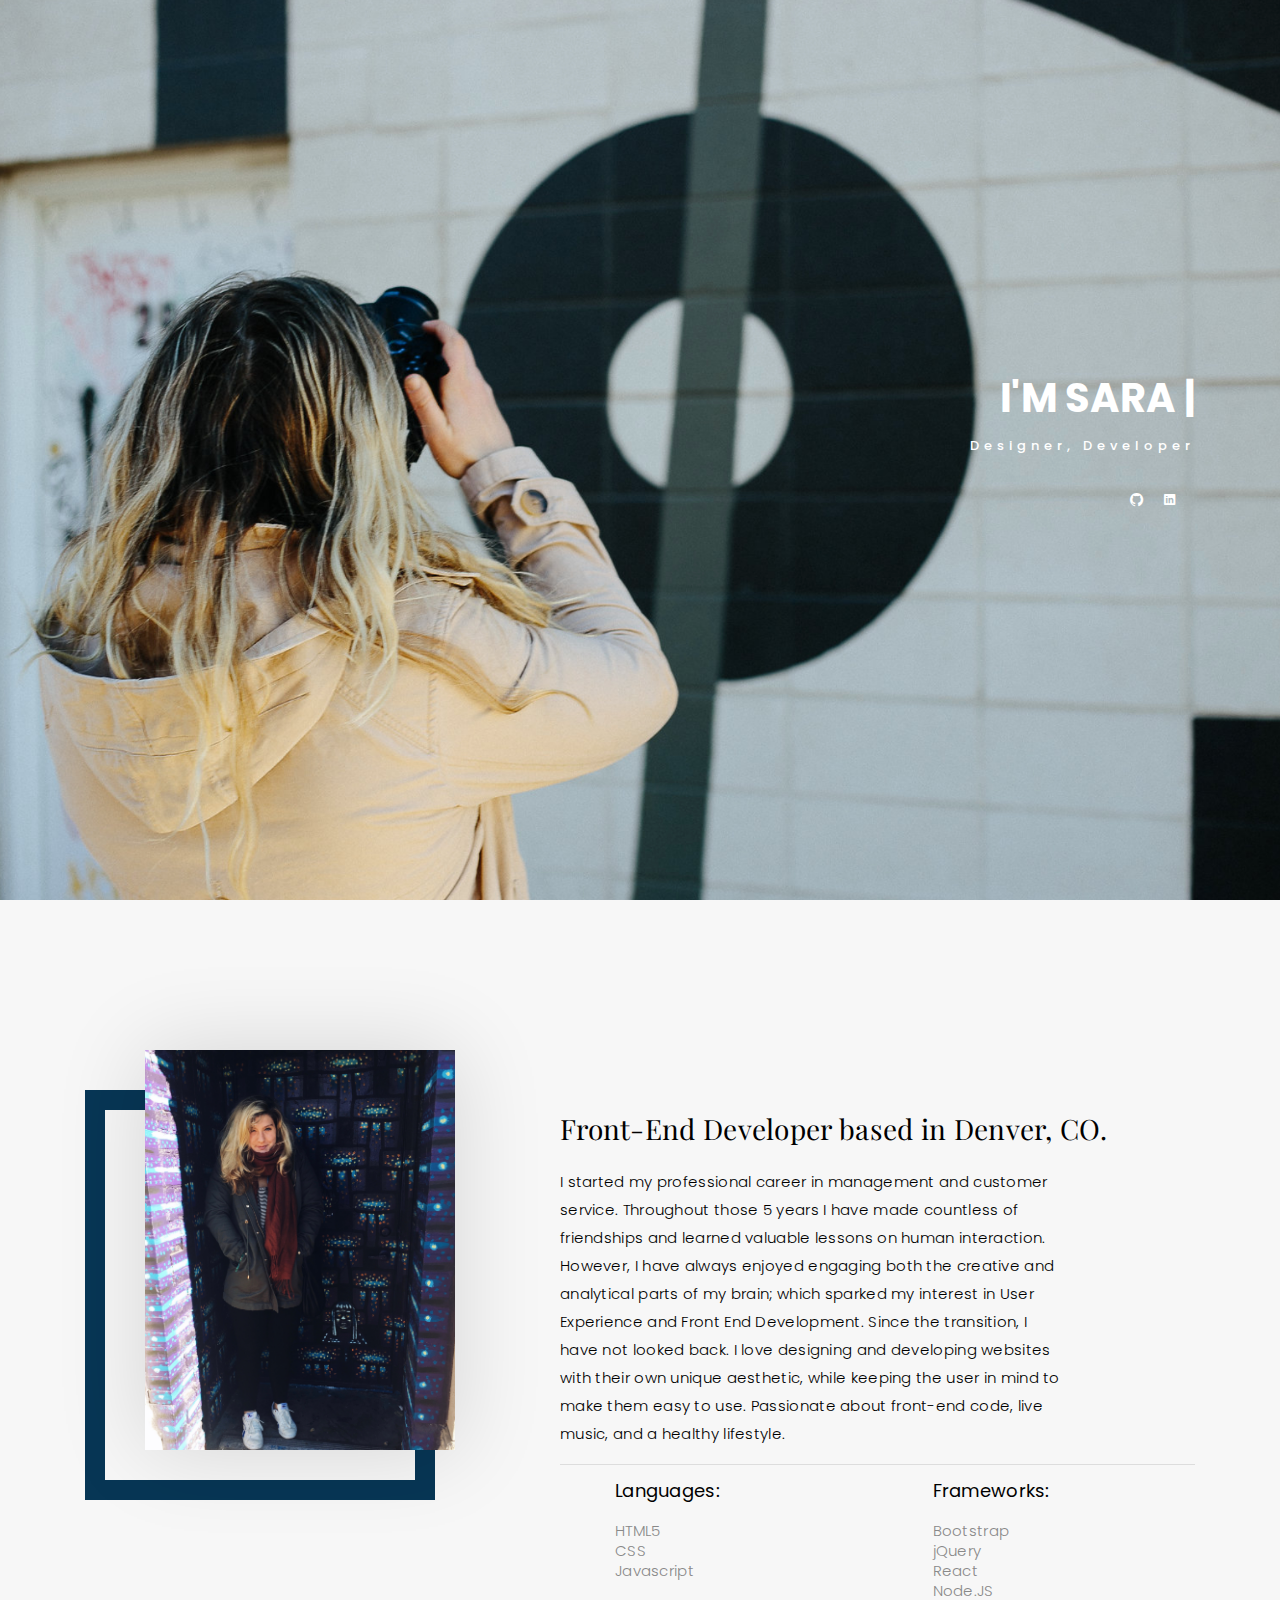
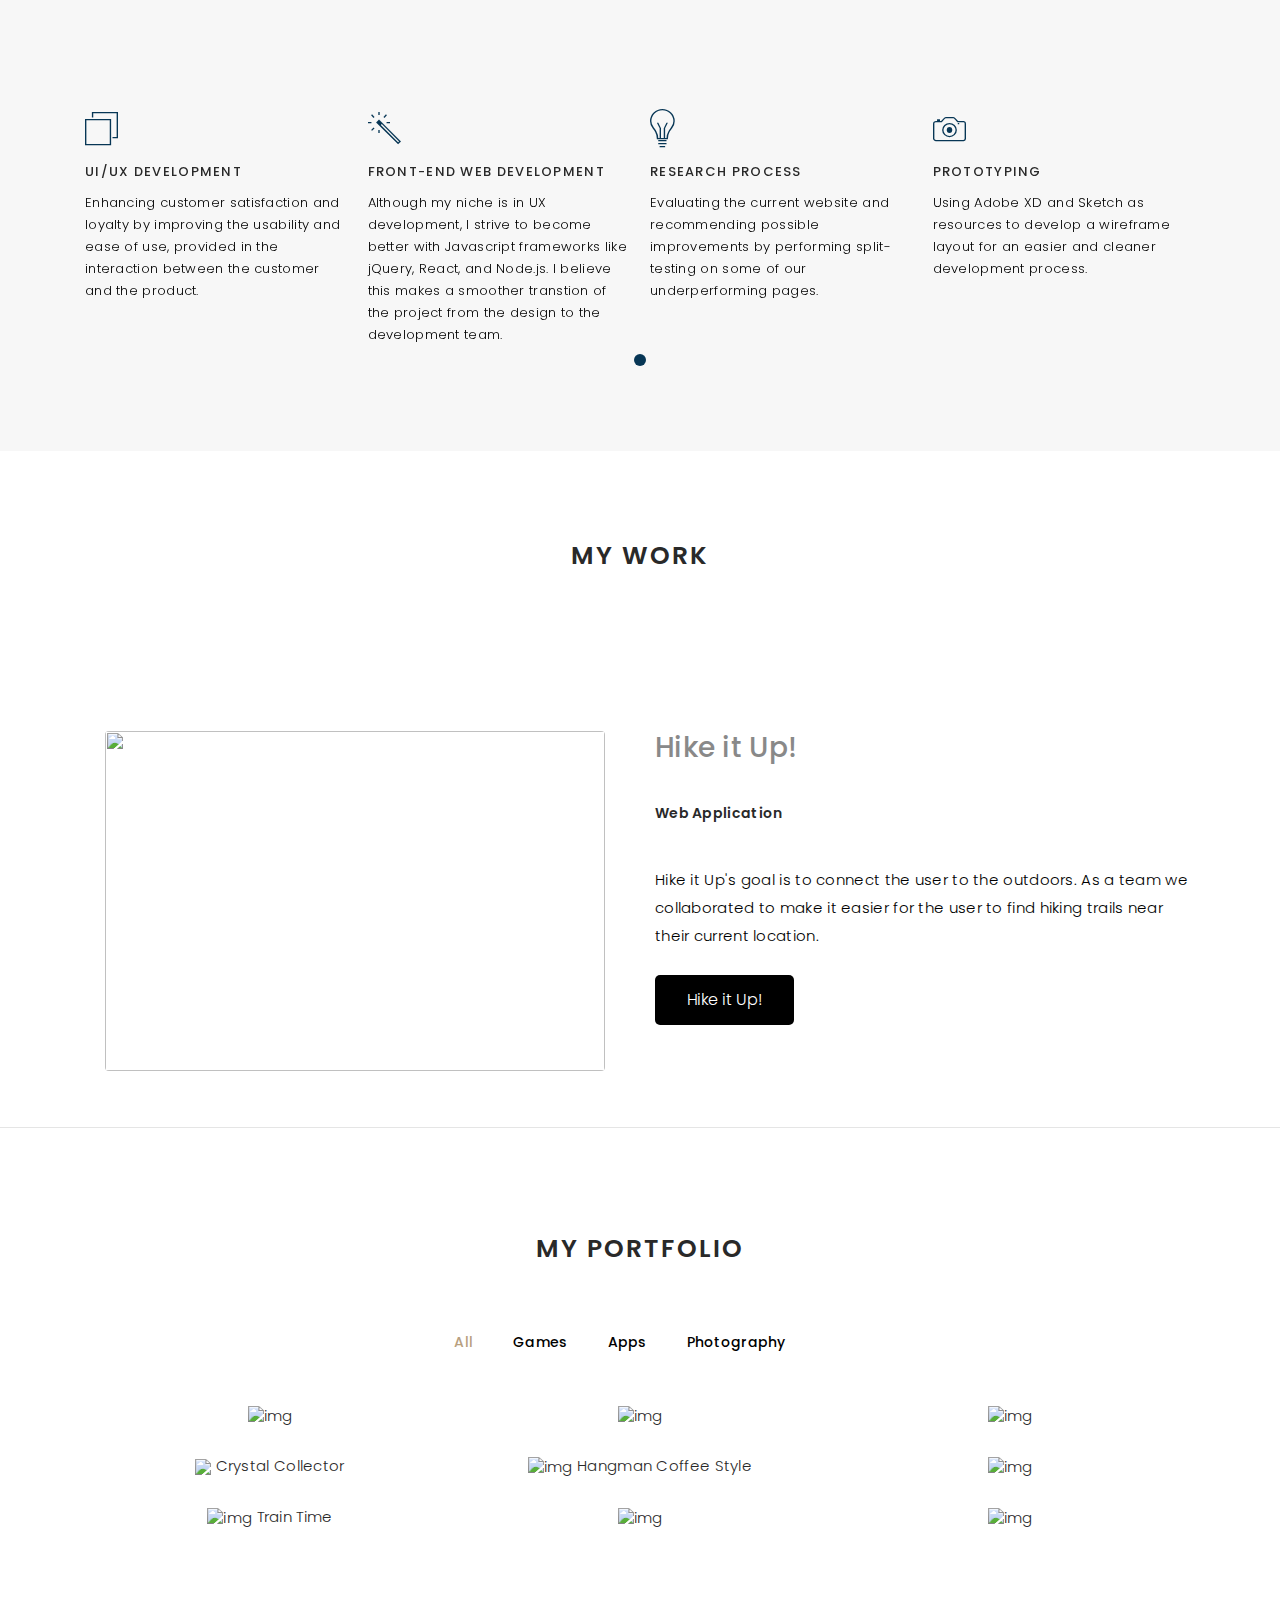
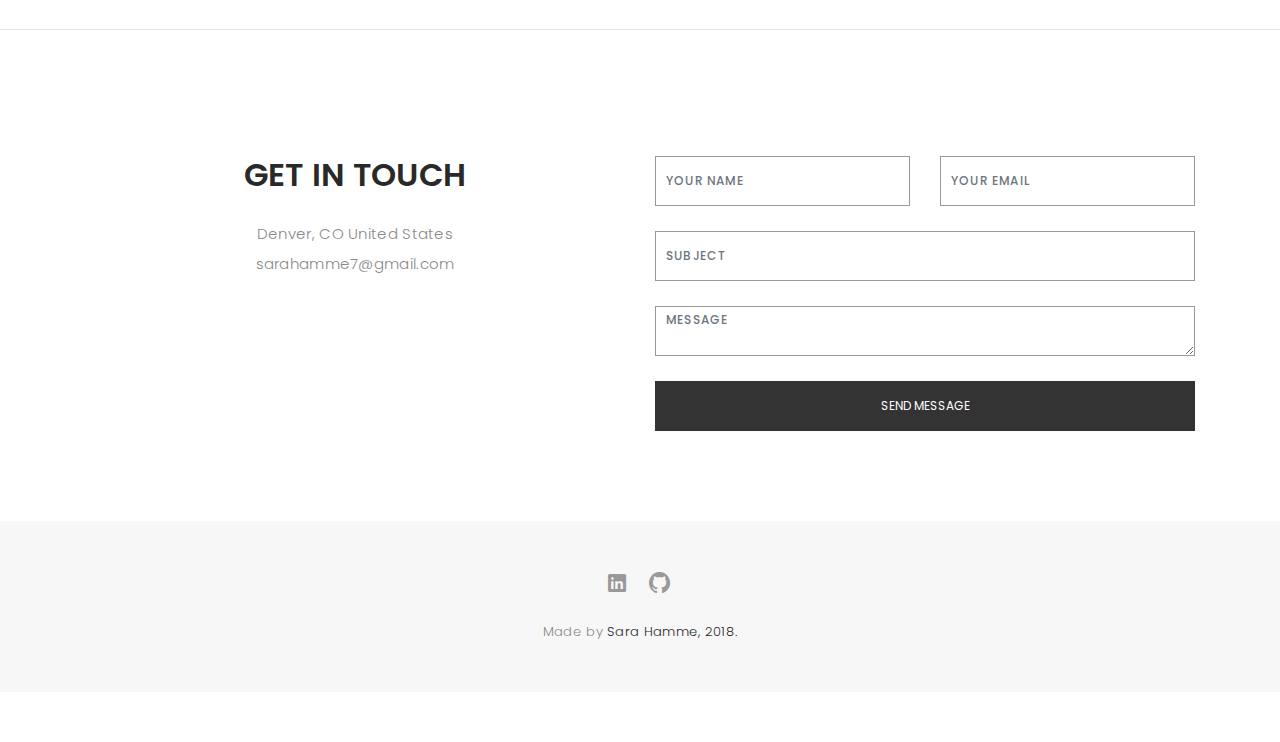
==== index.html @ e1c761f5 "resume update" ====
<!DOCTYPE html>
<html lang="en">

<head>
  <!-- meta -->
  <meta charset="utf-8">
  <meta content="width=device-width, initial-scale=1.0" name="viewport">

  <title>Coffee to Code</title>
  <meta content="" name="keywords">
  <meta content="" name="description">

  <!-- Google Fonts -->
  <link href="https://fonts.googleapis.com/css?family=Poppins:300,300i,400,400i,500,500i,600,600i,700,700i|Playfair+Display:400,400i,700,700i,900,900i" rel="stylesheet">

  <!-- Bootstrap CSS File -->
  <link href="lib/bootstrap/css/bootstrap.min.css" rel="stylesheet">

  <!-- Libraries CSS Files -->
  <link href="lib/ionicons/css/ionicons.min.css" rel="stylesheet">
  <link href="lib/owlcarousel/assets/owl.carousel.min.css" rel="stylesheet">
  <link href="lib/magnific-popup/magnific-popup.css" rel="stylesheet">
  <link href="lib/hover/hover.min.css" rel="stylesheet">

  <!-- Main Stylesheet File -->
  <link href="css/style.css" rel="stylesheet">

  <!-- Responsive css -->
  <link href="css/responsive.css" rel="stylesheet">

  <!-- Favicon -->
  <link rel="shortcut icon" href="images/seo-web-code-icon.png">
</head>

<body>

  <!-- start section navbar -->
  <nav id="main-nav">
    <div class="row">
      <div class="container">

        <div class="logo">
          <a href="index.html"><img src="images/logo.png" alt="logo"></a>
        </div>

        <div class="responsive"><i data-icon="m" class="ion-navicon-round"></i></div>

        <ul class="nav-menu list-unstyled">
          <li><a href="#header" class="smoothScroll">Home</a></li>
          <li><a href="#about" class="smoothScroll">About</a></li>
          <li><a href="#work" class="smoothScroll">Work</a></li>
          <li><a href="#portfolio" class="smoothScroll">Portfolio</a></li>
          <li><a  href="../sarahamme.github.io/images/resume.pdf" target="_blank" download>Resume</a></li>
          <li><a href="#contact" class="smoothScroll">Contact</a></li>
        </ul>

      </div>
    </div>
  </nav>
  <!-- End section navbar -->


  <!-- start section header -->
  <div id="header" class="home">

    <div class="container">
      <div class="header-content">
        <h1>I'm <span class="typed"></span></h1>
        <p>designer, developer</p>

        <ul class="list-unstyled list-social">
          <li><a href="https://www.linkedin.com/in/sara-hamme-75538b8a/" target="_blank"><i class="ion-social-linkedin"></i></a></li>
          <li><a href="https://github.com/sarahamme" target="_blank"><i class="ion-social-github"></i></a></li>
         

        </ul>
      </div>
    </div>
  </div>
  <!-- End section header -->


  <!-- start section about me -->
  <div id="about" class="paddsection">
    <div class="container">
      <div class="row justify-content-between">

        <div class="col-lg-4 ">
          <div class="div-img-bg">
            <div class="about-img">
              <img src="images/me.jpg" class="img-responsive" alt="me">
            </div>
          </div>
        </div>

        <div class="col-lg-7">
          <div class="about-descr">

            <p class="p-heading">Front-End Developer based in Denver, CO.  </p>
            <p class="separator">I started my professional career in management and customer service. 
              Throughout those 5 years I have made countless of friendships and learned valuable lessons on human interaction. 
              However, I have always enjoyed engaging both the creative and analytical parts of my brain; which sparked my interest in 
              User Experience and Front End Development. Since the transition, I have not looked back. I love designing and developing websites 
              with their own unique aesthetic, while keeping the user in mind to make them easy to use. Passionate about front-end code, 
              live music, and a healthy lifestyle.</p> 
          </div>
          <hr>
          <div class="container">
            <div class="row text-left">
              <div class="col-lg-6">
                  <ul>
                   <li class="ul-head"><b>Languages:</b></li>
                   <br>
                    <li>HTML5</li>
                    <li>CSS</li>
                    <li>Javascript</li>
                  </ul>
                </div>
             <div class="col-lg-6">
                  <ul>
                <li class="ul-head"><b>Frameworks:</b></li>
                <br>
                     <li>Bootstrap</li>
                     <li>jQuery</li>
                     <li>React</li>
                     <li>Node.JS</li>
                    </ul>
                  </div>
            </div>
          </div>
        </div>
      </div>
    </div>
  </div>
  <!-- end section about us -->


  <!-- start section skills-->
  <div id="services">
    <div class="container">

        <div class="services-carousel owl-theme">

          <div class="services-block">

            <i class="ion-ios-browsers-outline"></i>
            <span>UI/UX DEVELOPMENT</span>
            <p class="separator">Enhancing customer satisfaction and loyalty by improving the usability and ease of use, provided in the interaction between the customer and the product.</p>
          </div>

         
          <div class="services-block">

            <i class="ion-ios-color-wand-outline"></i>
            <span>FRONT-END WEB DEVELOPMENT</span>
            <p class="separator">Although my niche is in UX development, I strive to become better with Javascript frameworks like jQuery, React, and Node.js. I believe this makes a smoother transtion of the project from the design to the development team.</p>
          </div>


          <div class="services-block">
              <i class="ion-ios-lightbulb-outline"></i>
            <span>RESEARCH PROCESS</span>
              <p class="separator">Evaluating the current website and recommending possible improvements by performing split-testing on some of our underperforming pages.</p>
            </div>

          <div class="services-block">

            <i class="ion-ios-camera-outline"></i>
            <span>PROTOTYPING</span>
            <p class="separator">Using Adobe XD and Sketch as resources to develop a wireframe layout for an easier and cleaner development process.</p>
          </div>
        </div>
    </div>
  </div>
  <!-- end section services -->

  <!-- Start Work Section -->

  <div id="work" class="text-center paddsection">

    <div class="work-container">
      <div class="section-title text-center">
        <h2>My Work</h2>
      </div>
    </div>
  </div>
  <div id="work">
      <div class="container">
          <div class="row">
              <div class="col-md-6 text-center">
                  <img src="../portfolio/images/hike-it-up.jpg" alt="" height="340" width="500" id="hike">
              </div>
              <div class="col-md-6 text-left">
                <h3>Hike it Up!</h3>
                <br>
                <br>
                  <h4>Web Application</h4>
                  <br>
                    <p>Hike it Up's goal is to connect the user to the outdoors. As a team we collaborated to make it easier for the user to find hiking trails near their current location. </p>
                   <a href="hikeitup.html" id="hike-button">Hike it Up!</a>
              </div>
          </div>
          </div>
    </div>
  <br>
  <br>
<hr>

<!-- End Work Section -->

<!-- start section portfolio -->
  <div id="portfolio" class="text-center paddsection">

    <div class="container">
      <div class="section-title text-center">
        <h2>My Portfolio</h2>
      </div>
    </div>

    <div class="container">
      <div class="row">
        <div class="col-md-12">

          <div class="portfolio-list">
            <ul class="nav list-unstyled" id="portfolio-flters">
              <li class="filter filter-active" data-filter=".all">All</li>
              <li class="filter" data-filter=".games">Games</li>
              <li class="filter" data-filter=".apps">Apps</li>
              <li class="filter" data-filter=".photography">Photography</li>
            </ul>
          </div>

        <div class="portfolio-container">
          <div class="col-lg-4 col-md-6 portfolio-thumbnail all  photography">
              <a class="popup-img" href="../portfolio/images/Photograhy /seattle.JPG">
                <img src="../portfolio/images/Photograhy /seattle.JPG" alt="img">
              </a>
            </div>
            <div class="col-lg-4 col-md-6 portfolio-thumbnail all  photography">
              <a class="popup-img" href="../portfolio/images/Photograhy /seattle2.JPG">
                <img src="../portfolio/images/Photograhy /seattle2.JPG" alt="img">
                </a>
            </div>
            <div class="col-lg-4 col-md-6 portfolio-thumbnail all  photography">
              <a class="popup-img" href="../portfolio/images/rmnp.JPG">
                <img src="../portfolio/images/rmnp.JPG" alt="img">
              </a>
            </div>
            <div class="col-lg-4 col-md-6 portfolio-thumbnail all games ">
                <a src="images/crystalgame.jpg" href="https://sarahamme.github.io/unit-4-game/" target="_blank">
                  <img src="../portfolio/images/crystalgame.jpg" >
                  Crystal Collector
                </a>
              </div>
              <div class="col-lg-4 col-md-6 portfolio-thumbnail all games ">
                <a src="images/hangman.jpg" href="https://sarahamme.github.io/hangman/" target="_blank">
                  <img src="../portfolio/images/hangman.jpg"  alt="img">
                  Hangman Coffee Style
                </a>
              </div>
            <div class="col-lg-4 col-md-6 portfolio-thumbnail all  photography">
                <a class="popup-img" href="../portfolio/images/Photograhy /zedsdead.jpg">
                  <img src="../portfolio/images/Photograhy /zedsdead.jpg" alt="img">
                </a>
              </div>
            <div class="col-lg-4 col-md-6 portfolio-thumbnail all  apps">
              <a src="images/traintime.jpg" href="https://sarahamme.github.io/train-app/" target="_blank">
                <img src="../portfolio/images/Photograhy /traintime.JPG" alt="img">
                Train Time
              </a>
            </div>
            <div class="col-lg-4 col-md-6 portfolio-thumbnail all  photography">
              <a class="popup-img" href="../portfolio/images/Photograhy /santacruz.JPG">
                <img src="../portfolio/images/Photograhy /santacruz.JPG" alt="img">
              </a>
            </div>
            <div class="col-lg-4 col-md-6 portfolio-thumbnail all  photography">
                <a class="popup-img" href="../portfolio/images/Photograhy /icecaves.jpg">
                  <img src="../portfolio/images/Photograhy /icecaves.jpg" alt="img">
                </a>
          </div>
        </div>
      </div>
    </div>
  </div>
<!-- End section portfolio -->
<hr>
<br>
<!-- start section contact -->
<div id="contact" class="paddsection">
  <div class="container">
    <div class="contact-block1">
      <div class="row">

        <div class="col-lg-6">
          <div class="contact-contact">

            <h2 class="mb-30">GET IN TOUCH</h2>

            <ul class="contact-details">
              
              <li><span>Denver, CO United States</span></li>

              <li><span>sarahamme7@gmail.com</span></li>
            </ul>

          </div>
        </div>

        <div class="col-lg-6"> 
        <form action="https://formcarry.com/s/31LNMwvnVrd" method="POST" accept-charset="UTF-8" target="_blank">
            <div class="row">


              <div id="sendmessage">Your message has been sent. Thank you!</div>
              <div id="errormessage"></div>

              <div class="col-lg-6">
                <div class="form-group contact-block1">
                  <input type="text" name="name" class="form-control" id="name" placeholder="Your Name" data-rule="minlen:4" data-msg="Please enter at least 4 chars" />
                  <div class="validation"></div>
                </div>
              </div>

              <div class="col-lg-6">
                <div class="form-group">
                  <input type="email" class="form-control" name="email" id="email" placeholder="Your Email" data-rule="email" data-msg="Please enter a valid email" />
                  <div class="validation"></div>
                </div>
              </div>

              <div class="col-lg-12">
                <div class="form-group">
                  <input type="text" class="form-control" name="subject" id="subject" placeholder="Subject" data-rule="minlen:4" data-msg="Please enter at least 8 chars of subject" />
                  <div class="validation"></div>
                </div>
              </div>

              <div class="col-lg-12">
                <div class="form-group">
                  <textarea class="form-control" name="message" rows="12" data-rule="required" data-msg="Please write something for us" placeholder="Message"></textarea>
                  <div class="validation"></div>
                </div>
              </div>

              <div class="col-lg-12">
                <input type="submit" class="btn btn-defeault btn-send" value="Send message">
              </div>

            </div>
          </form>
        </div>
      </div>
    </div>
  </div>
</div>
  <!-- start sectoion contact -->


  <!-- start section footer -->
  <div id="footer" class="text-center">
    <div class="container">
      <div class="socials-media text-center">

        <ul class="list-unstyled">
          <li><a href="https://www.linkedin.com/in/sara-hamme-75538b8a/" target="_blank"><i class="ion-social-linkedin"></i></a></li>
          <li><a href="https://github.com/sarahamme" target="_blank"><i class="ion-social-github"></i></a></li>
         
     
        </ul>

      </div>



      <div class="credits">
 
        Made by <a href="https://www.linkedin.com/in/sara-hamme-75538b8a/">Sara Hamme, 2018.</a>
      </div>

    </div>
  </div>
  <!-- End section footer -->

  <!-- JavaScript Libraries -->
  <script src="lib/jquery/jquery.min.js"></script>
  <script src="lib/jquery/jquery-migrate.min.js"></script>
  <script src="lib/bootstrap/js/bootstrap.bundle.min.js"></script>
  <script src="lib/typed/typed.js"></script>
  <script src="lib/owlcarousel/owl.carousel.min.js"></script>
  <script src="lib/magnific-popup/magnific-popup.min.js"></script>
  <script src="lib/isotope/isotope.pkgd.min.js"></script>

  <!-- Contact Form JavaScript File -->
  <script src="contactform/contactform.js"></script>

  <!-- Template Main Javascript File -->
  <script src="js/main.js"></script>

</body>

</html>
---- css/style.css ----
body {
  background: #ffffff;
  color: #898989;
  font-family: 'Poppins', helvetica;
  font-size: 15px;
  font-weight: 300;
  line-height: 20px;
  letter-spacing: 0.02em;
  overflow-x: hidden;
  margin: 0 auto;
  padding: 0;
  -moz-box-sizing: border-box;
  -ms-box-sizing: border-box;
  -o-box-sizing: border-box;
  -webkit-box-sizing: border-box;
  box-sizing: border-box;
}

h1, h2, h3, h4, h5, h6 {
  margin: 0;
}

h2 {
  color: #292929;
  font-weight: 600;
}

h4 {
  color: #292929;
  font-size: 14px;
  font-weight: 600;
}

a {
  color: #292929;
  text-decoration: none !important;
  -moz-transition: all 0.5s ease-in-out 0s;
  -ms-transition: all 0.5s ease-in-out 0s;
  -o-transition: all 0.5s ease-in-out 0s;
  -webkit-transition: all 0.5s ease-in-out 0s;
  transition: all 0.5s ease-in-out 0s;
}

a:hover {
  -moz-transition: all 0.5s ease-in-out 0s;
  -ms-transition: all 0.5s ease-in-out 0s;
  -o-transition: all 0.5s ease-in-out 0s;
  -webkit-transition: all 0.5s ease-in-out 0s;
  transition: all 0.5s ease-in-out 0s;
}

a:hover, a:focus {
  color: #b8a07e;
  text-decoration: underline;
}

nav ul li a {
  padding: 2px 0 0 0;
  position: relative;
  display: block;
  font-size: 12px;
  color: #000000;
  letter-spacing: 0.1em;
  font-weight: 500;
  line-height: 14px;
  text-transform: uppercase;
  -moz-transition: all 0.5s ease-in-out 0s;
  -ms-transition: all 0.5s ease-in-out 0s;
  -o-transition: all 0.5s ease-in-out 0s;
  -webkit-transition: all 0.5s ease-in-out 0s;
  transition: all 0.5s ease-in-out 0s;
}

p {
  margin: 25px 0;
  padding: 0;
  font-size: 15px;
  color: #000000;
  line-height: 28px;
}

::-moz-selection {
  background: #b8a07e;
  color: #fff;
}

::selection {
  background: #b8a07e;
  color: #fff;
}

.btn {
  background: #333;
  border: medium none;
  border-radius: 0;
  color: #fff;
  font-size: 12px;
  height: 50px;
  line-height: 50px;
  padding: 0 30px;
  text-transform: uppercase;
}

.btn:hover, .btn:focus {
  color: #fff;
}

.padDiv {
  padding: 30px 20px;
}

.section-title {
  margin-bottom: 70px;
}

.section-title h2 {
  font-size: 25px;
  letter-spacing: 2px;
  text-transform: uppercase;
}

.form-control {
  background-color: transparent;
  border: 1px solid #999;
  border-radius: 0;
  color: #000000;
  font-size: 12px;
  font-weight: 500;
  height: 50px;
  letter-spacing: 0.1em;
  padding-left: 10px;
  margin: 0 0 25px 0;
  line-height: 14px;
  text-transform: uppercase;
}

.form-control:focus {
  box-shadow: none;
  outline: 0 none;
}

.paddsection {
  padding-top: 90px;
  padding-bottom: 90px;
}

.paddsections {
  padding-top: 90px;
  padding-bottom: 90px !important;
}

.hvr-shutter-in-horizontal::before {
  background: #333;
}

.hvr-shutter-in-horizontal:hover {
  background: #b8a07e;
}

.mb-30 {
  margin-bottom: 30px;
}

/*-----------------------------------------------------------------------------------*/
/*  Navbar Top
/*-----------------------------------------------------------------------------------*/

nav {
  position: fixed;
  background: #fff;
  z-index: 1000;
  width: 100%;
  padding: 20px;
  display: none;
  -webkit-box-shadow: 0px 2px 92px 0px rgba(0, 0, 0, 0.18);
  -moz-box-shadow: 0px 2px 92px 0px rgba(0, 0, 0, 0.18);
  box-shadow: 0px 2px 92px 0px rgba(0, 0, 0, 0.18);
}

.nav-menu {
  float: right;
  line-height: 32px;
  margin-bottom: 0;
  padding-top: 16px;
}

nav ul li {
  float: left;
  margin-right: 15px;
  font-family: 'Poppins', sans-serif;
  font-size: 14px;
  margin-left: 40px;
}

nav ul li a {
  padding: 2px 0 0 0;
  position: relative;
  display: block;
  font-size: 14px;
  color: #000000;
  font-family: 'Poppins', helvetica;
  font-weight: 500;
  line-height: 16px;
  text-transform: uppercase;
  letter-spacing: 0.02em;
  text-transform: capitalize;
}

.logo {
  float: left;
}

.logo img {
  width: 200px;
  height: 50px;
}

.responsive {
  display: none;
  font-size: 23px;
}

.active {
  color: #afafaf;
}

/*----------------------------------------------------------------------------------*/
/*  Header
/*-----------------------------------------------------------------------------------*/

#header {
  background: url("../images/home-bg.jpg") repeat scroll center center / cover;
  height: 100vh;
  width: 100%;
}


#header .header-content {
  height: 100vh;
  text-align: right;
  width: 100%;
  display: flex;
  justify-content: center;
  flex-direction: column;
}

.header-content h1 {
  font-size: 40px;
  font-weight: 700;
  margin-bottom: 10px;
  text-transform: uppercase;
  color: #fff;
}

.header-content p {
  font-size: 13px;
  letter-spacing: 5px;
  margin-top: 0;
  margin-bottom: 30px;
  text-transform: capitalize;
  color: #fff;
  font-weight: 500;
}

.header-content .list-social li {
  float: right;
  margin-right: 20px;
}

.header-content .list-social li i {
  color: #fff;
  font-size: 15px;
}
ul {
  list-style: none;
}
.ul-head{
  font-size: 18px;
  text-align: left;
  color:black;
}
/*-----------------------------------------------------------------------------------*/
/*  About-Me
/*-----------------------------------------------------------------------------------*/

#about {
  width: 100%;
  height: auto;
  background: #f7f7f7;
  padding-top: 190px;
}

#about .div-img-bg {
  padding-bottom: 30px;
  border: 20px solid #073655;
}

#about .div-img-bg .about-img img {
  width: 100%;
  box-shadow: 0px 0px 85px 0px rgba(0, 0, 0, 0.14);
  margin-top: -60px;
  margin-left: 40px;
  height: 400px;
  object-fit: cover;
}

#about .about-descr .p-heading {
  font-family: 'Playfair Display', serif;
  font-size: 28px;
  text-align: left;
}

#about .about-descr .separator {
  max-width: 80%;
  margin-bottom: 0;
  text-align: left;
}

/*-----------------------------------------------------------------------------------*/
/*   Services
/*-----------------------------------------------------------------------------------*/

#services {
  background: #f7f7f7;
  position: relative;
  padding-bottom: 80px;
}

.owl-item {
  float: left;
}
.services-block span {
  margin: 10px 0;
  position: relative;
  font-size: 13px;
  color: #292929;
  letter-spacing: 0.1em;
  font-weight: 500;
  text-transform: uppercase;
  display: block;
}

.services-block .separator {
  margin: 0;
  font-size: 13px;
  line-height: 22px;
}

.services-block i {
  font-size: 44px;
  color: #073655;
  line-height: 44px;
}


.services-carousel  .owl-stage-outer {
  overflow: hidden;
}

.services-carousel .owl-dots {
  margin-top: 5px;
  text-align: center;
}

.services-carousel .owl-dot {
  display: inline-block;
  margin: 0 5px;
  width: 12px !important;
  height: 12px !important;
  border-radius: 50%;
  border: 0;
  padding: 0 !important;
  background-color: #ddd;
  cursor: pointer;
}

.services-carousel .owl-dot.active {
  background-color: #073655;
}

.owl-nav {
  display: none;
}


/*-----------------------------------------------------------------------------------*/
/*  Portfolio
/*-----------------------------------------------------------------------------------*/

#portfolio {
  position: relative;
  padding-bottom: 50px;
}

#portfolio .portfolio-list {
  margin-bottom: 50px;
}

#portfolio .portfolio-list .nav {
  display: inline-block;
  margin: 0;
}

#portfolio .portfolio-list .nav li {
  margin: 0 40px 0 0;
  float: left;
  font-size: 14px;
  color: #000000;
  line-height: 16px;
  cursor: pointer;
  font-family: 'Poppins', helvetica;
  font-weight: 500;
  letter-spacing: 0.02em;
  text-transform: capitalize;
  -moz-transition: all 0.5s ease-in-out 0s;
  -ms-transition: all 0.5s ease-in-out 0s;
  -o-transition: all 0.5s ease-in-out 0s;
  -webkit-transition: all 0.5s ease-in-out 0s;
  transition: all 0.5s ease-in-out 0s;
}

#portfolio .portfolio-list .nav li:hover, #portfolio .portfolio-list .nav li.filter-active  {
  color: #b8a07e;
  -moz-transition: all 0.5s ease-in-out 0s;
  -ms-transition: all 0.5s ease-in-out 0s;
  -o-transition: all 0.5s ease-in-out 0s;
  -webkit-transition: all 0.5s ease-in-out 0s;
  transition: all 0.5s ease-in-out 0s;
}

#portfolio .portfolio-container {
  display: inline-block;
  margin-bottom: 50px;
  width: 100%;
}

.portfolio-thumbnail {
  margin-bottom: 30px;
  overflow: hidden;
}

.portfolio-thumbnail img {
  max-width: 100%;
  max-height: 100%;
}


/*-----------------------------------------------------------------------------------*/
/*  Work Section
/*-----------------------------------------------------------------------------------*/
#work{
  -moz-transition: all 0.5s ease-in-out 0s;
  -ms-transition: all 0.5s ease-in-out 0s;
  -o-transition: all 0.5s ease-in-out 0s;
  -webkit-transition: all 0.5s ease-in-out 0s;
  transition: all 0.5s ease-in-out 0s;
  overflow: hidden;
}
#hike{
  border-radius: 4px;
  -moz-transition: all 0.5s ease-in-out 0s;
  -ms-transition: all 0.5s ease-in-out 0s;
  -o-transition: all 0.5s ease-in-out 0s;
  -webkit-transition: all 0.5s ease-in-out 0s;
  transition: all 0.5s ease-in-out 0s;
}

#hike-button {
  background-color:black;
  color: white;
  border-radius: 5px;
  padding: 15px 32px;
  text-align: center;
  text-decoration: none;
  display: inline-block;
  font-size: 16px;
  transition: .4s;
}

#hike-button:hover {
  background: rgba(242, 213, 176, .7);
  color: black;
  border: black;
}
/*-----------------------------------------------------------------------------------*/
/*  Contact
/*-----------------------------------------------------------------------------------*/

#contact {
  height: auto;
  width: 100%;
}

.contact-details {
  list-style: none;
  margin: 0;
  padding: 0;
}

.contact-details li {
  padding-bottom: 10px;
}

#contact input, #contact textarea {
  width: 100%;
}


#contact  #sendmessage {
  color: #18d26e;
  border: 1px solid #18d26e;
  display: none;
  text-align: center;
  padding: 15px;
  font-weight: 600;
  margin: 15px;
}

#contact  #errormessage {
  color: red;
  display: none;
  border: 1px solid red;
  text-align: center;
  padding: 15px;
  font-weight: 600;
  margin: 15px;
}

#contact #sendmessage.show, #contact #errormessage.show, #contact .show {
  display: block;
}

#contact .validation {
  color: red;
  display: none;
  margin: 0 0 20px;
  font-weight: 400;
  font-size: 13px;
}

/*-----------------------------------------------------------------------------------*/
/*  Footer
/*-----------------------------------------------------------------------------------*/

#footer {
  background: #f7f7f7;
  padding-top: 50px;
  padding-bottom: 50px;
}

#footer .socials-media {
  width: 100%;
}

#footer .socials-media ul {
  display: inline-block;
  float: none;
  margin: 0 0 20px 0;
}

#footer .socials-media ul li {
  float: left;
  margin-left: 10px;
  margin-right: 10px;
}

#footer .socials-media ul li a {
  font-size: 24px;
  color: #999;
  letter-spacing: 0.1em;
  font-weight: 500;
  background: transparent;
  text-transform: uppercase;
  -moz-transition: all 0.5s ease-in-out 0s;
  -ms-transition: all 0.5s ease-in-out 0s;
  -o-transition: all 0.5s ease-in-out 0s;
  -webkit-transition: all 0.5s ease-in-out 0s;
  transition: all 0.5s ease-in-out 0s;
}

#footer .socials-media ul li a:hover {
  color: #b8a07e;
  -moz-transition: all 0.5s ease-in-out 0s;
  -ms-transition: all 0.5s ease-in-out 0s;
  -o-transition: all 0.5s ease-in-out 0s;
  -webkit-transition: all 0.5s ease-in-out 0s;
  transition: all 0.5s ease-in-out 0s;
}

#footer p {
  font-size: 12px;
  letter-spacing: 0.1em;
  font-weight: 500;
  margin-top: 0;
  text-transform: uppercase;
}

.credits {
  font-size: 13px;
}


/*-----------------------------------------------------------------------------------*/
/*  Hike it UP CSS
/*-----------------------------------------------------------------------------------*/

#hike-header {
  background: url("../images/rmnp.JPG") repeat scroll center center / cover;
  height: 100vh;
  width: 100%;
}
#hike-header .hike-header-content {
  height: 100vh;
  text-align: right;
  width: 100%;
  display: flex;
  justify-content: center;
  flex-direction: column;
  color: black;
}
.hike-header-content h1 {
  font-size: 60px;
  font-weight: 700;
  margin-bottom: 10px;
  text-transform: uppercase;
  color: black;
  -moz-transition: all 0.5s ease-in-out 0s;
  -ms-transition: all 0.5s ease-in-out 0s;
  -o-transition: all 0.5s ease-in-out 0s;
  -webkit-transition: all 0.5s ease-in-out 0s;
  transition: all 0.5s ease-in-out 0s;
}

.hike-header-content p {
  font-size: 20px;
  letter-spacing: 5px;
  margin-top: 0;
  margin-bottom: 30px;
  text-transform: capitalize;
  color: black;
  font-weight: 500;
}

.hike-video {
  text-align: center;
}

/*-----------------------------------------------------------------------------------*/
/* Beats on a Budget
/*-----------------------------------------------------------------------------------*/
#beats-header {
  background: url("../images/concerts.jpg") repeat scroll center center / cover;
  /* height: 100vh;
  width: 100%; */
}

#beats-header .beats-header-content {
  height: 100vh;
  text-align: right;
  width: 100%;
  display: flex;
  justify-content: center;
  flex-direction: column;
  color: white;
}
.beats-header-content h1 {
  font-size: 60px;
  font-weight: 700;
  margin-bottom: 10px;
  text-transform: uppercase;
  color: white;
  -moz-transition: all 0.5s ease-in-out 0s;
  -ms-transition: all 0.5s ease-in-out 0s;
  -o-transition: all 0.5s ease-in-out 0s;
  -webkit-transition: all 0.5s ease-in-out 0s;
  transition: all 0.5s ease-in-out 0s;
}

.beats-header-content p {
  font-size: 20px;
  letter-spacing: 5px;
  margin-top: 0;
  margin-bottom: 30px;
  text-transform: capitalize;
  color: white;
  font-weight: 500;
}
---- css/responsive.css ----
/** Width between 1200x to 0
 *  ~~~~~~~~~~~~~~~~~~~~~~~~~~~~~~~~~~~~
 */

@media (min-width: 1200px) {

}

/** Width between 992px to 1199px
 *  ~~~~~~~~~~~~~~~~~~~~~~~~~~~~~~~~~~~~
 */

@media (min-width: 992px) and (max-width: 1199px) {
  
}

/** Width between 768px to 991px
 *  ~~~~~~~~~~~~~~~~~~~~~~~~~~~~~~~~~~~~
 */

@media (min-width: 768px) and (max-width: 991px) {
  /* Navbar */
  nav {
    padding: 10px 15px;
  }
  .nav-menu {
    margin-top: 40px;
    display: none;
    float: none;
    width: 100%;
  }
  .nav-menu li {
    float: none;
    width: 100%;
    text-align: center;
    border-top: 1px solid #f7f7f7;
    line-height: 45px;
    margin-left: 0;
    padding-top: 10px;
    padding-bottom: 10px;
  }
  .responsive {
    float: right;
    padding-top: 15px;
    display: block;
  }
  /* About */
  .head-info .header-content .cmaster h1 {
    font-size: 32px;
  }
  #about .div-img-bg {
    padding: 0;
  }
  #about .div-img-bg .about-img img {
    margin-top: 0%;
    margin-left: calc(0% - 0px);
  }
  #about .about-descr .p-heading {
    font-size: 20px;
  }
  #about .about-descr .separator {
    max-width: 100%;
    margin-bottom: 0;
  }
  /* portfolio */
  #portfolio .portfolio-list .nav li {
    float: none;
    margin: 20px;
    display: inline-block;
  }
  /* journal */
  #journal .journal-block .journal-info {
    margin-bottom: 30px;
  }
  /* Contact */
  .contact-contact {
    margin-bottom: 30px;
  }
  /* Footer */
  #footer .socials-media ul li {
    margin-right: 0;
    margin-left: 0;
    float: none;
    display: inline-block;
  }
}

/** Width between 767px to 0
 *  ~~~~~~~~~~~~~~~~~~~~~~~~~~~~~~~~~~~~
 */

@media (max-width: 767px) {
  /* Navbar */
  nav {
    padding: 20px 15px;
  }
  .nav-menu {
    margin-top: 40px;
    display: none;
    float: none;
    width: 100%;
  }
  .nav-menu li {
    float: none;
    width: 100%;
    text-align: center;
    border-top: 1px solid #f7f7f7;
    line-height: 45px;
    margin-left: 0;
    padding-top: 10px;
    padding-bottom: 10px;
  }
  .responsive {
    float: right;
    padding-top: 15px;
    display: block;
  }
  /* About */
  .head-info .header-content h1 {
    font-size: 32px;
  }
  #about .div-img-bg {
    padding: 0;
  }
  #about .div-img-bg .about-img img {
    margin-top: 0%;
    margin-left: calc(0% - 0px);
  }
  #about .about-descr .p-heading {
    font-size: 20px;
  }
  #about .about-descr .separator {
    max-width: 100%;
    margin-bottom: 0;
  }
  /* portfolio */
  #portfolio .portfolio-list .nav li {
    float: none;
    margin: 20px;
    display: inline-block;
  }
  /* journal */
  #journal .journal-block .journal-info {
    margin-bottom: 30px;
  }
  /* Contact */
  .contact-contact {
    margin-bottom: 30px;
  }
  /* Footer */
  #footer .socials-media ul li {
    margin-right: 0;
    margin-left: 0;
    float: none;
    display: inline-block;
  }
}

/** Width between 600px to 0
 *  ~~~~~~~~~~~~~~~~~~~~~~~~~~~~~~~~~~~~
 */

@media (max-width: 600px) {
  /* Navbar */
  nav {
    padding: 20px 15px;
  }
  .nav-menu {
    margin-top: 40px;
    display: none;
    float: none;
    width: 100%;
  }
  .nav-menu li {
    float: none;
    width: 100%;
    text-align: center;
    border-top: 1px solid #f7f7f7;
    line-height: 45px;
    margin-left: 0;
    padding-top: 10px;
    padding-bottom: 10px;
  }
  .responsive {
    float: right;
    padding-top: 15px;
    display: block;
  }
  /* About */
  .head-info .header-content h1 {
    font-size: 32px;
  }
  #about .div-img-bg {
    padding: 0;
  }
  #about .div-img-bg .about-img img {
    margin-top: 0%;
    margin-left: calc(0% - 0px);
  }
  #about .about-descr .p-heading {
    font-size: 20px;
  }
  #about .about-descr .separator {
    max-width: 100%;
    margin-bottom: 0;
  }
  /* portfolio */
  #portfolio .portfolio-list .nav li {
    float: none;
    margin: 10px;
    display: inline-block;
  }
  /* journal */
  #journal .journal-block .journal-info {
    margin-bottom: 30px;
  }
  /* Contact */
  .contact-contact {
    margin-bottom: 30px;
  }
  /* Footer */
  #footer .socials-media ul li {
    margin-right: 0;
    margin-left: 0;
    float: none;
    display: inline-block;
  }
}

/** Width between 480px to 0
 *  ~~~~~~~~~~~~~~~~~~~~~~~~~~~~~~~~~~~~
 */

@media (max-width: 480px) {
  /* Navbar */
  nav {
    padding: 20px 15px;
  }
  .nav-menu {
    margin-top: 40px;
    display: none;
    float: none;
    width: 100%;
  }
  .nav-menu li {
    float: none;
    width: 100%;
    text-align: center;
    border-top: 1px solid #f7f7f7;
    line-height: 45px;
    margin-left: 0;
    padding-top: 10px;
    padding-bottom: 10px;
  }
  .responsive {
    float: right;
    padding-top: 15px;
    display: block;
  }
  /* About */
  .head-info .header-content h1 {
    font-size: 32px;
  }
  #about .div-img-bg {
    padding: 0;
  }
  #about .div-img-bg .about-img img {
    margin-top: 0%;
    margin-left: calc(0% - 0px);
  }
  #about .about-descr .p-heading {
    font-size: 20px;
  }
  #about .about-descr .separator {
    max-width: 100%;
    margin-bottom: 0;
  }
  /* portfolio */
  #portfolio .portfolio-list .nav li {
    float: none;
    margin: 20px;
  }
  /* journal */
  #journal .journal-block .journal-info {
    margin-bottom: 30px;
  }
  /* Contact */
  .contact-contact {
    margin-bottom: 30px;
  }
  /* Footer */
  #footer .socials-media ul li {
    margin-right: 0;
    margin-left: 0;
    float: none;
    display: inline-block;
  }
}

/** Width between 320px to 0
 *  ~~~~~~~~~~~~~~~~~~~~~~~~~~~~~~~~~~~~
 */

@media (max-width: 320px) {
  /* Navbar */
  nav {
    padding: 20px 15px;
  }
  .nav-menu {
    margin-top: 40px;
    display: none;
    float: none;
    width: 100%;
  }
  .nav-menu li {
    float: none;
    width: 100%;
    text-align: center;
    border-top: 1px solid #f7f7f7;
    line-height: 45px;
    margin-left: 0;
    padding-top: 10px;
    padding-bottom: 10px;
  }
  .responsive {
    float: right;
    padding-top: 15px;
    display: block;
  }
  /* About */
  .head-info .header-content h1 {
    font-size: 32px;
  }
  #about .div-img-bg {
    padding: 0;
  }
  #about .div-img-bg .about-img img {
    margin-top: 0%;
    margin-left: calc(0% - 0px);
  }
  #about .about-descr .p-heading {
    font-size: 20px;
  }
  #about .about-descr .separator {
    max-width: 100%;
    margin-bottom: 0;
  }
  /* portfolio */
  #portfolio .portfolio-list .nav li {
    float: none;
    margin: 20px;
  }
  /* journal */
  #journal .journal-block .journal-info {
    margin-bottom: 30px;
  }
  /* Contact */
  .contact-contact {
    margin-bottom: 30px;
  }
  /* Footer */
  #footer .socials-media ul li {
    margin-right: 0;
    margin-left: 0;
    float: none;
    display: inline-block;
  }
  /* Single page */
  .entry-comments-body span {
    display: inline-block;
    margin-right: 0;
  }
}
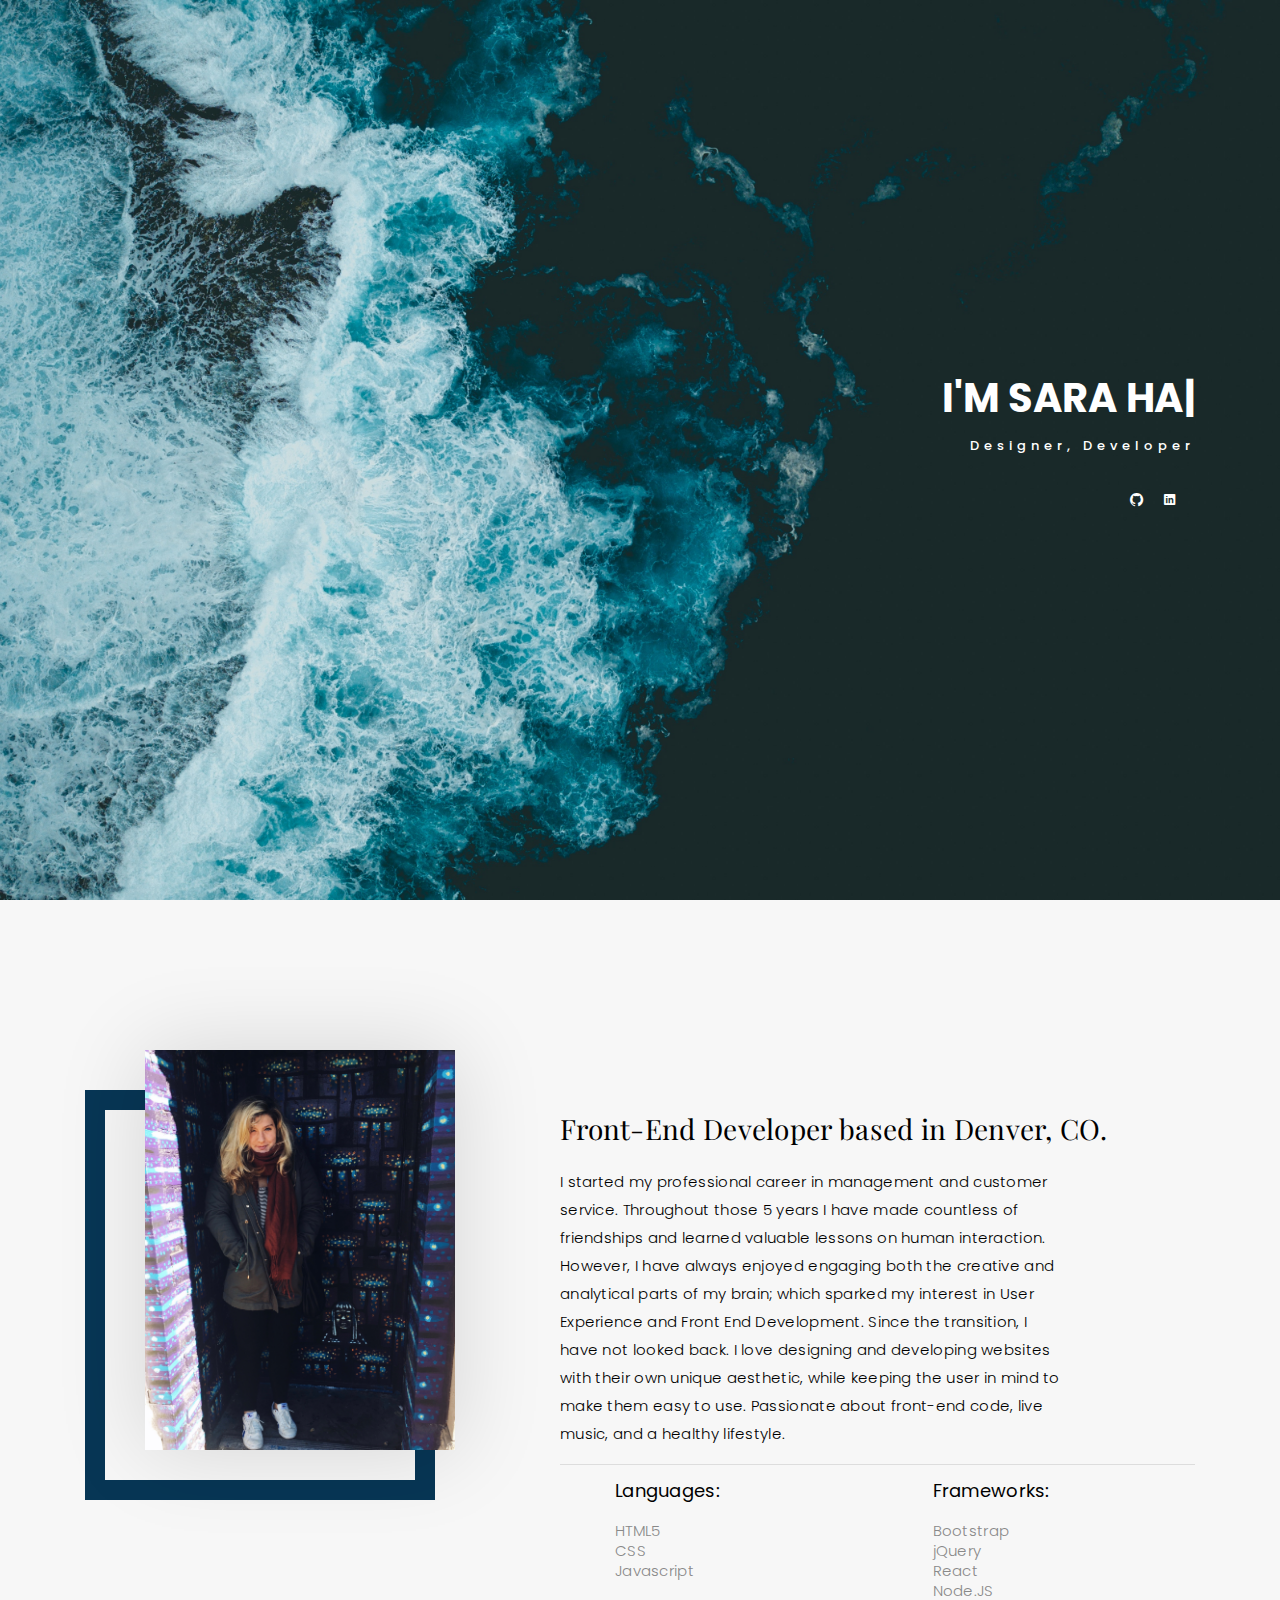
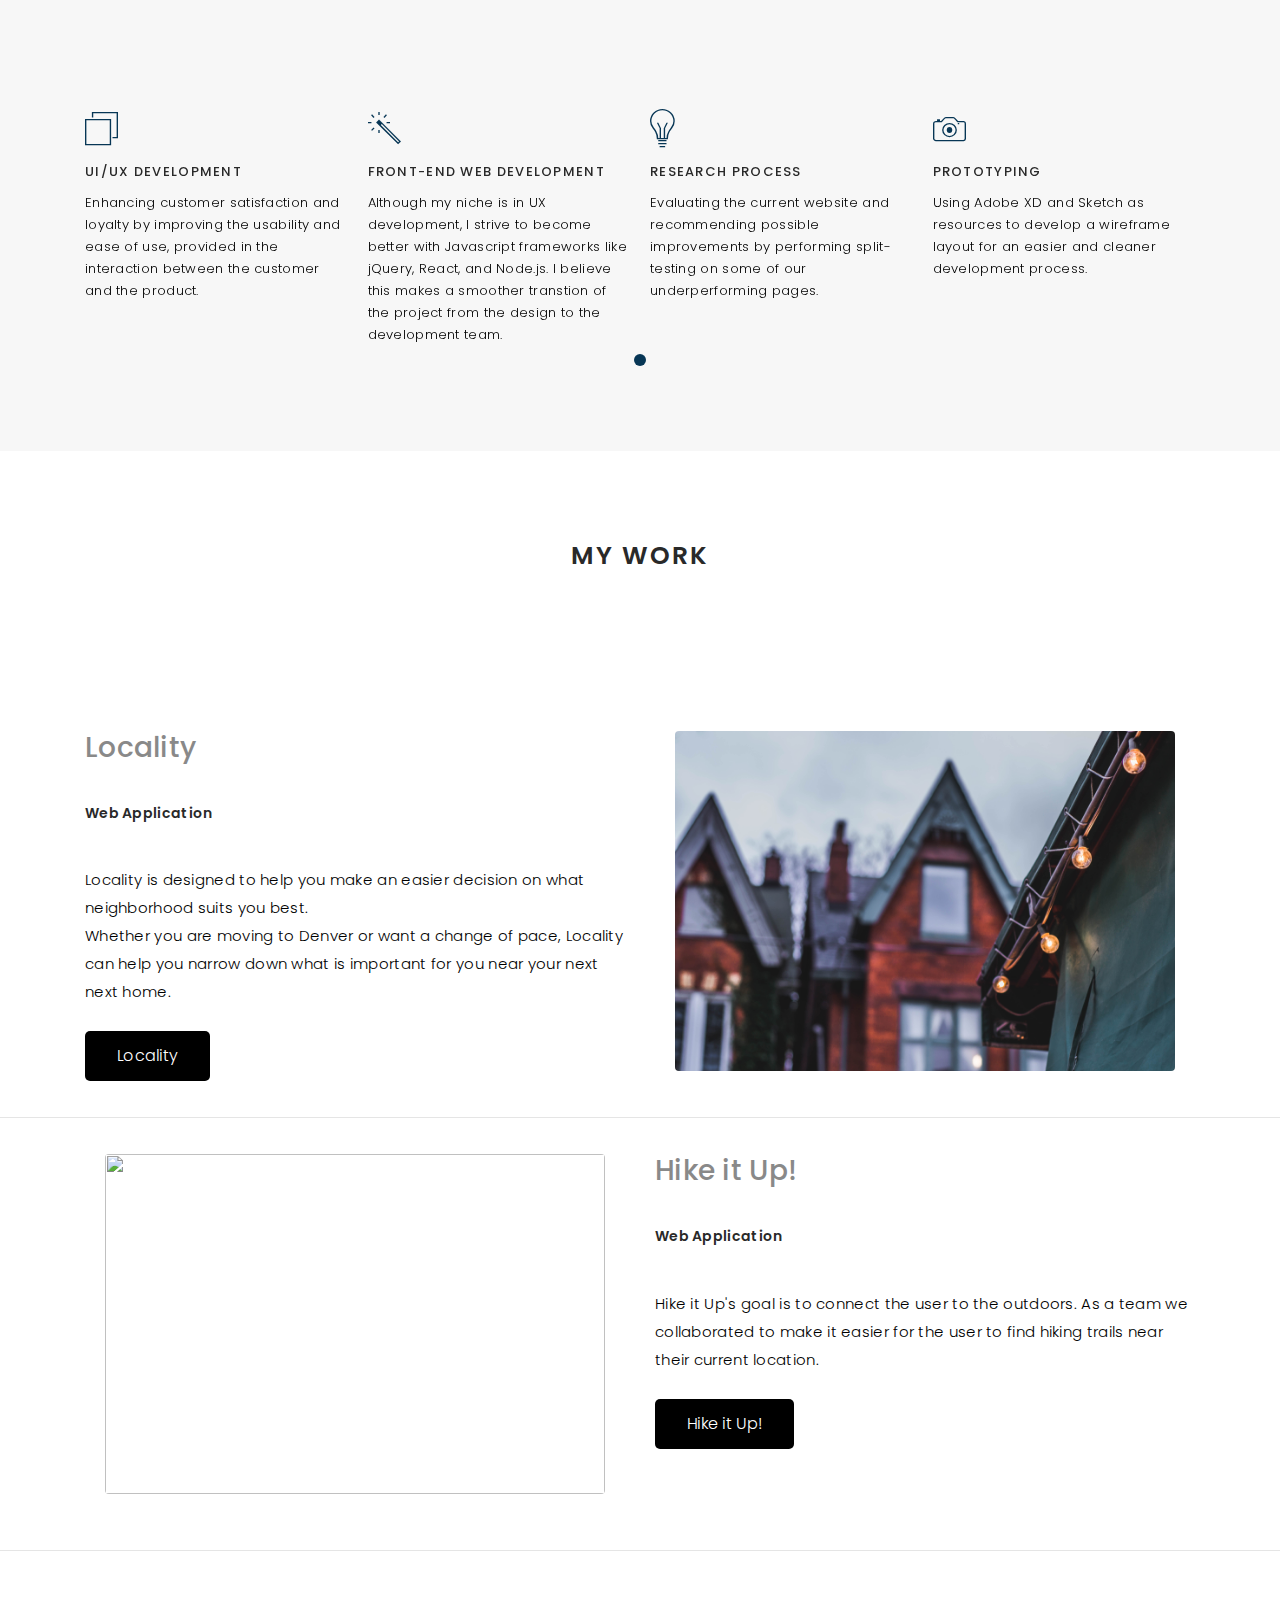
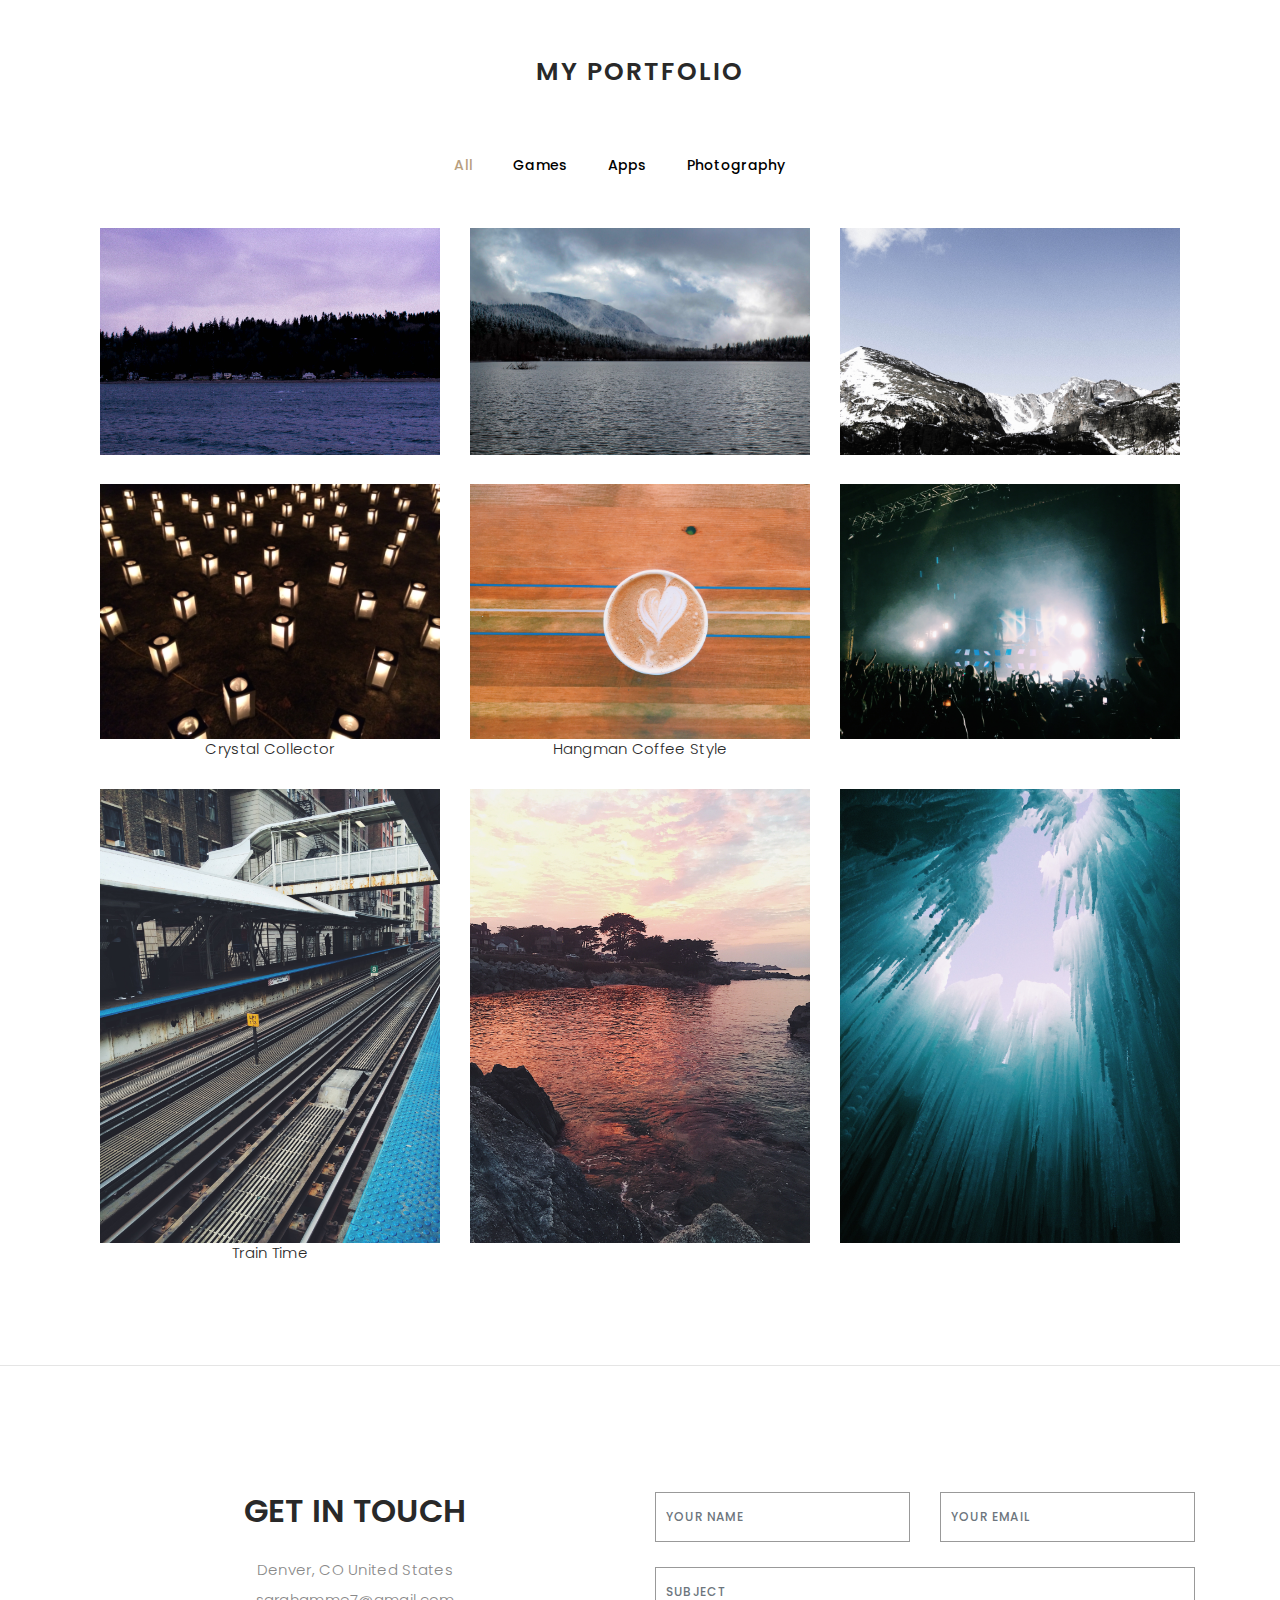
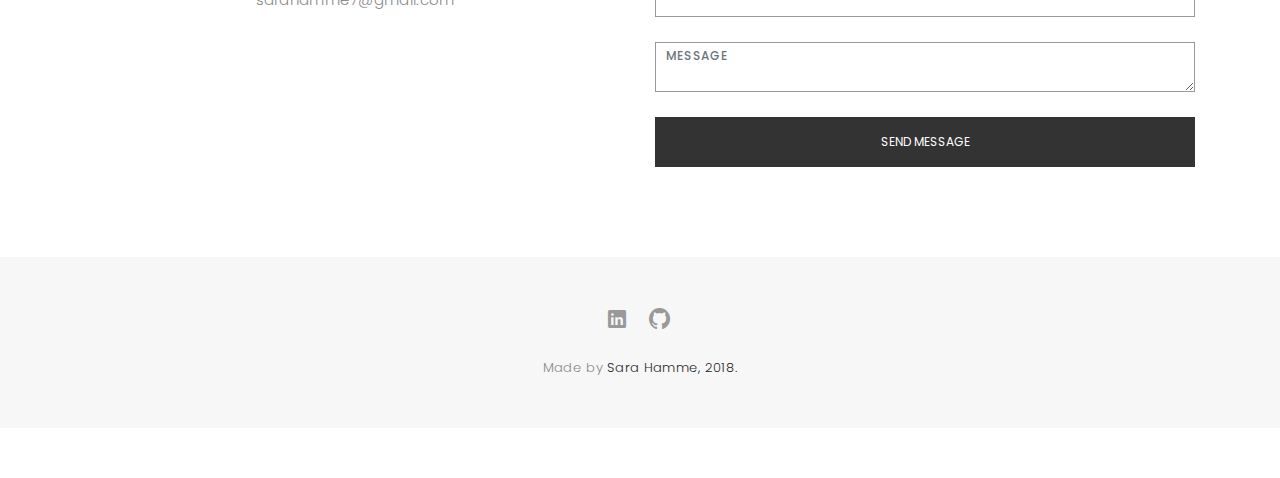
==== commit 76bf53f2: "locality added" ====
--- a/index.html
+++ b/index.html
@@ -185,10 +185,32 @@
     </div>
   </div>
   <div id="work">
+    <div class="container">
+        <div class="row">
+            <div class="col-md-6 text-left">
+              <h3>Locality</h3>
+              <br>
+              <br>
+                <h4>Web Application</h4>
+                <br>
+                  <p>Locality is designed to help you make an easier decision on what neighborhood suits you best.<br>
+                    Whether you are moving to Denver or want a change of pace, Locality can help you narrow down what is important for you near your next next home.</p>
+                 <a href="https://locality-app.herokuapp.com/" id="hike-button" target="_blank">Locality</a>
+            </div>
+        <div class="col-md-6 text-center">
+          <img src="images/locality.jpg" alt="" height="340" width="500" id="hike">
+      </div>
+    </div>
+  </div>
+  </div>
+<br>
+<hr>
+<br>
+  <div id="work">
       <div class="container">
           <div class="row">
               <div class="col-md-6 text-center">
-                  <img src="../portfolio/images/hike-it-up.jpg" alt="" height="340" width="500" id="hike">
+                  <img src="images/hike-it-up.jpg" alt="" height="340" width="500" id="hike">
               </div>
               <div class="col-md-6 text-left">
                 <h3>Hike it Up!</h3>
@@ -232,51 +254,51 @@
 
         <div class="portfolio-container">
           <div class="col-lg-4 col-md-6 portfolio-thumbnail all  photography">
-              <a class="popup-img" href="../portfolio/images/Photograhy /seattle.JPG">
-                <img src="../portfolio/images/Photograhy /seattle.JPG" alt="img">
+              <a class="popup-img" href="images/Photograhy /seattle.JPG">
+                <img src="images/Photograhy /seattle.JPG" alt="img">
               </a>
             </div>
             <div class="col-lg-4 col-md-6 portfolio-thumbnail all  photography">
-              <a class="popup-img" href="../portfolio/images/Photograhy /seattle2.JPG">
-                <img src="../portfolio/images/Photograhy /seattle2.JPG" alt="img">
+              <a class="popup-img" href="images/Photograhy /seattle2.JPG">
+                <img src="images/Photograhy /seattle2.JPG" alt="img">
                 </a>
             </div>
             <div class="col-lg-4 col-md-6 portfolio-thumbnail all  photography">
-              <a class="popup-img" href="../portfolio/images/rmnp.JPG">
-                <img src="../portfolio/images/rmnp.JPG" alt="img">
+              <a class="popup-img" href="images/rmnp.JPG">
+                <img src="images/rmnp.JPG" alt="img">
               </a>
             </div>
             <div class="col-lg-4 col-md-6 portfolio-thumbnail all games ">
                 <a src="images/crystalgame.jpg" href="https://sarahamme.github.io/unit-4-game/" target="_blank">
-                  <img src="../portfolio/images/crystalgame.jpg" >
+                  <img src="images/crystalgame.jpg" >
                   Crystal Collector
                 </a>
               </div>
               <div class="col-lg-4 col-md-6 portfolio-thumbnail all games ">
                 <a src="images/hangman.jpg" href="https://sarahamme.github.io/hangman/" target="_blank">
-                  <img src="../portfolio/images/hangman.jpg"  alt="img">
+                  <img src="images/hangman.jpg"  alt="img">
                   Hangman Coffee Style
                 </a>
               </div>
             <div class="col-lg-4 col-md-6 portfolio-thumbnail all  photography">
-                <a class="popup-img" href="../portfolio/images/Photograhy /zedsdead.jpg">
-                  <img src="../portfolio/images/Photograhy /zedsdead.jpg" alt="img">
+                <a class="popup-img" href="images/Photograhy /zedsdead.jpg">
+                  <img src="images/Photograhy /zedsdead.jpg" alt="img">
                 </a>
               </div>
             <div class="col-lg-4 col-md-6 portfolio-thumbnail all  apps">
               <a src="images/traintime.jpg" href="https://sarahamme.github.io/train-app/" target="_blank">
-                <img src="../portfolio/images/Photograhy /traintime.JPG" alt="img">
+                <img src="images/Photograhy /traintime.JPG" alt="img">
                 Train Time
               </a>
             </div>
             <div class="col-lg-4 col-md-6 portfolio-thumbnail all  photography">
-              <a class="popup-img" href="../portfolio/images/Photograhy /santacruz.JPG">
-                <img src="../portfolio/images/Photograhy /santacruz.JPG" alt="img">
+              <a class="popup-img" href="images/Photograhy /santacruz.JPG">
+                <img src="images/Photograhy /santacruz.JPG" alt="img">
               </a>
             </div>
             <div class="col-lg-4 col-md-6 portfolio-thumbnail all  photography">
-                <a class="popup-img" href="../portfolio/images/Photograhy /icecaves.jpg">
-                  <img src="../portfolio/images/Photograhy /icecaves.jpg" alt="img">
+                <a class="popup-img" href="images/Photograhy /icecaves.jpg">
+                  <img src="images/Photograhy /icecaves.jpg" alt="img">
                 </a>
           </div>
         </div>
--- a/css/style.css
+++ b/css/style.css
@@ -479,9 +479,9 @@
 }
 
 #hike-button:hover {
-  background: rgba(242, 213, 176, .7);
-  color: black;
-  border: black;
+  background: #073655;
+  color: white;
+  border: white;
 }
 /*-----------------------------------------------------------------------------------*/
 /*  Contact
@@ -646,6 +646,47 @@
   text-align: center;
 }
 
+
+/*-----------------------------------------------------------------------------------*/
+/* Locality CSS
+/*-----------------------------------------------------------------------------------*/
+#locality-header {
+  background: url("../images/locality.jpg") repeat scroll center center / cover;
+  height: 100vh;
+  width: 100%;
+}
+#locality-header .locality-header-content {
+  height: 100vh;
+  text-align: right;
+  width: 100%;
+  display: flex;
+  justify-content: center;
+  flex-direction: column;
+  color: white;
+}
+.locality-header-content h1 {
+  font-size: 60px;
+  font-weight: 700;
+  margin-bottom: 10px;
+  text-transform: uppercase;
+  color: white;
+  -moz-transition: all 0.5s ease-in-out 0s;
+  -ms-transition: all 0.5s ease-in-out 0s;
+  -o-transition: all 0.5s ease-in-out 0s;
+  -webkit-transition: all 0.5s ease-in-out 0s;
+  transition: all 0.5s ease-in-out 0s;
+}
+
+.locality-header-content p {
+  font-size: 20px;
+  letter-spacing: 5px;
+  margin-top: 0;
+  margin-bottom: 30px;
+  text-transform: capitalize;
+  color: white;
+  font-weight: 500;
+}
+
 /*-----------------------------------------------------------------------------------*/
 /* Beats on a Budget
 /*-----------------------------------------------------------------------------------*/
--- a/css/responsive.css
+++ b/css/responsive.css
@@ -46,8 +46,9 @@
   }
   /* About */
   .head-info .header-content .cmaster h1 {
-    font-size: 32px;
-  }
+    font-size: 40px;
+  }
+]
   #about .div-img-bg {
     padding: 0;
   }
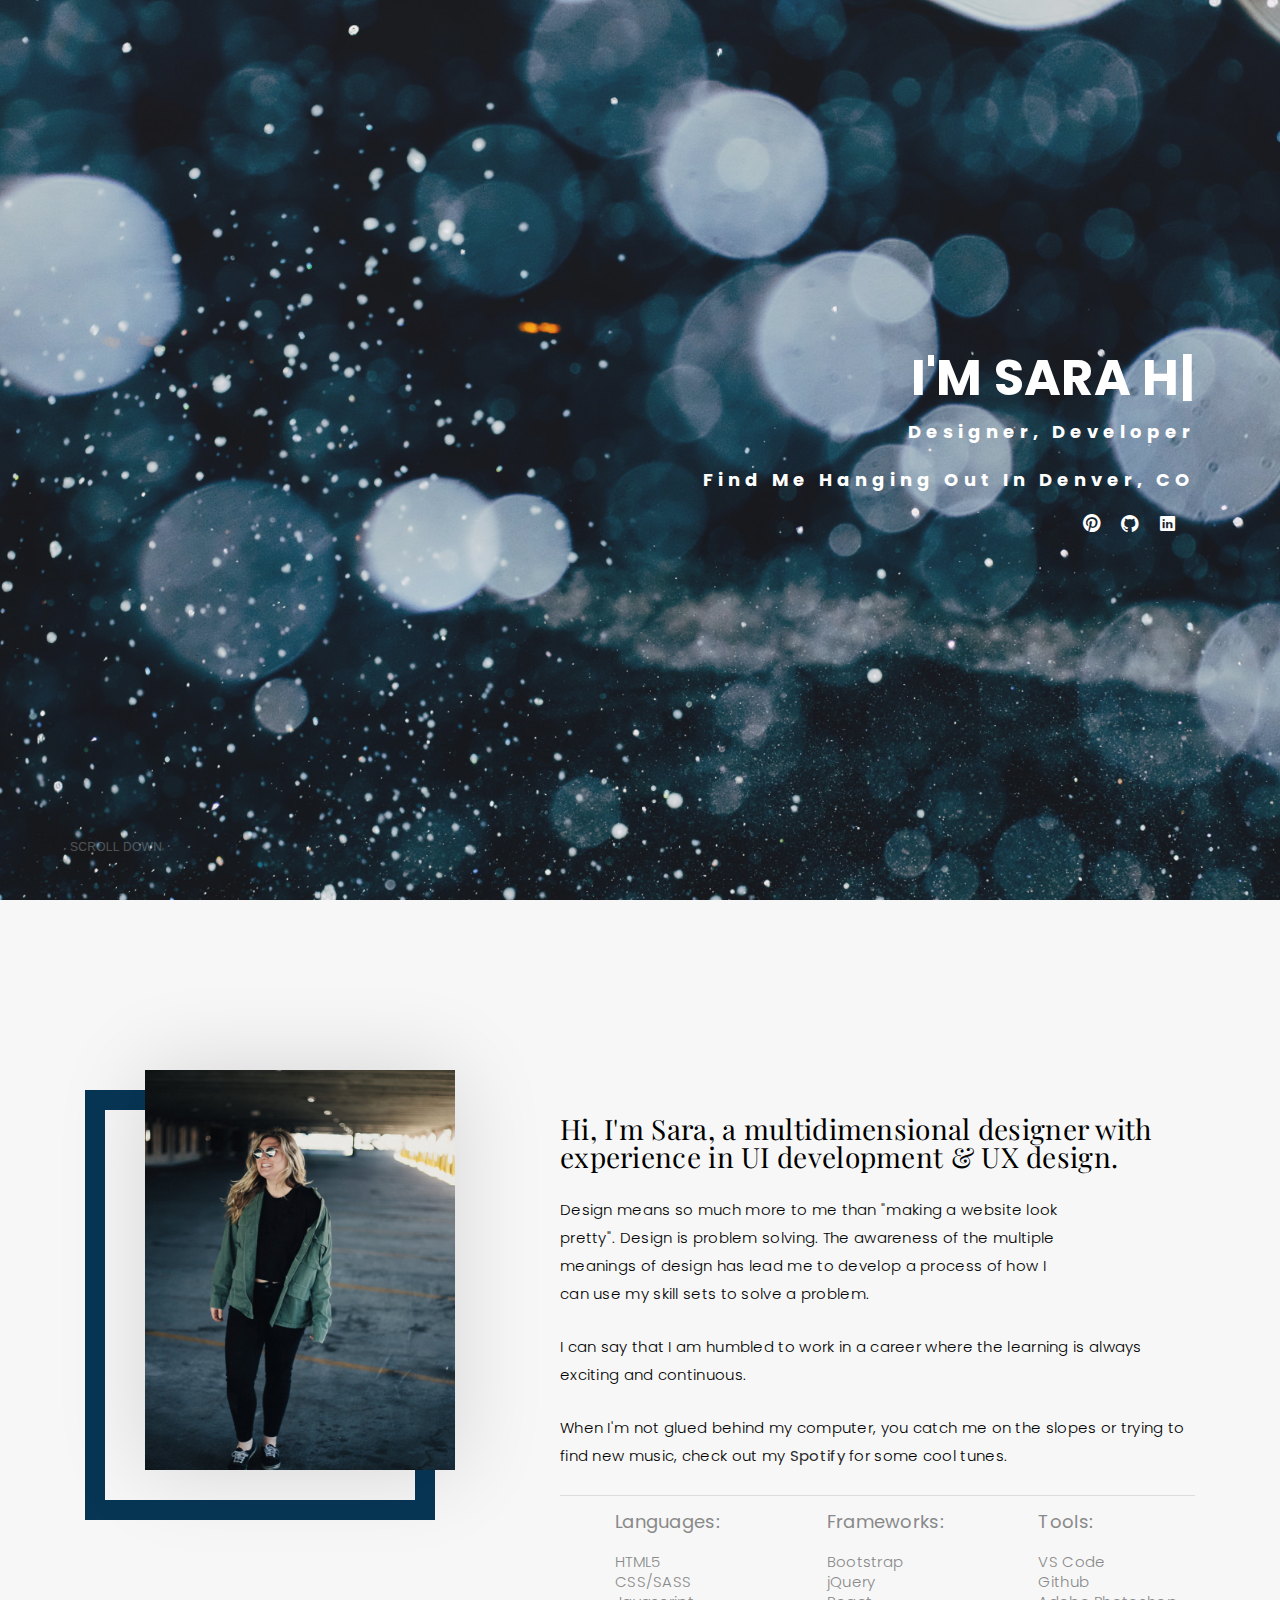
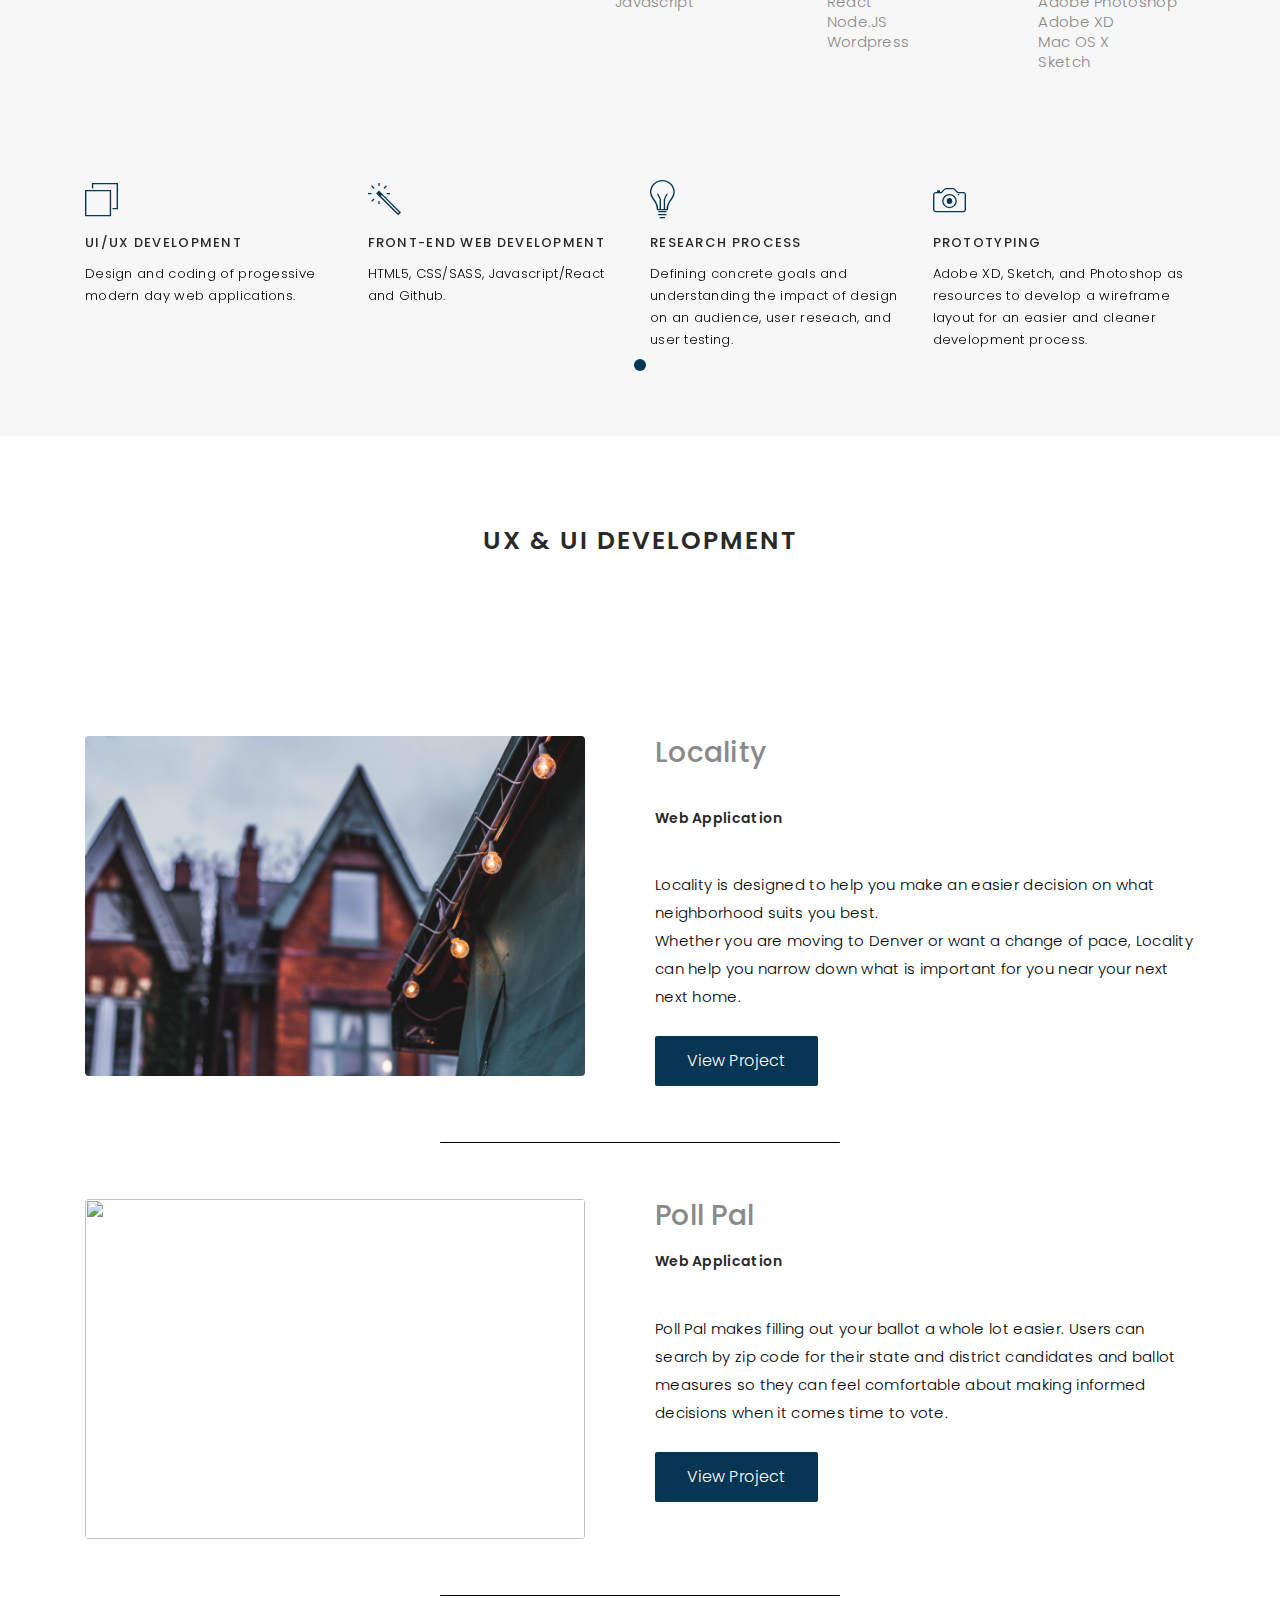
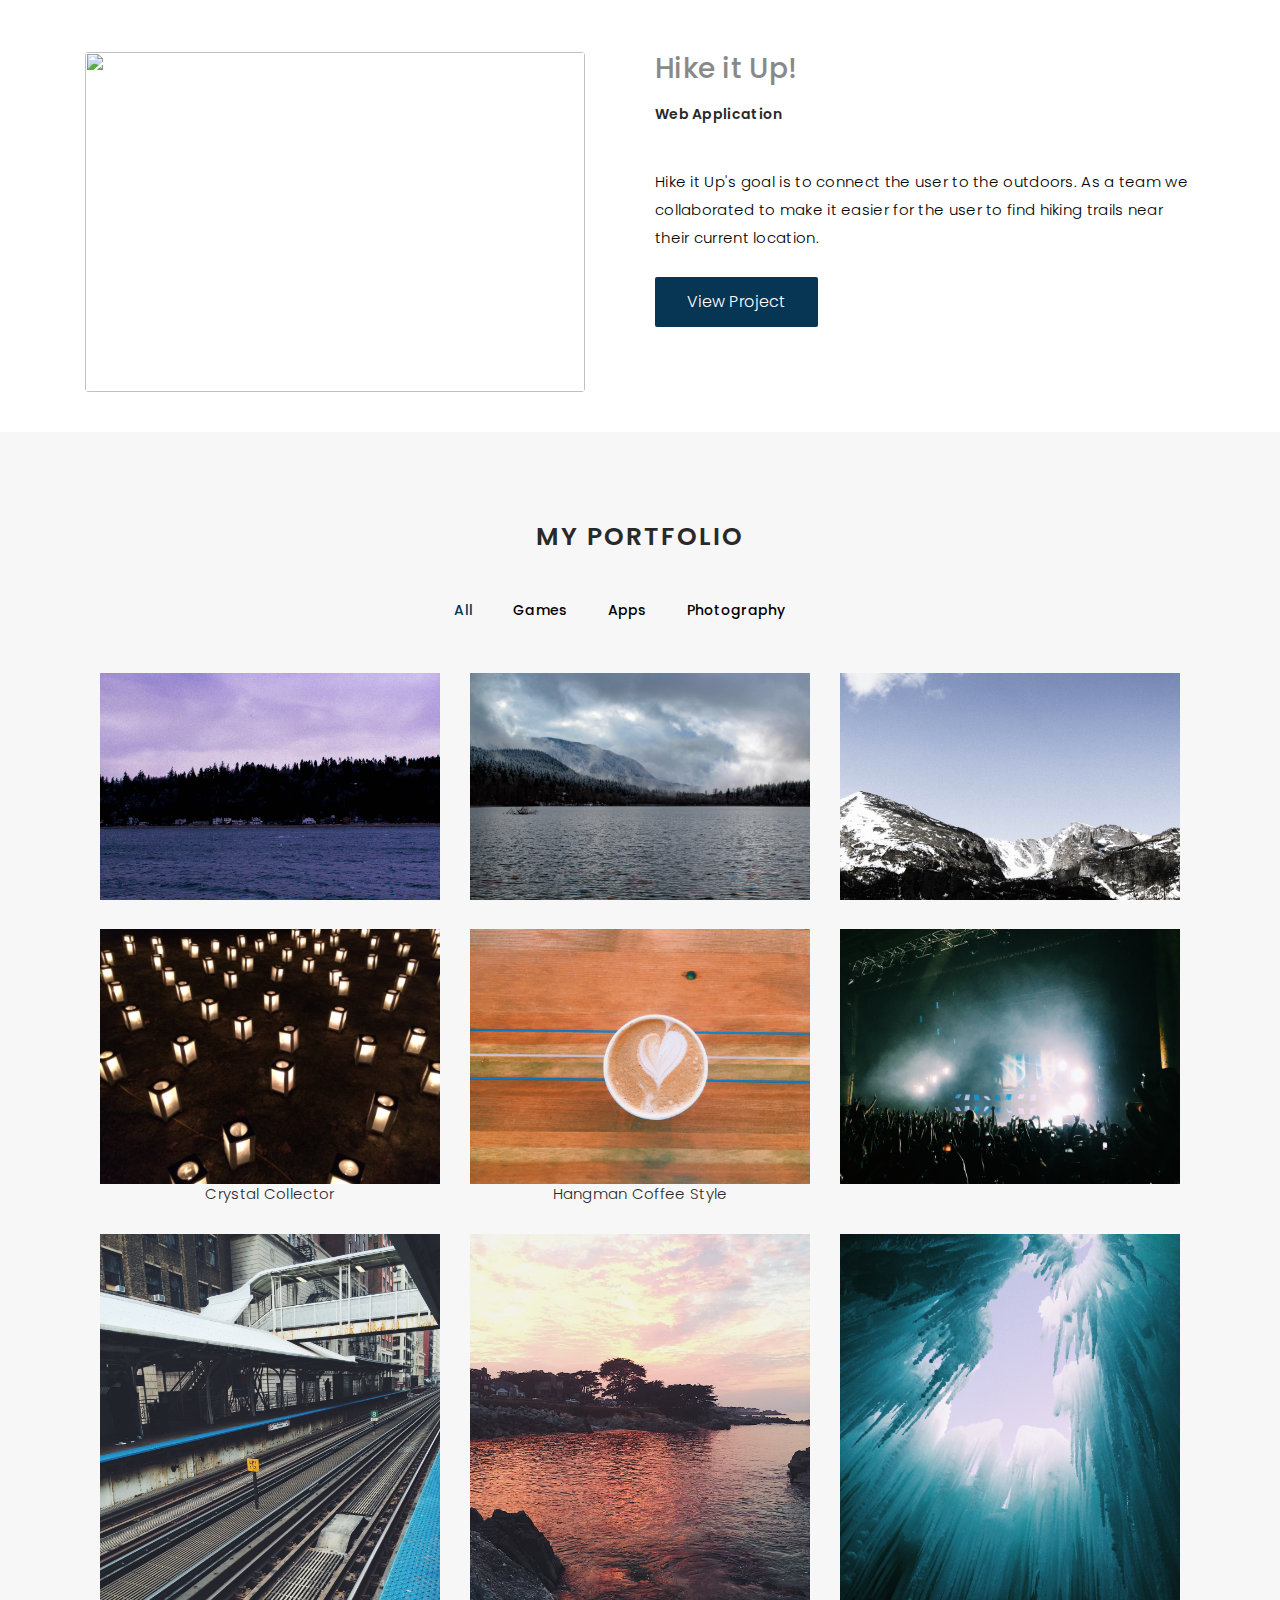
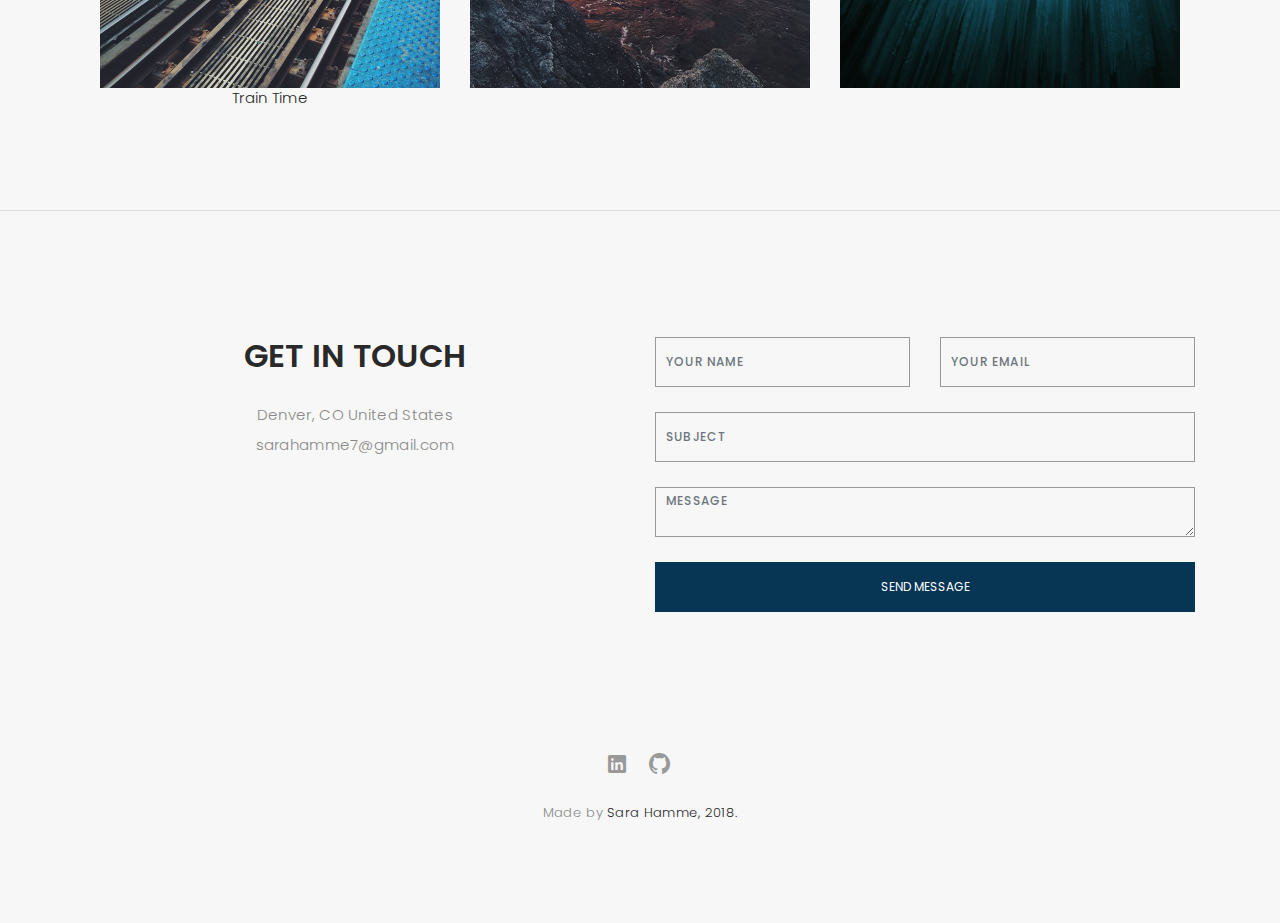
==== commit f5522715: "new style & locality page added" ====
--- a/index.html
+++ b/index.html
@@ -6,7 +6,7 @@
   <meta charset="utf-8">
   <meta content="width=device-width, initial-scale=1.0" name="viewport">
 
-  <title>Coffee to Code</title>
+  <title>Sara Hamme - UX/UI Developer</title>
   <meta content="" name="keywords">
   <meta content="" name="description">
 
@@ -22,6 +22,9 @@
   <link href="lib/magnific-popup/magnific-popup.css" rel="stylesheet">
   <link href="lib/hover/hover.min.css" rel="stylesheet">
 
+  <!-- Font Awesome -->
+  <link rel="stylesheet" href="https://use.fontawesome.com/releases/v5.5.0/css/all.css" integrity="sha384-B4dIYHKNBt8Bc12p+WXckhzcICo0wtJAoU8YZTY5qE0Id1GSseTk6S+L3BlXeVIU" crossorigin="anonymous">
+
   <!-- Main Stylesheet File -->
   <link href="css/style.css" rel="stylesheet">
 
@@ -48,9 +51,9 @@
         <ul class="nav-menu list-unstyled">
           <li><a href="#header" class="smoothScroll">Home</a></li>
           <li><a href="#about" class="smoothScroll">About</a></li>
-          <li><a href="#work" class="smoothScroll">Work</a></li>
-          <li><a href="#portfolio" class="smoothScroll">Portfolio</a></li>
-          <li><a  href="../sarahamme.github.io/images/resume.pdf" target="_blank" download>Resume</a></li>
+          <li><a href="#work" class="smoothScroll">UX & UI Development</a></li>
+          <li><a href="#portfolio" class="smoothScroll">Portfolio Extras</a></li>
+          <li><a  href="Sara-Resume.pdf" target="_blank" download>Resume</a></li>
           <li><a href="#contact" class="smoothScroll">Contact</a></li>
         </ul>
 
@@ -67,13 +70,20 @@
       <div class="header-content">
         <h1>I'm <span class="typed"></span></h1>
         <p>designer, developer</p>
+        <p>Find me hanging out in Denver, CO</p>
 
         <ul class="list-unstyled list-social">
           <li><a href="https://www.linkedin.com/in/sara-hamme-75538b8a/" target="_blank"><i class="ion-social-linkedin"></i></a></li>
           <li><a href="https://github.com/sarahamme" target="_blank"><i class="ion-social-github"></i></a></li>
-         
-
+          <li><a href="#" target="_blank"><i class="ion-social-pinterest"></i></a></li>
         </ul>
+
+        <div class="container scroll">
+            <div class="chevron"></div>
+            <div class="chevron"></div>
+            <div class="chevron"></div>
+            <span class="text">Scroll down</span>
+          </div>
       </div>
     </div>
   </div>
@@ -88,7 +98,7 @@
         <div class="col-lg-4 ">
           <div class="div-img-bg">
             <div class="about-img">
-              <img src="images/me.jpg" class="img-responsive" alt="me">
+              <img src="images/about-pic.png" class="img-responsive" alt="me">
             </div>
           </div>
         </div>
@@ -96,27 +106,31 @@
         <div class="col-lg-7">
           <div class="about-descr">
 
-            <p class="p-heading">Front-End Developer based in Denver, CO.  </p>
-            <p class="separator">I started my professional career in management and customer service. 
-              Throughout those 5 years I have made countless of friendships and learned valuable lessons on human interaction. 
-              However, I have always enjoyed engaging both the creative and analytical parts of my brain; which sparked my interest in 
-              User Experience and Front End Development. Since the transition, I have not looked back. I love designing and developing websites 
-              with their own unique aesthetic, while keeping the user in mind to make them easy to use. Passionate about front-end code, 
-              live music, and a healthy lifestyle.</p> 
+            <p class="p-heading">Hi, I'm Sara, a multidimensional designer with experience in UI development & UX design.  </p>
+            <p class="separator">Design means so much more to me than "making a website look pretty". Design is problem solving. 
+                    The awareness of the multiple meanings of design has lead me to develop a process of how I can use my skill sets to solve a problem.
+            </p>
+            <p>
+              I can say that I am humbled to work in a career where the learning is always exciting and continuous. 
+            </p>
+              <p>When I'm not glued behind my computer, you catch me on the slopes or trying to find new music, check out my 
+                <b><a href="https://open.spotify.com/user/1221597020?si=BD50XqnlSPqcf3ni4AmImw" target="_blank">Spotify</a></b> 
+                for some cool tunes.
+              </p> 
           </div>
           <hr>
           <div class="container">
             <div class="row text-left">
-              <div class="col-lg-6">
+              <div class="col-lg-4">
                   <ul>
                    <li class="ul-head"><b>Languages:</b></li>
                    <br>
                     <li>HTML5</li>
-                    <li>CSS</li>
+                    <li>CSS/SASS</li>
                     <li>Javascript</li>
                   </ul>
                 </div>
-             <div class="col-lg-6">
+             <div class="col-lg-4">
                   <ul>
                 <li class="ul-head"><b>Frameworks:</b></li>
                 <br>
@@ -124,8 +138,21 @@
                      <li>jQuery</li>
                      <li>React</li>
                      <li>Node.JS</li>
+                     <li>Wordpress</li>
                     </ul>
                   </div>
+                  <div class="col-lg-4">
+                    <ul>
+                  <li class="ul-head"><b>Tools:</b></li>
+                  <br>
+                       <li>VS Code</li>
+                       <li>Github</li>
+                       <li>Adobe Photoshop</li>
+                       <li>Adobe XD</li>
+                       <li>Mac OS X</li>
+                       <li>Sketch</li>
+                      </ul>
+                    </div>
             </div>
           </div>
         </div>
@@ -138,14 +165,13 @@
   <!-- start section skills-->
   <div id="services">
     <div class="container">
-
         <div class="services-carousel owl-theme">
 
           <div class="services-block">
 
             <i class="ion-ios-browsers-outline"></i>
             <span>UI/UX DEVELOPMENT</span>
-            <p class="separator">Enhancing customer satisfaction and loyalty by improving the usability and ease of use, provided in the interaction between the customer and the product.</p>
+            <p class="separator">Design and coding of progessive modern day web applications.</p>
           </div>
 
          
@@ -153,21 +179,21 @@
 
             <i class="ion-ios-color-wand-outline"></i>
             <span>FRONT-END WEB DEVELOPMENT</span>
-            <p class="separator">Although my niche is in UX development, I strive to become better with Javascript frameworks like jQuery, React, and Node.js. I believe this makes a smoother transtion of the project from the design to the development team.</p>
+            <p class="separator">HTML5, CSS/SASS, Javascript/React and Github.</p>
           </div>
 
 
           <div class="services-block">
               <i class="ion-ios-lightbulb-outline"></i>
             <span>RESEARCH PROCESS</span>
-              <p class="separator">Evaluating the current website and recommending possible improvements by performing split-testing on some of our underperforming pages.</p>
+              <p class="separator">Defining concrete goals and understanding the impact of design on an audience, user reseach, and user testing. </p>
             </div>
 
           <div class="services-block">
 
             <i class="ion-ios-camera-outline"></i>
             <span>PROTOTYPING</span>
-            <p class="separator">Using Adobe XD and Sketch as resources to develop a wireframe layout for an easier and cleaner development process.</p>
+            <p class="separator">Adobe XD, Sketch, and Photoshop as resources to develop a wireframe layout for an easier and cleaner development process.</p>
           </div>
         </div>
     </div>
@@ -176,17 +202,20 @@
 
   <!-- Start Work Section -->
 
-  <div id="work" class="text-center paddsection">
+  <div  class="text-center paddsection">
 
     <div class="work-container">
       <div class="section-title text-center">
-        <h2>My Work</h2>
+        <h2>UX & UI Development</h2>
       </div>
     </div>
   </div>
   <div id="work">
     <div class="container">
         <div class="row">
+            <div class="col-md-6 text-left">
+                <img src="images/locality.jpg" alt="" height="340" width="500" id="dev">
+            </div>
             <div class="col-md-6 text-left">
               <h3>Locality</h3>
               <br>
@@ -195,38 +224,50 @@
                 <br>
                   <p>Locality is designed to help you make an easier decision on what neighborhood suits you best.<br>
                     Whether you are moving to Denver or want a change of pace, Locality can help you narrow down what is important for you near your next next home.</p>
-                 <a href="https://locality-app.herokuapp.com/" id="hike-button" target="_blank">Locality</a>
-            </div>
-        <div class="col-md-6 text-center">
-          <img src="images/locality.jpg" alt="" height="340" width="500" id="hike">
-      </div>
-    </div>
-  </div>
-  </div>
-<br>
-<hr>
-<br>
-  <div id="work">
+                 <a href="locality.html" id="dev-button" target="_blank">View Project</a>
+            </div>
+    </div>
+  </div>
+  </div>
+<hr id="work-seperator">
+<div id="work">
+    <div class="container">
+        <div class="row">
+            <div class="col-md-6 text-left">
+                <img src="images/poll-pal.jpg" alt="" height="340" width="500" id="dev">
+            </div>
+            <div class="col-md-6 text-left">
+              <h3>Poll Pal</h3>
+            
+              <br>
+                <h4>Web Application</h4>
+                <br>
+                  <p>Poll Pal makes filling out your ballot a whole lot easier. Users can search by zip code for their state and district 
+                    candidates and ballot measures so they can feel comfortable about making informed decisions when it comes time to vote.</p>
+                 <a href="http://poll-pal.herokuapp.com/" id="dev-button" target="_blank">View Project</a>
+            </div>
+    </div>
+  </div>
+  </div>
+<hr id="work-seperator">
+<div id="work">
       <div class="container">
           <div class="row">
-              <div class="col-md-6 text-center">
-                  <img src="images/hike-it-up.jpg" alt="" height="340" width="500" id="hike">
+              <div class="col-md-6 text-left">
+                  <img src="images/hike-it-up.jpg" alt="" height="340" width="500" id="dev">
               </div>
               <div class="col-md-6 text-left">
                 <h3>Hike it Up!</h3>
-                <br>
+             
                 <br>
                   <h4>Web Application</h4>
                   <br>
                     <p>Hike it Up's goal is to connect the user to the outdoors. As a team we collaborated to make it easier for the user to find hiking trails near their current location. </p>
-                   <a href="hikeitup.html" id="hike-button">Hike it Up!</a>
-              </div>
-          </div>
-          </div>
-    </div>
-  <br>
-  <br>
-<hr>
+                   <a href="https://sarahamme.github.io/hike-it-up/" id="dev-button">View Project</a>
+              </div>
+          </div>
+          </div>
+    </div>
 
 <!-- End Work Section -->
 
@@ -376,7 +417,7 @@
     </div>
   </div>
 </div>
-  <!-- start sectoion contact -->
+  <!-- End sectoion contact -->
 
 
   <!-- start section footer -->
--- a/css/style.css
+++ b/css/style.css
@@ -51,7 +51,7 @@
 }
 
 a:hover, a:focus {
-  color: #b8a07e;
+  color: #073655;
   text-decoration: underline;
 }
 
@@ -81,17 +81,17 @@
 }
 
 ::-moz-selection {
-  background: #b8a07e;
+  background: #073655;
   color: #fff;
 }
 
 ::selection {
-  background: #b8a07e;
+  background: #073655;
   color: #fff;
 }
 
 .btn {
-  background: #333;
+  background: #073655;
   border: medium none;
   border-radius: 0;
   color: #fff;
@@ -103,7 +103,10 @@
 }
 
 .btn:hover, .btn:focus {
-  color: #fff;
+  background: white;
+  color: #073655;
+  border: #073655;
+  border-radius: 2px;
 }
 
 .padDiv {
@@ -111,11 +114,13 @@
 }
 
 .section-title {
-  margin-bottom: 70px;
+  margin-bottom: 50px;
+ 
 }
 
 .section-title h2 {
   font-size: 25px;
+
   letter-spacing: 2px;
   text-transform: uppercase;
 }
@@ -155,12 +160,106 @@
 }
 
 .hvr-shutter-in-horizontal:hover {
-  background: #b8a07e;
+  background: #073655;
 }
 
 .mb-30 {
   margin-bottom: 30px;
 }
+
+
+
+
+/* That's it: */
+
+
+.scroll {
+  position: absolute;
+  bottom: 12%;
+
+  width: 30px;
+  height: 30px;
+}
+.chevron {
+  position: absolute;
+  width: 28px;
+  height: 8px;
+  opacity: 0;
+  transform: scale3d(0.5, 0.5, 0.5);
+  animation: move 3s ease-out infinite;
+  font-weight: 700;
+  font-size: 30px;
+}
+
+.chevron:first-child {
+  animation: move 3s ease-out 1s infinite;
+}
+
+.chevron:nth-child(2) {
+  animation: move 3s ease-out 2s infinite;
+}
+
+.chevron:before,
+.chevron:after {
+  content: ' ';
+  position: absolute;
+  top: 30;
+  height: 100%;
+  width: 51%;
+  background: #fff;
+  
+}
+
+.chevron:before {
+  left: 0;
+  transform: skew(0deg, 30deg);
+}
+
+.chevron:after {
+  right: 0;
+  width: 50%;
+  transform: skew(0deg, -30deg);
+}
+
+@keyframes move {
+  25% {
+    opacity: 1;
+
+  }
+  33% {
+    opacity: 1;
+    transform: translateY(30px);
+  }
+  67% {
+    opacity: 1;
+    transform: translateY(40px);
+  }
+  100% {
+    opacity: 0;
+    transform: translateY(55px) scale3d(0.5, 0.5, 0.5);
+  }
+}
+
+.text {
+  display: block;
+  margin-top: 75px;
+  margin-left: -30px;
+  font-family: "Helvetica Neue", "Helvetica", Arial, sans-serif;
+  font-size: 12px;
+  color: #fff;
+  text-transform: uppercase;
+  white-space: nowrap;
+  opacity: .25;
+  animation: pulse 2s linear alternate infinite;
+}
+
+@keyframes pulse {
+  to {
+    opacity: 1;
+  }
+}
+
+
 
 /*-----------------------------------------------------------------------------------*/
 /*  Navbar Top
@@ -171,7 +270,7 @@
   background: #fff;
   z-index: 1000;
   width: 100%;
-  padding: 20px;
+  padding: 10px;
   display: none;
   -webkit-box-shadow: 0px 2px 92px 0px rgba(0, 0, 0, 0.18);
   -moz-box-shadow: 0px 2px 92px 0px rgba(0, 0, 0, 0.18);
@@ -230,7 +329,7 @@
 /*-----------------------------------------------------------------------------------*/
 
 #header {
-  background: url("../images/home-bg.jpg") repeat scroll center center / cover;
+  background: url("../images/background-2\ copy.jpg") repeat scroll center center / cover;
   height: 100vh;
   width: 100%;
 }
@@ -246,7 +345,7 @@
 }
 
 .header-content h1 {
-  font-size: 40px;
+  font-size: 50px;
   font-weight: 700;
   margin-bottom: 10px;
   text-transform: uppercase;
@@ -254,13 +353,13 @@
 }
 
 .header-content p {
-  font-size: 13px;
+  font-size: 18px;
   letter-spacing: 5px;
   margin-top: 0;
-  margin-bottom: 30px;
+  margin-bottom: 20px;
   text-transform: capitalize;
   color: #fff;
-  font-weight: 500;
+  font-weight: 700;
 }
 
 .header-content .list-social li {
@@ -271,6 +370,7 @@
 .header-content .list-social li i {
   color: #fff;
   font-size: 15px;
+  font-size: 20px;
 }
 ul {
   list-style: none;
@@ -278,7 +378,7 @@
 .ul-head{
   font-size: 18px;
   text-align: left;
-  color:black;
+  color:blalock;
 }
 /*-----------------------------------------------------------------------------------*/
 /*  About-Me
@@ -299,7 +399,7 @@
 #about .div-img-bg .about-img img {
   width: 100%;
   box-shadow: 0px 0px 85px 0px rgba(0, 0, 0, 0.14);
-  margin-top: -60px;
+  margin-top: -40px;
   margin-left: 40px;
   height: 400px;
   object-fit: cover;
@@ -318,13 +418,13 @@
 }
 
 /*-----------------------------------------------------------------------------------*/
-/*   Services
+/*   Skills
 /*-----------------------------------------------------------------------------------*/
 
 #services {
   background: #f7f7f7;
   position: relative;
-  padding-bottom: 80px;
+  padding-bottom: 60px;
 }
 
 .owl-item {
@@ -391,6 +491,7 @@
 #portfolio {
   position: relative;
   padding-bottom: 50px;
+  background: #f7f7f7;
 }
 
 #portfolio .portfolio-list {
@@ -421,7 +522,7 @@
 }
 
 #portfolio .portfolio-list .nav li:hover, #portfolio .portfolio-list .nav li.filter-active  {
-  color: #b8a07e;
+  color: #073655;
   -moz-transition: all 0.5s ease-in-out 0s;
   -ms-transition: all 0.5s ease-in-out 0s;
   -o-transition: all 0.5s ease-in-out 0s;
@@ -456,8 +557,9 @@
   -webkit-transition: all 0.5s ease-in-out 0s;
   transition: all 0.5s ease-in-out 0s;
   overflow: hidden;
-}
-#hike{
+  padding: 40px;
+}
+#dev{
   border-radius: 4px;
   -moz-transition: all 0.5s ease-in-out 0s;
   -ms-transition: all 0.5s ease-in-out 0s;
@@ -466,23 +568,32 @@
   transition: all 0.5s ease-in-out 0s;
 }
 
-#hike-button {
-  background-color:black;
+#dev-button {
+  background-color:#073655;
   color: white;
-  border-radius: 5px;
+  border-radius: 2px;
   padding: 15px 32px;
-  text-align: center;
+  text-align: right;
   text-decoration: none;
   display: inline-block;
   font-size: 16px;
   transition: .4s;
 }
 
-#hike-button:hover {
-  background: #073655;
-  color: white;
-  border: white;
-}
+#dev-button:hover {
+  background: white;
+  color: #073655;
+  border: #073655;
+  border-radius: 2px;
+}
+
+#work-seperator {
+  background: #000000;
+  border-radius: 3px;
+  width: 400px;
+}
+
+
 /*-----------------------------------------------------------------------------------*/
 /*  Contact
 /*-----------------------------------------------------------------------------------*/
@@ -580,7 +691,7 @@
 }
 
 #footer .socials-media ul li a:hover {
-  color: #b8a07e;
+  color: #073655;
   -moz-transition: all 0.5s ease-in-out 0s;
   -ms-transition: all 0.5s ease-in-out 0s;
   -o-transition: all 0.5s ease-in-out 0s;
@@ -687,44 +798,67 @@
   font-weight: 500;
 }
 
-/*-----------------------------------------------------------------------------------*/
-/* Beats on a Budget
-/*-----------------------------------------------------------------------------------*/
-#beats-header {
-  background: url("../images/concerts.jpg") repeat scroll center center / cover;
-  /* height: 100vh;
-  width: 100%; */
-}
-
-#beats-header .beats-header-content {
-  height: 100vh;
-  text-align: right;
-  width: 100%;
-  display: flex;
-  justify-content: center;
-  flex-direction: column;
+.git-local {
   color: white;
-}
-.beats-header-content h1 {
-  font-size: 60px;
-  font-weight: 700;
-  margin-bottom: 10px;
-  text-transform: uppercase;
-  color: white;
-  -moz-transition: all 0.5s ease-in-out 0s;
-  -ms-transition: all 0.5s ease-in-out 0s;
-  -o-transition: all 0.5s ease-in-out 0s;
-  -webkit-transition: all 0.5s ease-in-out 0s;
-  transition: all 0.5s ease-in-out 0s;
-}
-
-.beats-header-content p {
   font-size: 20px;
-  letter-spacing: 5px;
-  margin-top: 0;
-  margin-bottom: 30px;
-  text-transform: capitalize;
-  color: white;
-  font-weight: 500;
-}
-
+}
+
+#services-locality {
+  padding: 20px;
+}
+
+.overview-icons {
+  font-size:50px;
+  color:black;
+}
+
+
+
+.research-container {
+  padding: 30px;
+  padding-bottom: 30px;
+
+  background: #f7f7f7;
+}
+
+.interaction {
+  background: #f7f7f7;
+  width: 75%;
+}
+
+.col-sm-3 {
+  padding-top: 25px;
+}
+
+.user-flow {
+  padding: 25px;
+}
+
+.ui-dev {
+  background: #f7f7f7;
+  padding:60px;
+}
+
+.dev-team {
+  background:#f7f7f7;
+  
+}
+
+.retrospect {
+  padding-bottom: 100px;
+}
+
+.team-pics {
+  border-radius: 70px;
+  /* height:50%;
+  width: 50%;
+  */
+}
+
+
+/*-----------------------------------------------------------------------------------*/
+/* Poll Pal CSS
+/*-----------------------------------------------------------------------------------*/
+
+
+
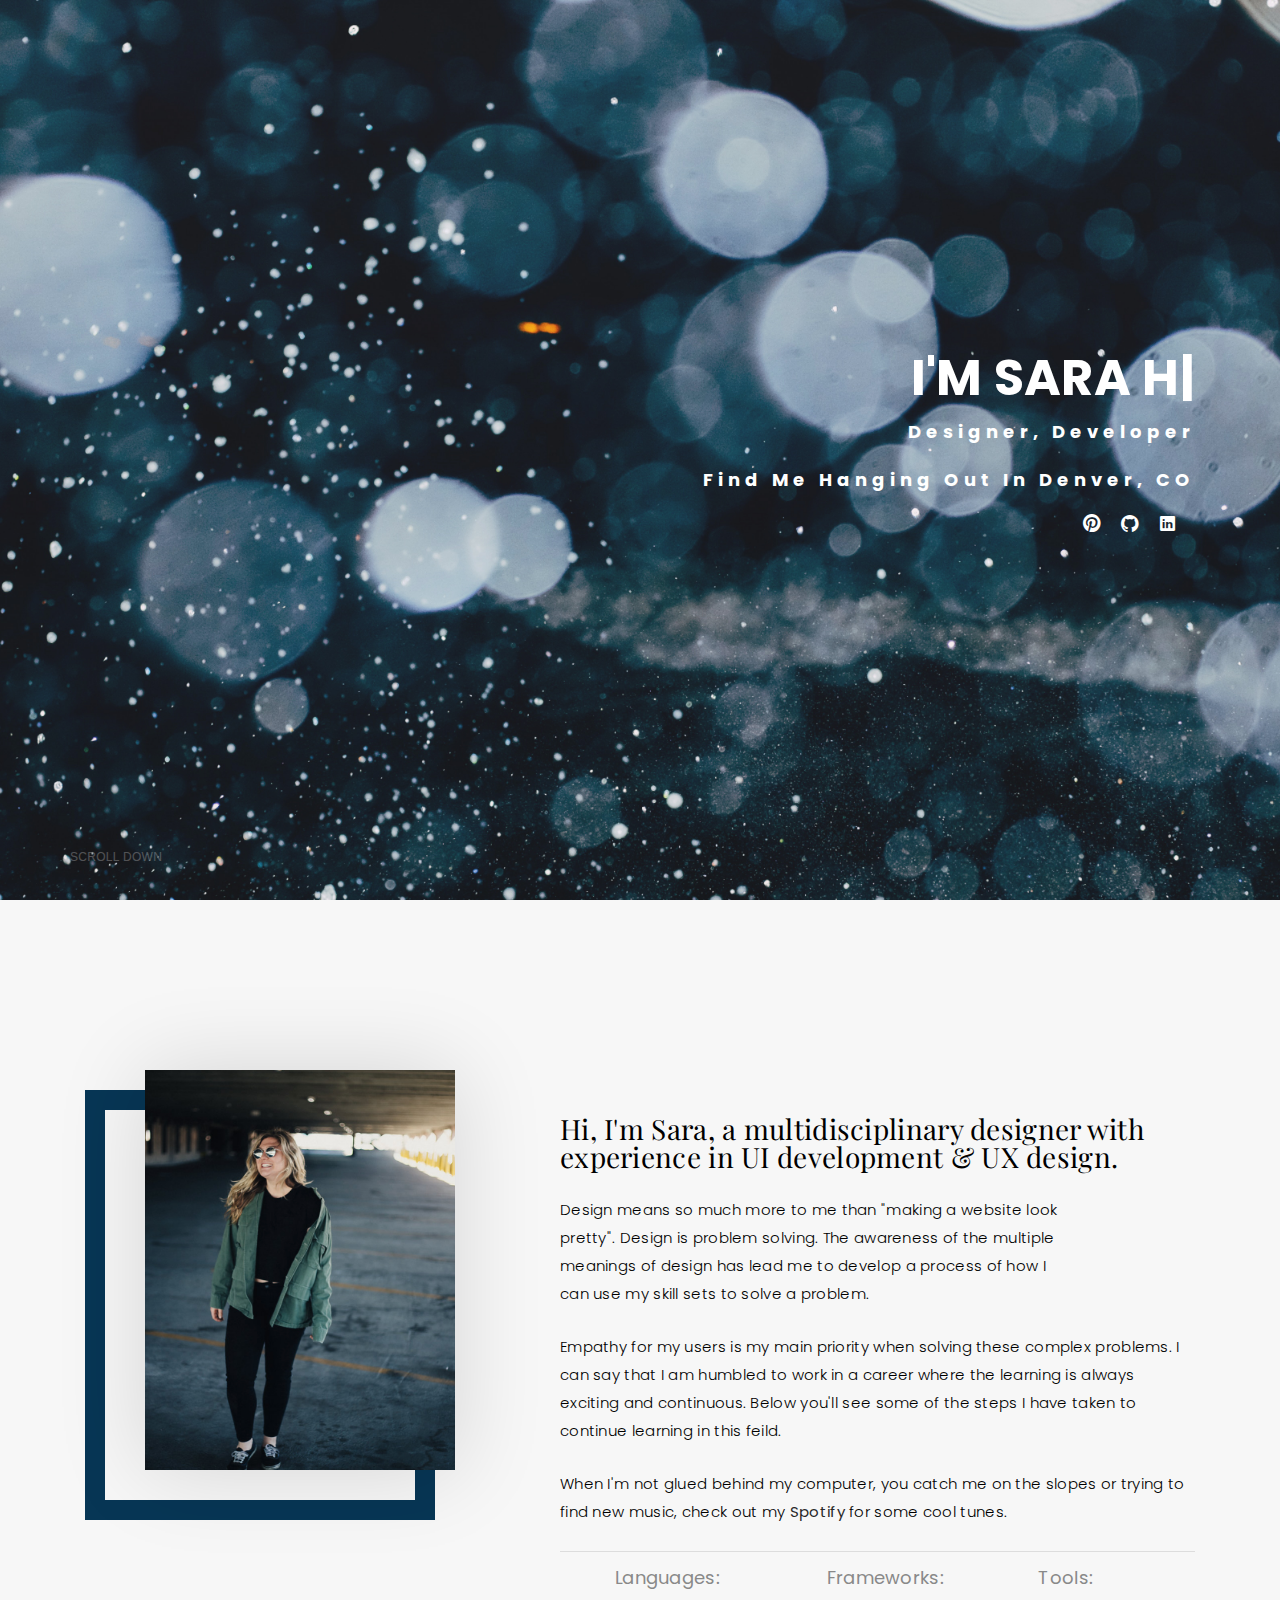
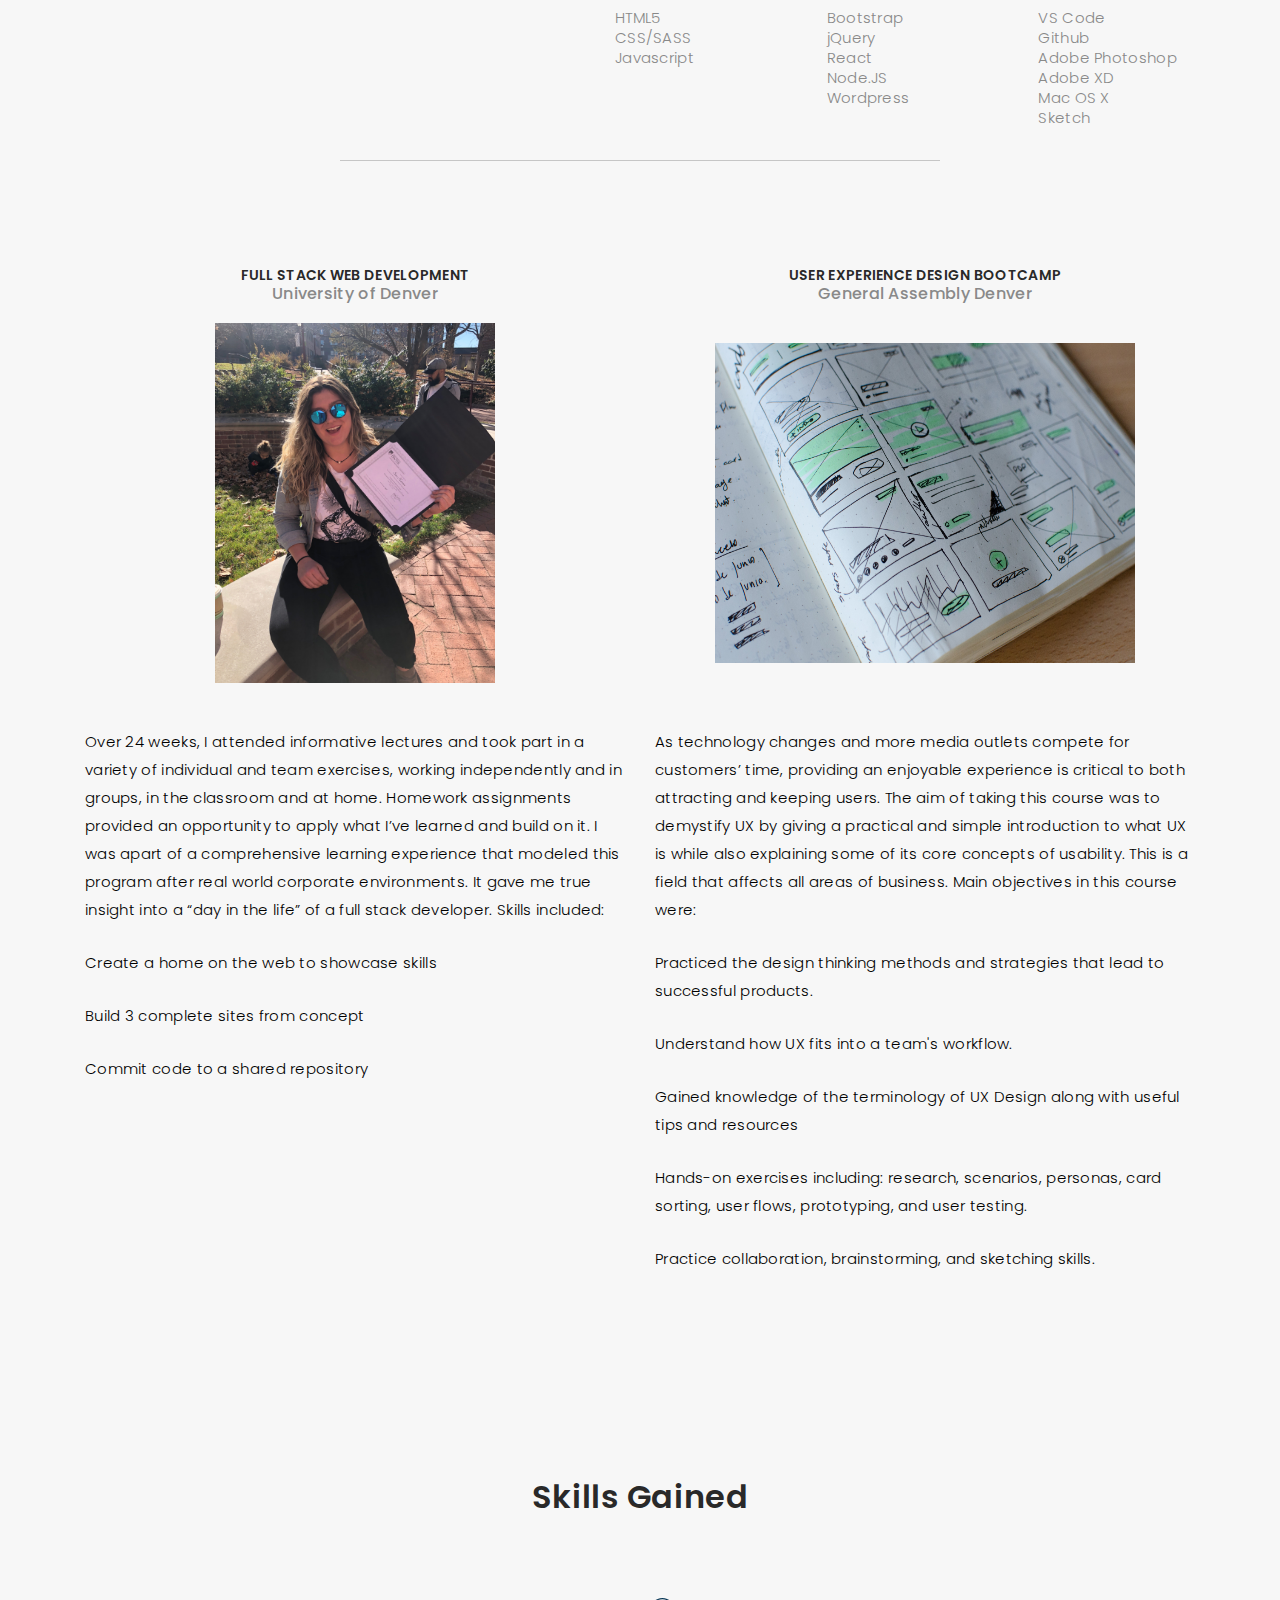
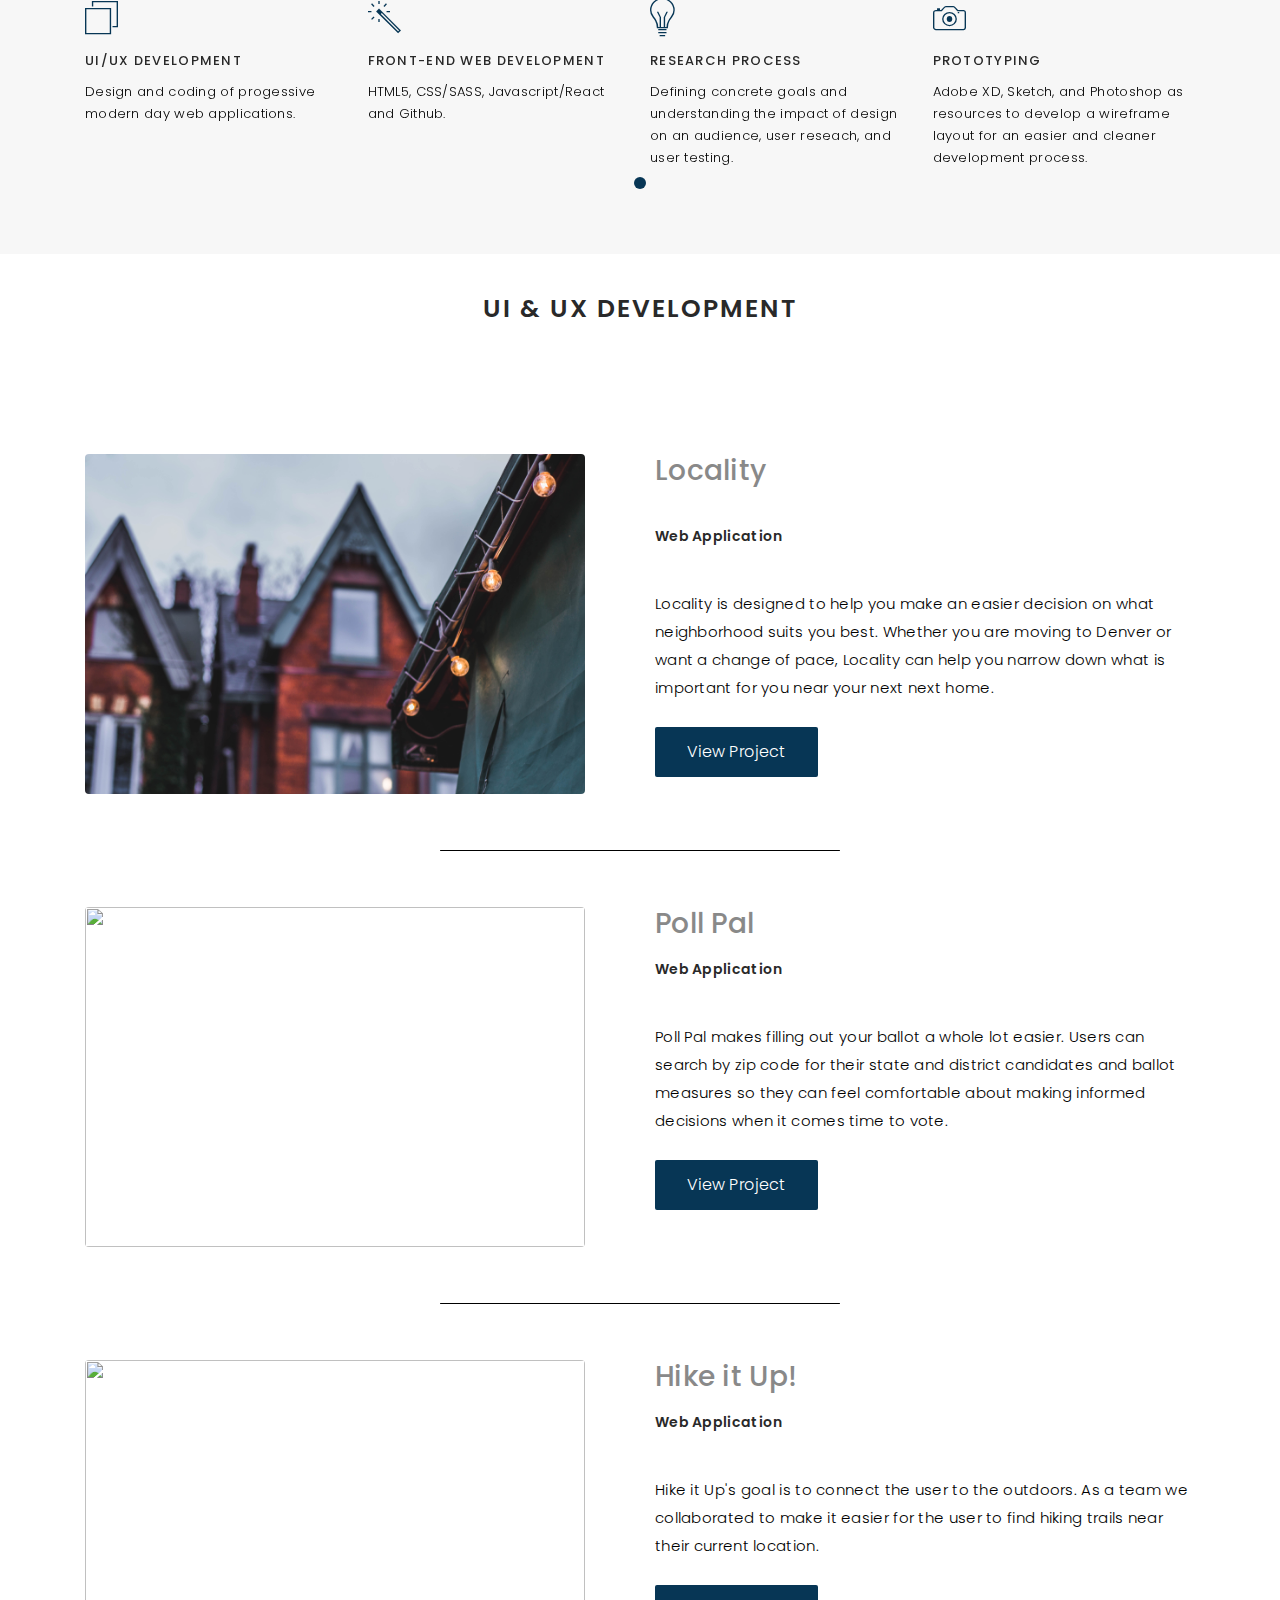
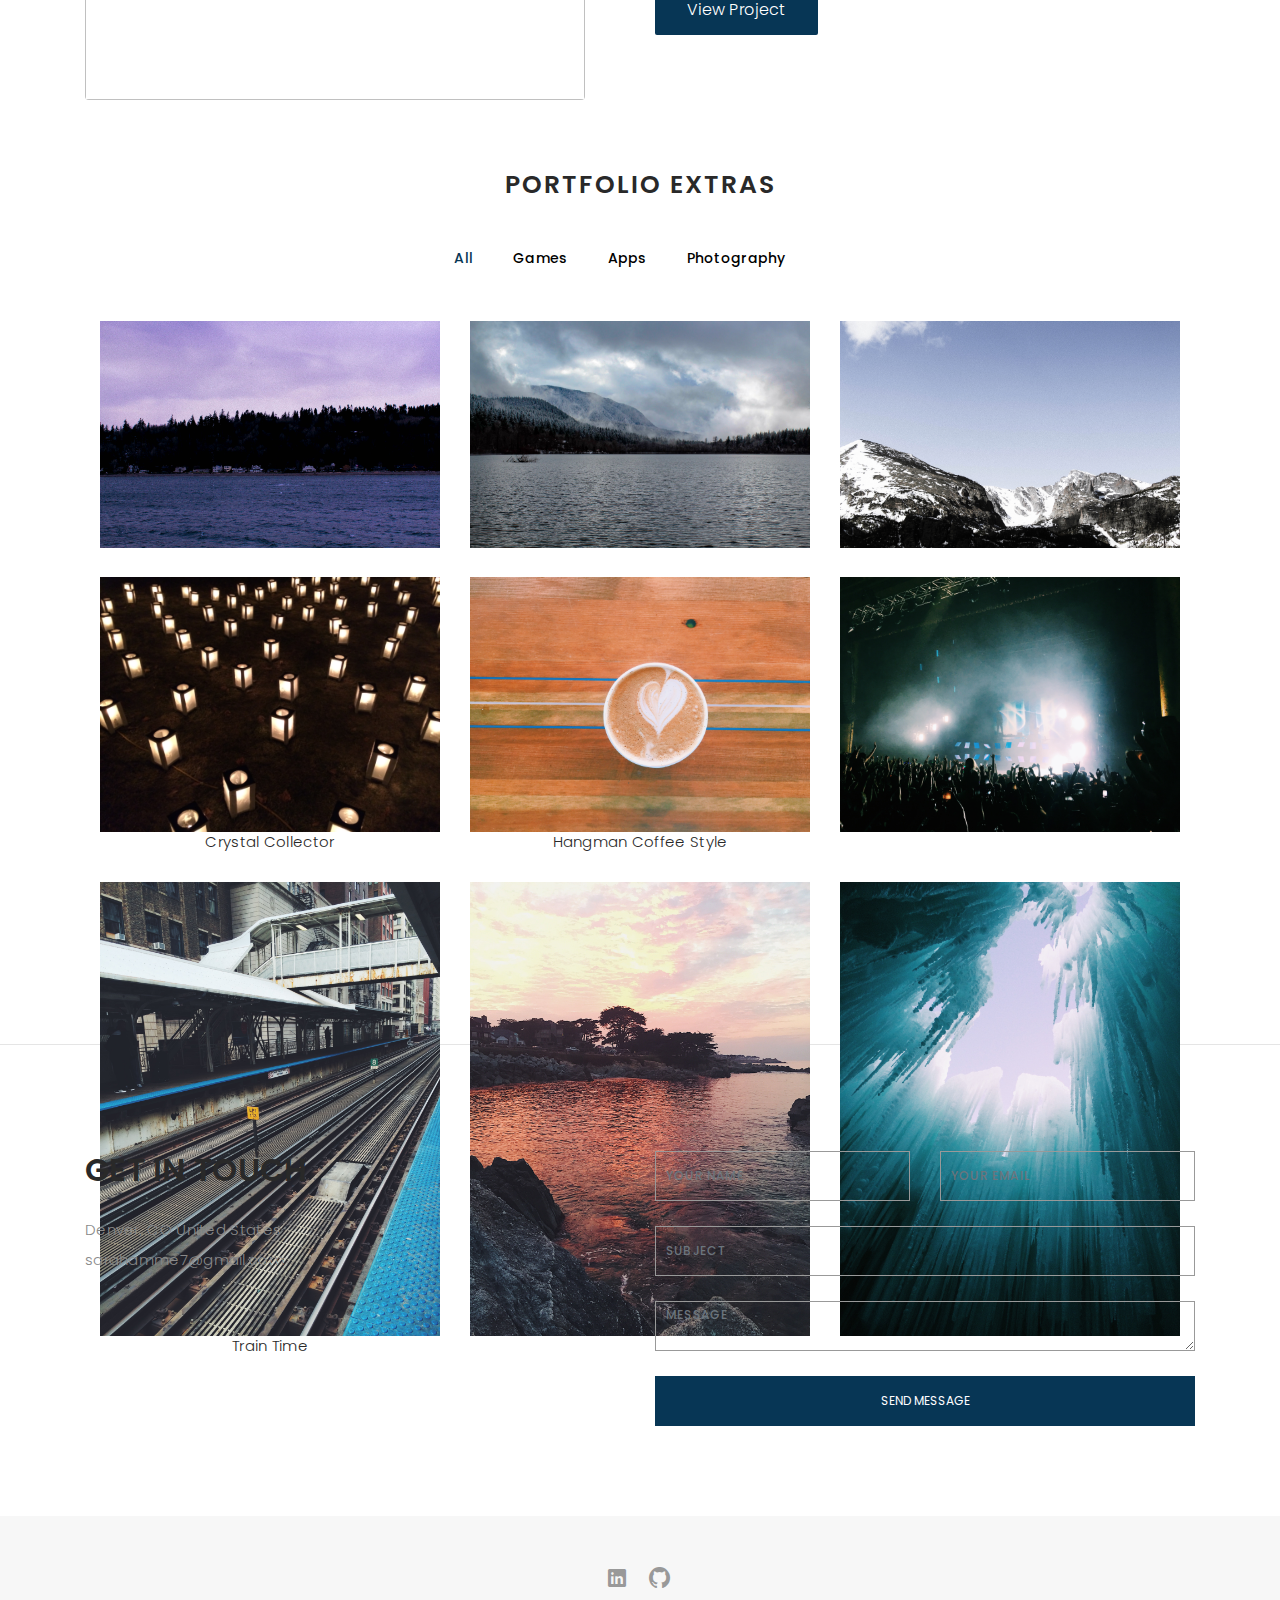
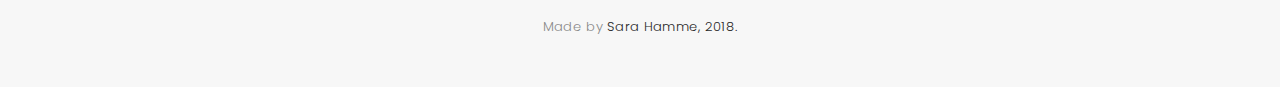
==== commit fd3726b9: "added to index.html" ====
--- a/index.html
+++ b/index.html
@@ -6,7 +6,7 @@
   <meta charset="utf-8">
   <meta content="width=device-width, initial-scale=1.0" name="viewport">
 
-  <title>Sara Hamme - UX/UI Developer</title>
+  <title>Sara Hamme - UI/UX Developer</title>
   <meta content="" name="keywords">
   <meta content="" name="description">
 
@@ -49,11 +49,10 @@
         <div class="responsive"><i data-icon="m" class="ion-navicon-round"></i></div>
 
         <ul class="nav-menu list-unstyled">
-          <li><a href="#header" class="smoothScroll">Home</a></li>
           <li><a href="#about" class="smoothScroll">About</a></li>
-          <li><a href="#work" class="smoothScroll">UX & UI Development</a></li>
-          <li><a href="#portfolio" class="smoothScroll">Portfolio Extras</a></li>
-          <li><a  href="Sara-Resume.pdf" target="_blank" download>Resume</a></li>
+          <li><a href="#work" class="smoothScroll">UI & UX Development</a></li>
+          <li><a href="#portfolio" class="smoothScroll">Portfolio</a></li>
+          <li><a  href="Resume-sara copy.jpg" target="_blank" >Resume</a></li>
           <li><a href="#contact" class="smoothScroll">Contact</a></li>
         </ul>
 
@@ -75,7 +74,7 @@
         <ul class="list-unstyled list-social">
           <li><a href="https://www.linkedin.com/in/sara-hamme-75538b8a/" target="_blank"><i class="ion-social-linkedin"></i></a></li>
           <li><a href="https://github.com/sarahamme" target="_blank"><i class="ion-social-github"></i></a></li>
-          <li><a href="#" target="_blank"><i class="ion-social-pinterest"></i></a></li>
+          <li><a href="https://www.pinterest.com/sarahamme7/" target="_blank"><i class="ion-social-pinterest"></i></a></li>
         </ul>
 
         <div class="container scroll">
@@ -106,12 +105,13 @@
         <div class="col-lg-7">
           <div class="about-descr">
 
-            <p class="p-heading">Hi, I'm Sara, a multidimensional designer with experience in UI development & UX design.  </p>
+            <p class="p-heading">Hi, I'm Sara, a multidisciplinary designer with experience in UI development & UX design.  </p>
             <p class="separator">Design means so much more to me than "making a website look pretty". Design is problem solving. 
                     The awareness of the multiple meanings of design has lead me to develop a process of how I can use my skill sets to solve a problem.
             </p>
             <p>
-              I can say that I am humbled to work in a career where the learning is always exciting and continuous. 
+               Empathy for my users is my main priority when solving these complex problems.  I can say that I am humbled to work in a career where the learning is always exciting and continuous.
+               Below you'll see some of the steps I have taken to continue learning in this feild. 
             </p>
               <p>When I'm not glued behind my computer, you catch me on the slopes or trying to find new music, check out my 
                 <b><a href="https://open.spotify.com/user/1221597020?si=BD50XqnlSPqcf3ni4AmImw" target="_blank">Spotify</a></b> 
@@ -158,17 +158,50 @@
         </div>
       </div>
     </div>
+<hr class="hr-1">
+<!-- Continued Learning Start -->
+<div class="container learning paddsection">
+        <div class="row">
+          <div class="col-md-6 text-center">
+            <h4>FULL STACK WEB DEVELOPMENT</h4>
+            <h6>University of Denver</h6>
+            <img src="images/IMG_4154.jpeg" id="uden" height="400" width="320">
+            <p class="text-left">Over 24 weeks, I attended informative lectures and took part in a variety of individual and team exercises, working independently and in groups, 
+              in the classroom and at home. Homework assignments provided an opportunity to apply what I’ve learned and build on it. 
+              I was apart of a comprehensive learning experience that modeled this program after real world corporate environments. 
+              It gave me true insight into a “day in the life” of a full stack developer. Skills included:</p>
+              <p class="text-left">Create a home on the web to showcase skills</p>
+              <p class="text-left">Build 3 complete sites from concept</p>
+              <p class="text-left">Commit code to a shared repository</p>
+          </div>
+          <div class="col-md-6 text-center">
+            <h4>USER EXPERIENCE DESIGN BOOTCAMP</h4>
+            <h6>General Assembly Denver</h6>
+            <img src="images/jose-alejandro-cuffia-799485-unsplash.jpg" id="ga" height="400" width="500">
+            <p class="text-left">As technology changes and more media outlets compete for customers’ time, providing an enjoyable experience is critical to both attracting and keeping users. 
+              The aim of taking this course was to demystify UX by giving a practical and simple introduction to what UX is while also explaining some of its core concepts of usability. 
+              This is a field that affects all areas of business. Main objectives in this course were: </p>
+
+                <p class="text-left">Practiced the design thinking methods and strategies that lead to successful products.</p>
+                <p class="text-left"> Understand how UX fits into a team's workflow. </p>
+                <p class="text-left">Gained knowledge of the terminology of UX Design along with useful tips and resources </p>
+                <p class="text-left">Hands-on exercises including: research, scenarios, personas, card sorting, user flows, prototyping, and user testing.</p>
+                <p class="text-left"> Practice collaboration, brainstorming, and sketching skills.</p>
+          </div>
+        </div>
+  </div>
   </div>
   <!-- end section about us -->
-
 
   <!-- start section skills-->
   <div id="services">
+    <div class="learn text-center">
+      <h2>Skills Gained</h2>
+    </div>
     <div class="container">
         <div class="services-carousel owl-theme">
 
           <div class="services-block">
-
             <i class="ion-ios-browsers-outline"></i>
             <span>UI/UX DEVELOPMENT</span>
             <p class="separator">Design and coding of progessive modern day web applications.</p>
@@ -176,40 +209,39 @@
 
          
           <div class="services-block">
-
             <i class="ion-ios-color-wand-outline"></i>
             <span>FRONT-END WEB DEVELOPMENT</span>
             <p class="separator">HTML5, CSS/SASS, Javascript/React and Github.</p>
           </div>
-
-
           <div class="services-block">
               <i class="ion-ios-lightbulb-outline"></i>
             <span>RESEARCH PROCESS</span>
               <p class="separator">Defining concrete goals and understanding the impact of design on an audience, user reseach, and user testing. </p>
             </div>
-
           <div class="services-block">
-
             <i class="ion-ios-camera-outline"></i>
             <span>PROTOTYPING</span>
             <p class="separator">Adobe XD, Sketch, and Photoshop as resources to develop a wireframe layout for an easier and cleaner development process.</p>
           </div>
         </div>
     </div>
+
+
   </div>
   <!-- end section services -->
 
-  <!-- Start Work Section -->
-
-  <div  class="text-center paddsection">
-
+
+<!-- Start Work Section -->
+
+  <div  id="work" class="text-center paddsection">
     <div class="work-container">
       <div class="section-title text-center">
-        <h2>UX & UI Development</h2>
-      </div>
-    </div>
-  </div>
+        <h2>UI & UX Development</h2>
+      </div>
+    </div>
+  </div>
+  <div>
+    </div>
   <div id="work">
     <div class="container">
         <div class="row">
@@ -222,12 +254,12 @@
               <br>
                 <h4>Web Application</h4>
                 <br>
-                  <p>Locality is designed to help you make an easier decision on what neighborhood suits you best.<br>
+                  <p>Locality is designed to help you make an easier decision on what neighborhood suits you best.
                     Whether you are moving to Denver or want a change of pace, Locality can help you narrow down what is important for you near your next next home.</p>
                  <a href="locality.html" id="dev-button" target="_blank">View Project</a>
             </div>
-    </div>
-  </div>
+        </div>
+      </div>
   </div>
 <hr id="work-seperator">
 <div id="work">
@@ -271,12 +303,14 @@
 
 <!-- End Work Section -->
 
+
+
 <!-- start section portfolio -->
   <div id="portfolio" class="text-center paddsection">
 
     <div class="container">
       <div class="section-title text-center">
-        <h2>My Portfolio</h2>
+        <h2>Portfolio Extras</h2>
       </div>
     </div>
 
@@ -346,9 +380,10 @@
       </div>
     </div>
   </div>
+  </div>
 <!-- End section portfolio -->
 <hr>
-<br>
+
 <!-- start section contact -->
 <div id="contact" class="paddsection">
   <div class="container">
@@ -421,7 +456,10 @@
 
 
   <!-- start section footer -->
-  <div id="footer" class="text-center">
+ <section id="footer" >
+
+
+  <div class="text-center">
     <div class="container">
       <div class="socials-media text-center">
 
@@ -434,8 +472,6 @@
 
       </div>
 
-
-
       <div class="credits">
  
         Made by <a href="https://www.linkedin.com/in/sara-hamme-75538b8a/">Sara Hamme, 2018.</a>
@@ -443,6 +479,7 @@
 
     </div>
   </div>
+</section> 
   <!-- End section footer -->
 
   <!-- JavaScript Libraries -->
@@ -463,3 +500,4 @@
 </body>
 
 </html>
+
--- a/css/style.css
+++ b/css/style.css
@@ -176,9 +176,8 @@
 .scroll {
   position: absolute;
   bottom: 12%;
-
-  width: 30px;
-  height: 30px;
+  width: 20px;
+  height: 20px;
 }
 .chevron {
   position: absolute;
@@ -416,7 +415,10 @@
   margin-bottom: 0;
   text-align: left;
 }
-
+#learning{
+  margin: 5px;
+  padding-top: 30px;
+}
 /*-----------------------------------------------------------------------------------*/
 /*   Skills
 /*-----------------------------------------------------------------------------------*/
@@ -426,6 +428,7 @@
   position: relative;
   padding-bottom: 60px;
 }
+
 
 .owl-item {
   float: left;
@@ -483,15 +486,33 @@
   display: none;
 }
 
-
+.hr-1 {
+  width: 600px;
+  background-color: #ddd;
+  
+}
+
+.learn{
+  padding-bottom: 80px;
+  padding-top: -20px;
+}
+
+#ga {
+  padding: 40px;
+}
+
+#uden{
+  padding:20px;
+}
 /*-----------------------------------------------------------------------------------*/
 /*  Portfolio
 /*-----------------------------------------------------------------------------------*/
 
 #portfolio {
   position: relative;
-  padding-bottom: 50px;
-  background: #f7f7f7;
+  padding-bottom: 40px;
+  padding-top: 30px;
+  background: white;
 }
 
 #portfolio .portfolio-list {
@@ -707,7 +728,7 @@
   text-transform: uppercase;
 }
 
-.credits {
+#footer .credits {
   font-size: 13px;
 }
 
@@ -826,9 +847,7 @@
   width: 75%;
 }
 
-.col-sm-3 {
-  padding-top: 25px;
-}
+
 
 .user-flow {
   padding: 25px;
@@ -841,7 +860,7 @@
 
 .dev-team {
   background:#f7f7f7;
-  
+
 }
 
 .retrospect {
@@ -861,4 +880,49 @@
 /*-----------------------------------------------------------------------------------*/
 
 
-
+#poll-header {
+  background: url("../images/poll-pal-bg.jpg") repeat scroll center center / cover;
+  height: 100vh;
+  width: 100%;
+}
+
+#poll-header .poll-header-content {
+  height: 100vh;
+  text-align: right;
+  width: 100%;
+  display: flex;
+  justify-content: center;
+  flex-direction: column;
+  color: white;
+}
+#poll-header .poll-header-content {
+  height: 100vh;
+  text-align: right;
+  width: 100%;
+  display: flex;
+  justify-content: center;
+  flex-direction: column;
+  color: white;
+}
+.poll-header-content h1 {
+  font-size: 60px;
+  font-weight: 700;
+  margin-bottom: 10px;
+  text-transform: uppercase;
+  color: white;
+  -moz-transition: all 0.5s ease-in-out 0s;
+  -ms-transition: all 0.5s ease-in-out 0s;
+  -o-transition: all 0.5s ease-in-out 0s;
+  -webkit-transition: all 0.5s ease-in-out 0s;
+  transition: all 0.5s ease-in-out 0s;
+}
+
+.poll-header-content p {
+  font-size: 20px;
+  letter-spacing: 5px;
+  margin-top: 0;
+  margin-bottom: 30px;
+  text-transform: capitalize;
+  color: white;
+  font-weight: 500;
+}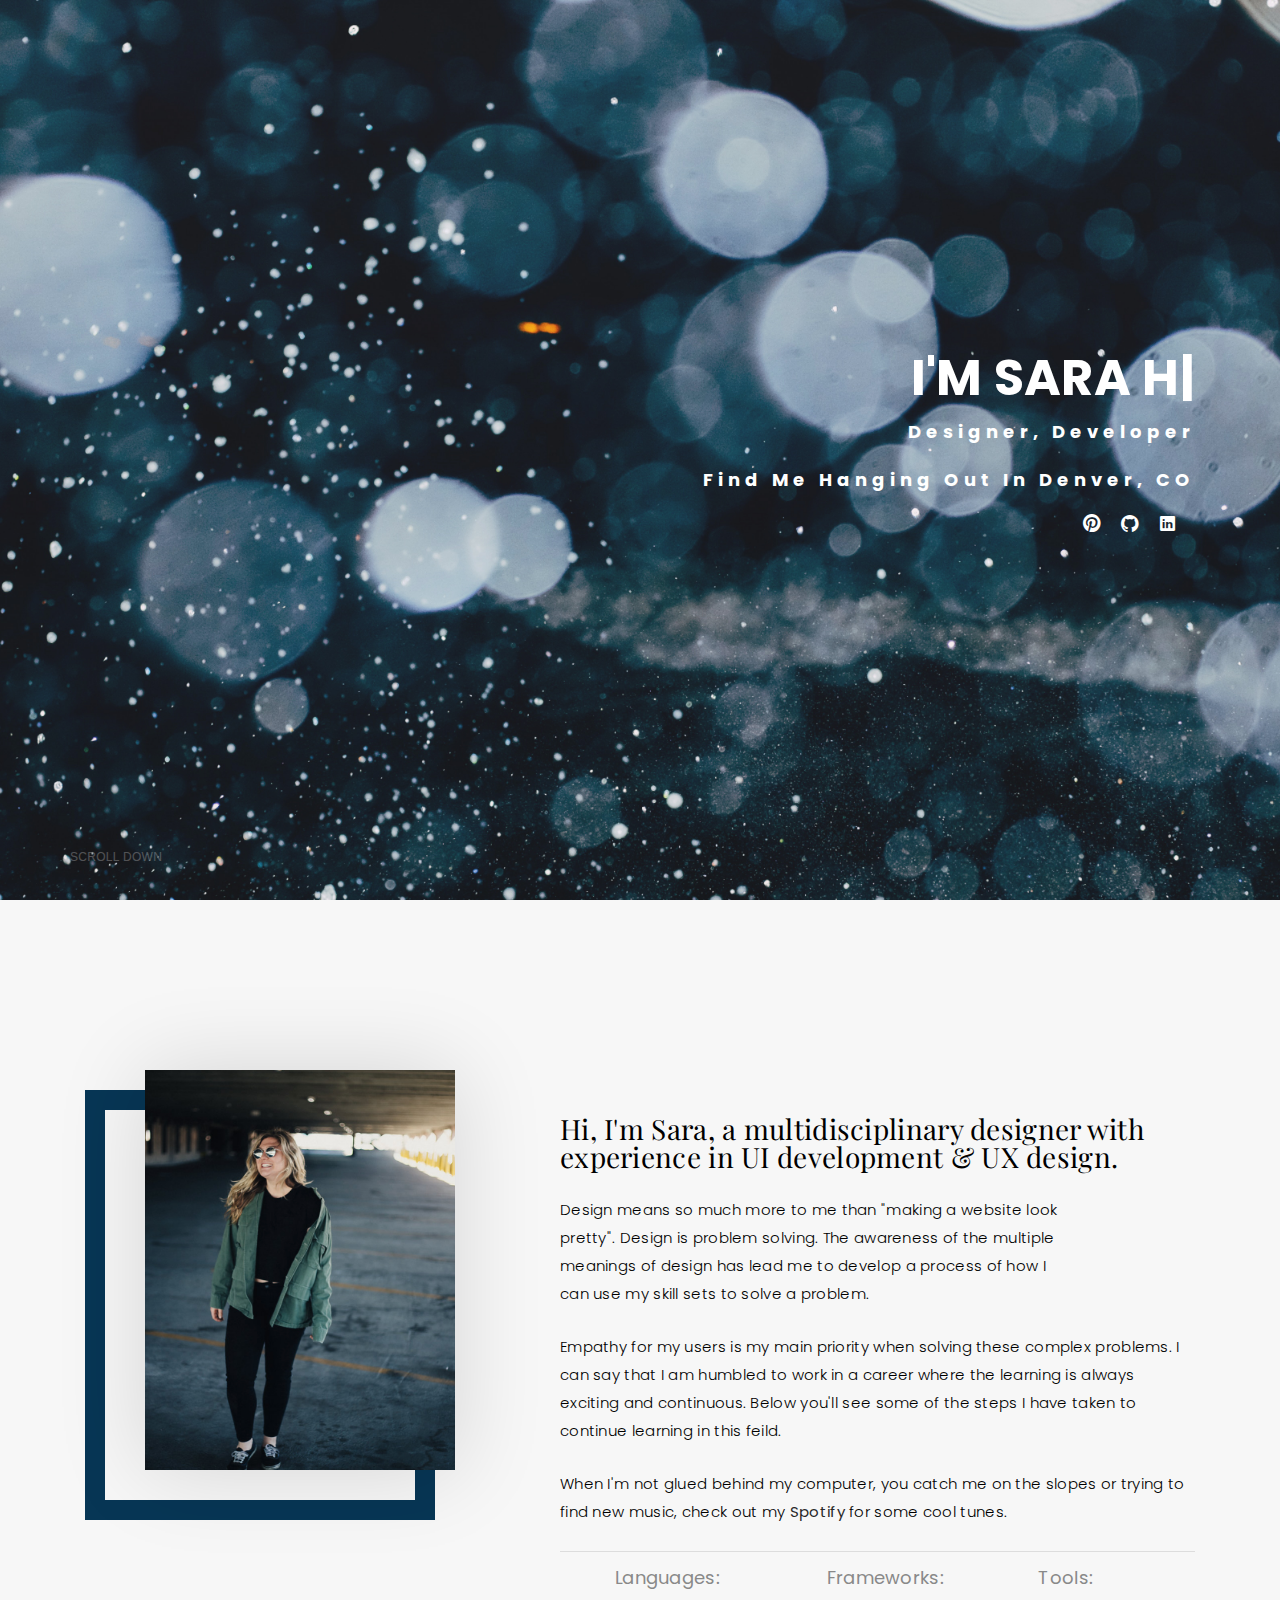
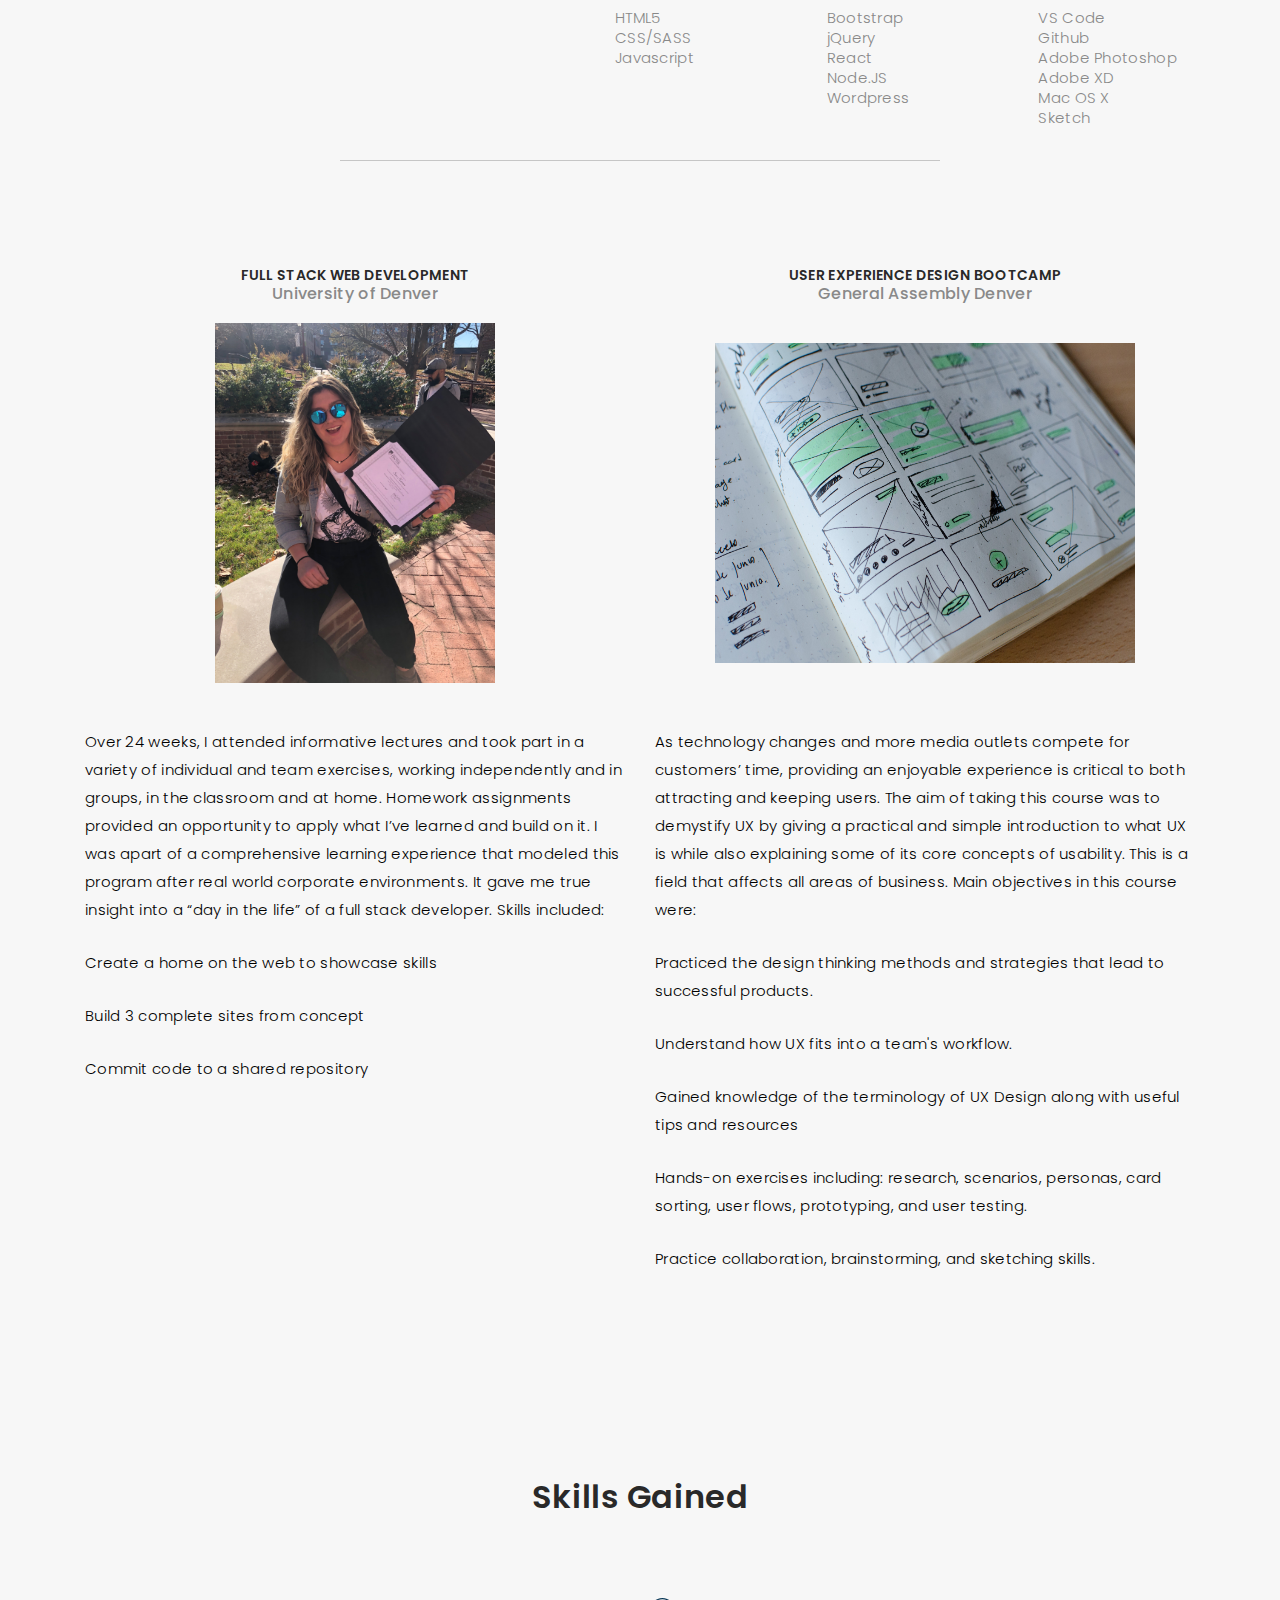
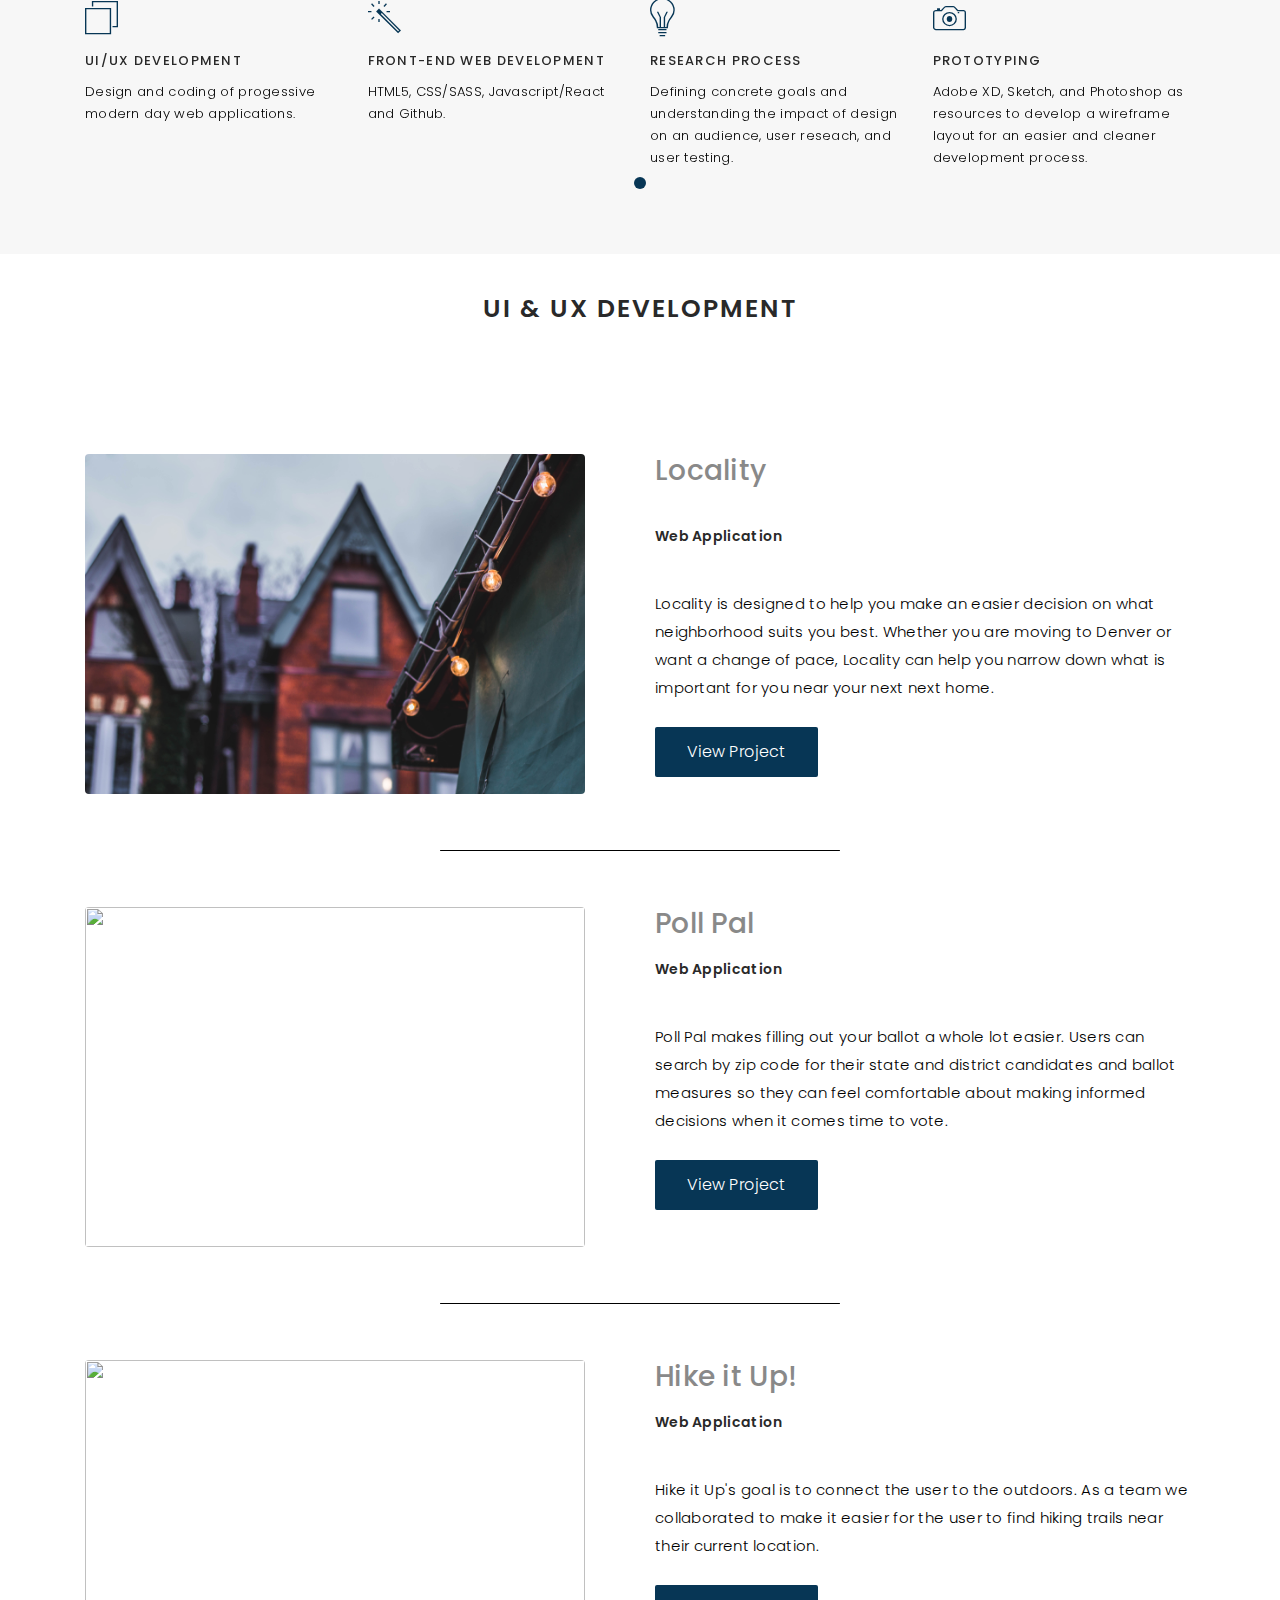
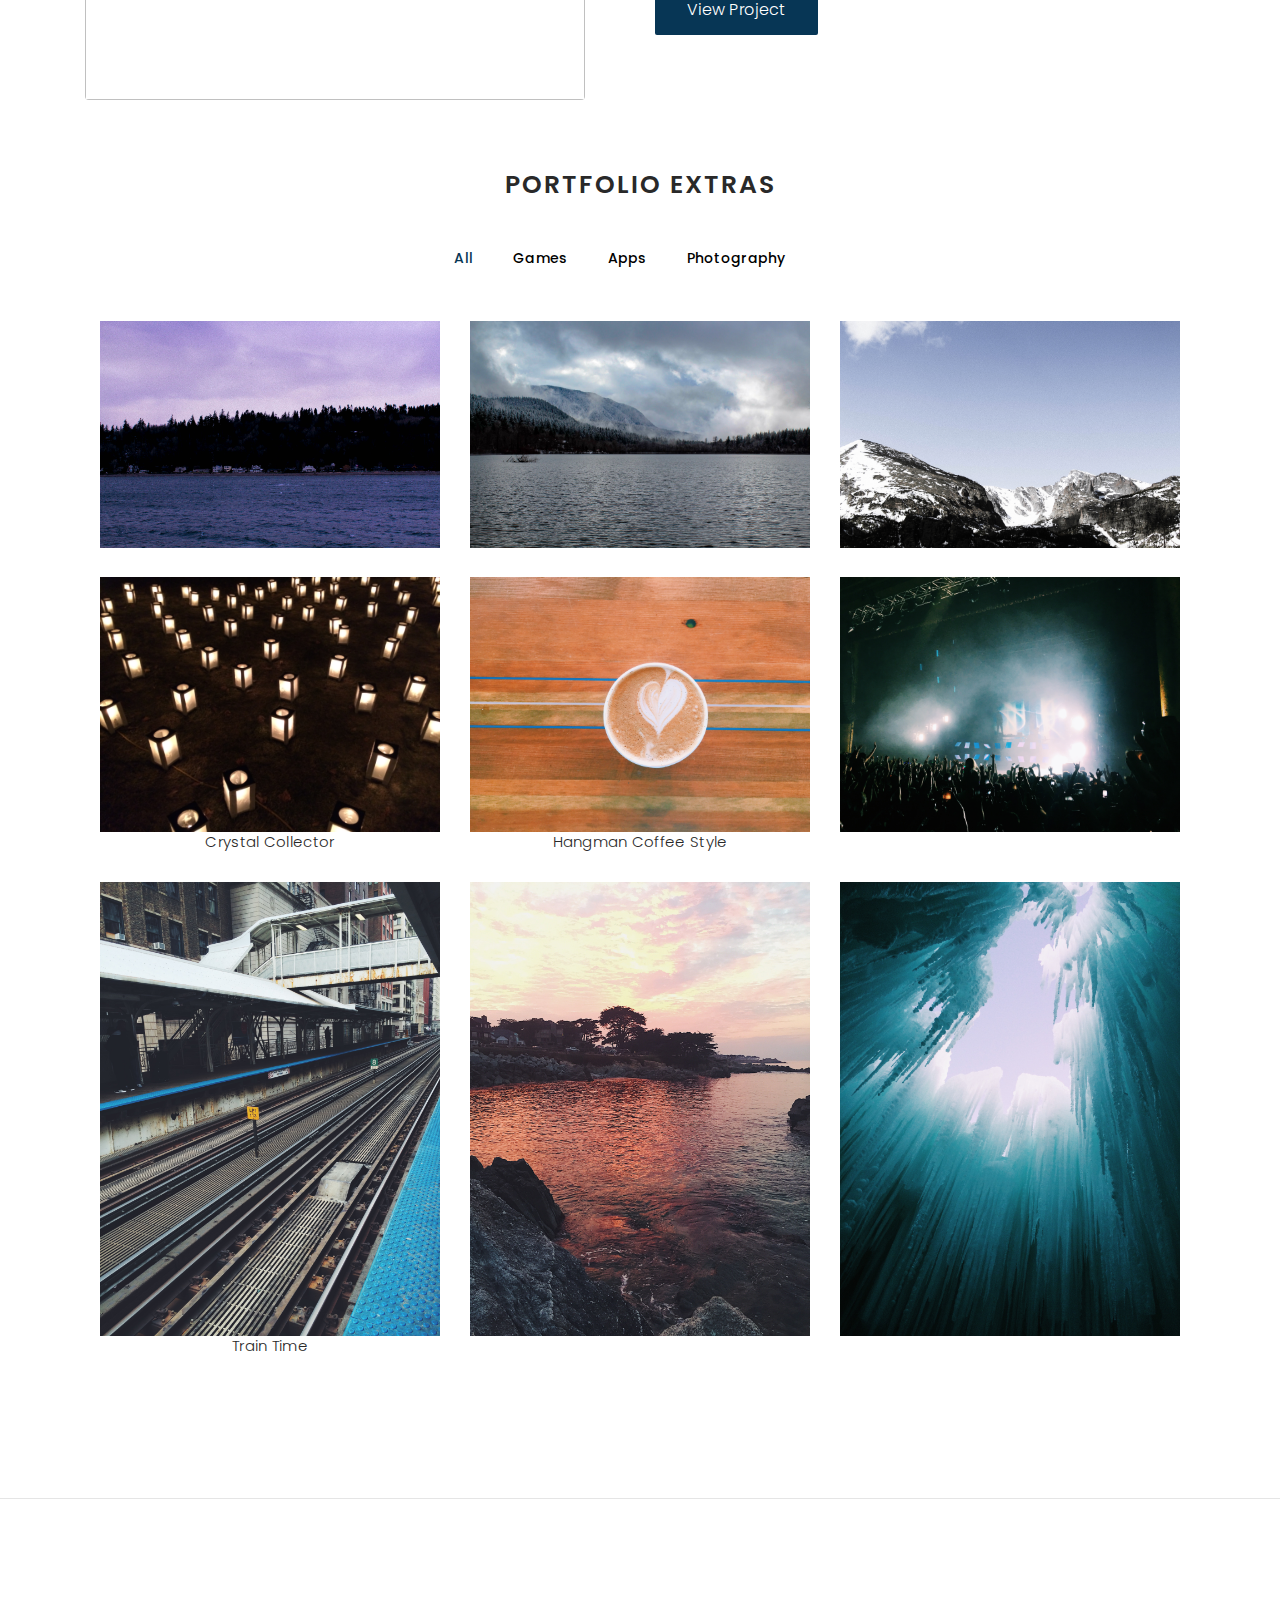
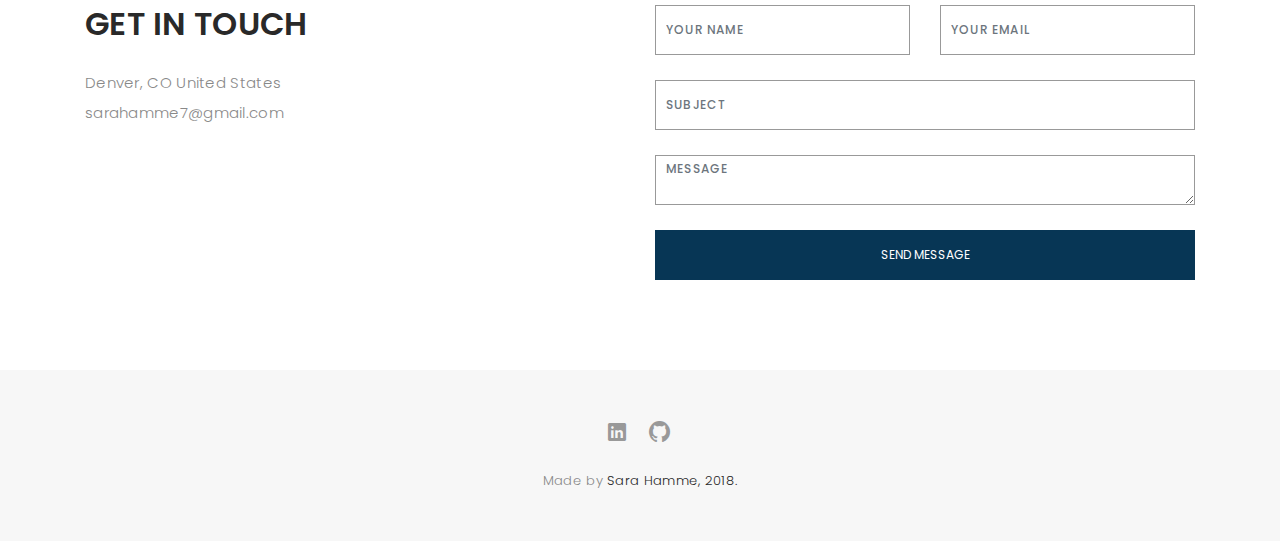
==== commit 928f9768: "poll pal design process" ====
--- a/index.html
+++ b/index.html
@@ -276,7 +276,7 @@
                 <br>
                   <p>Poll Pal makes filling out your ballot a whole lot easier. Users can search by zip code for their state and district 
                     candidates and ballot measures so they can feel comfortable about making informed decisions when it comes time to vote.</p>
-                 <a href="http://poll-pal.herokuapp.com/" id="dev-button" target="_blank">View Project</a>
+                 <a href="poll-pal.html" id="dev-button" target="_blank">View Project</a>
             </div>
     </div>
   </div>
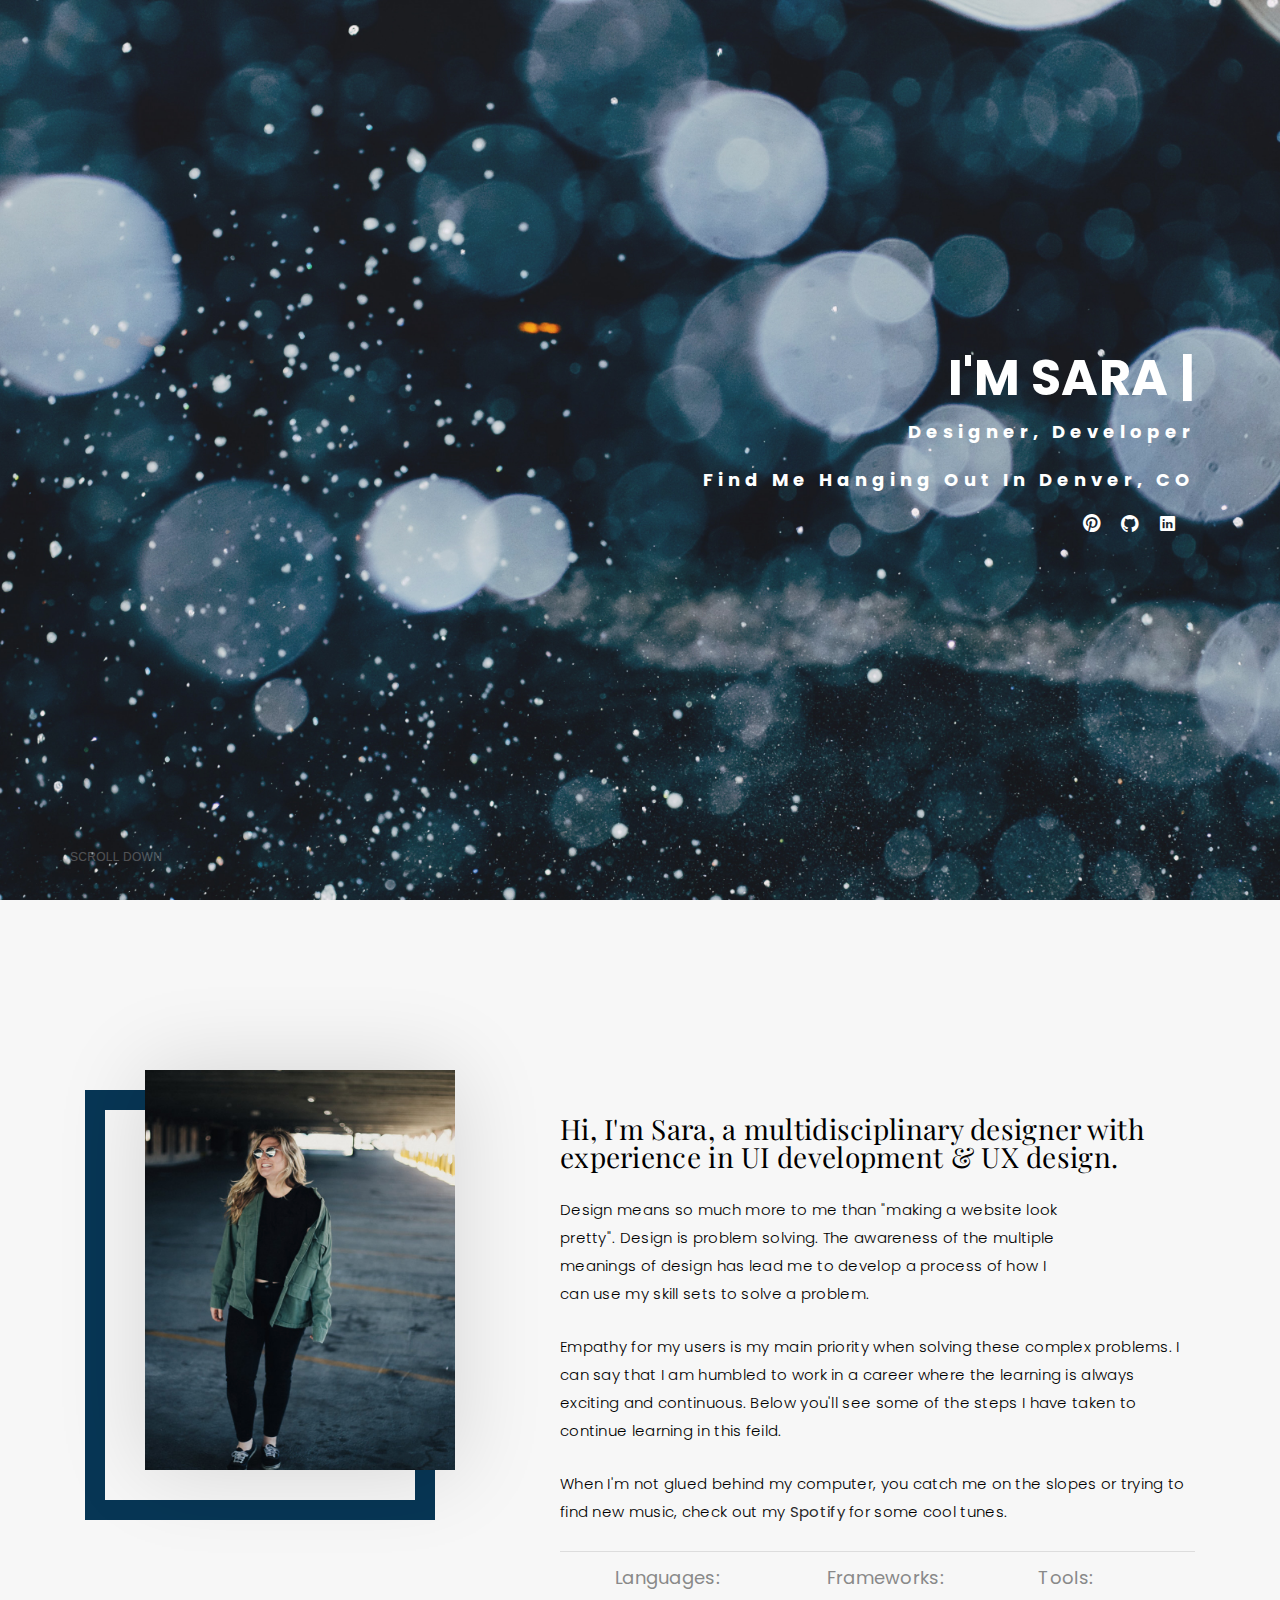
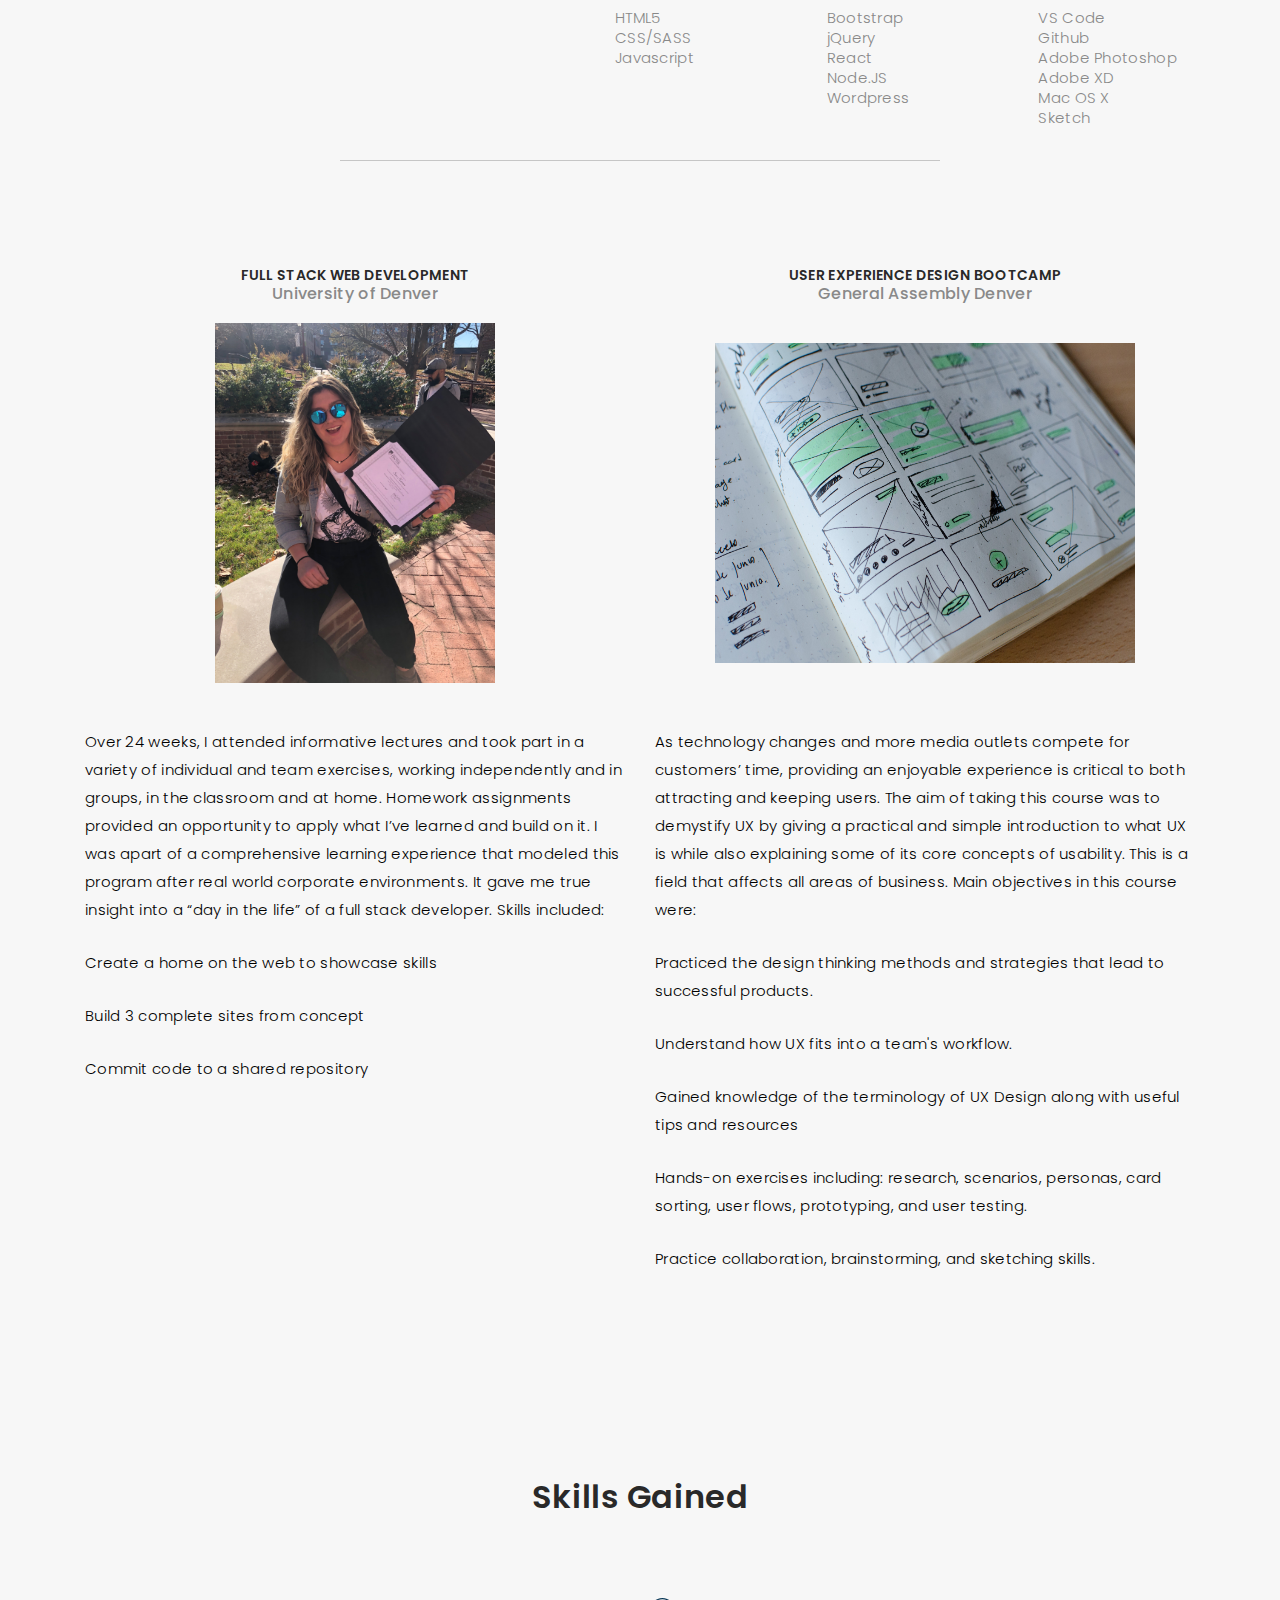
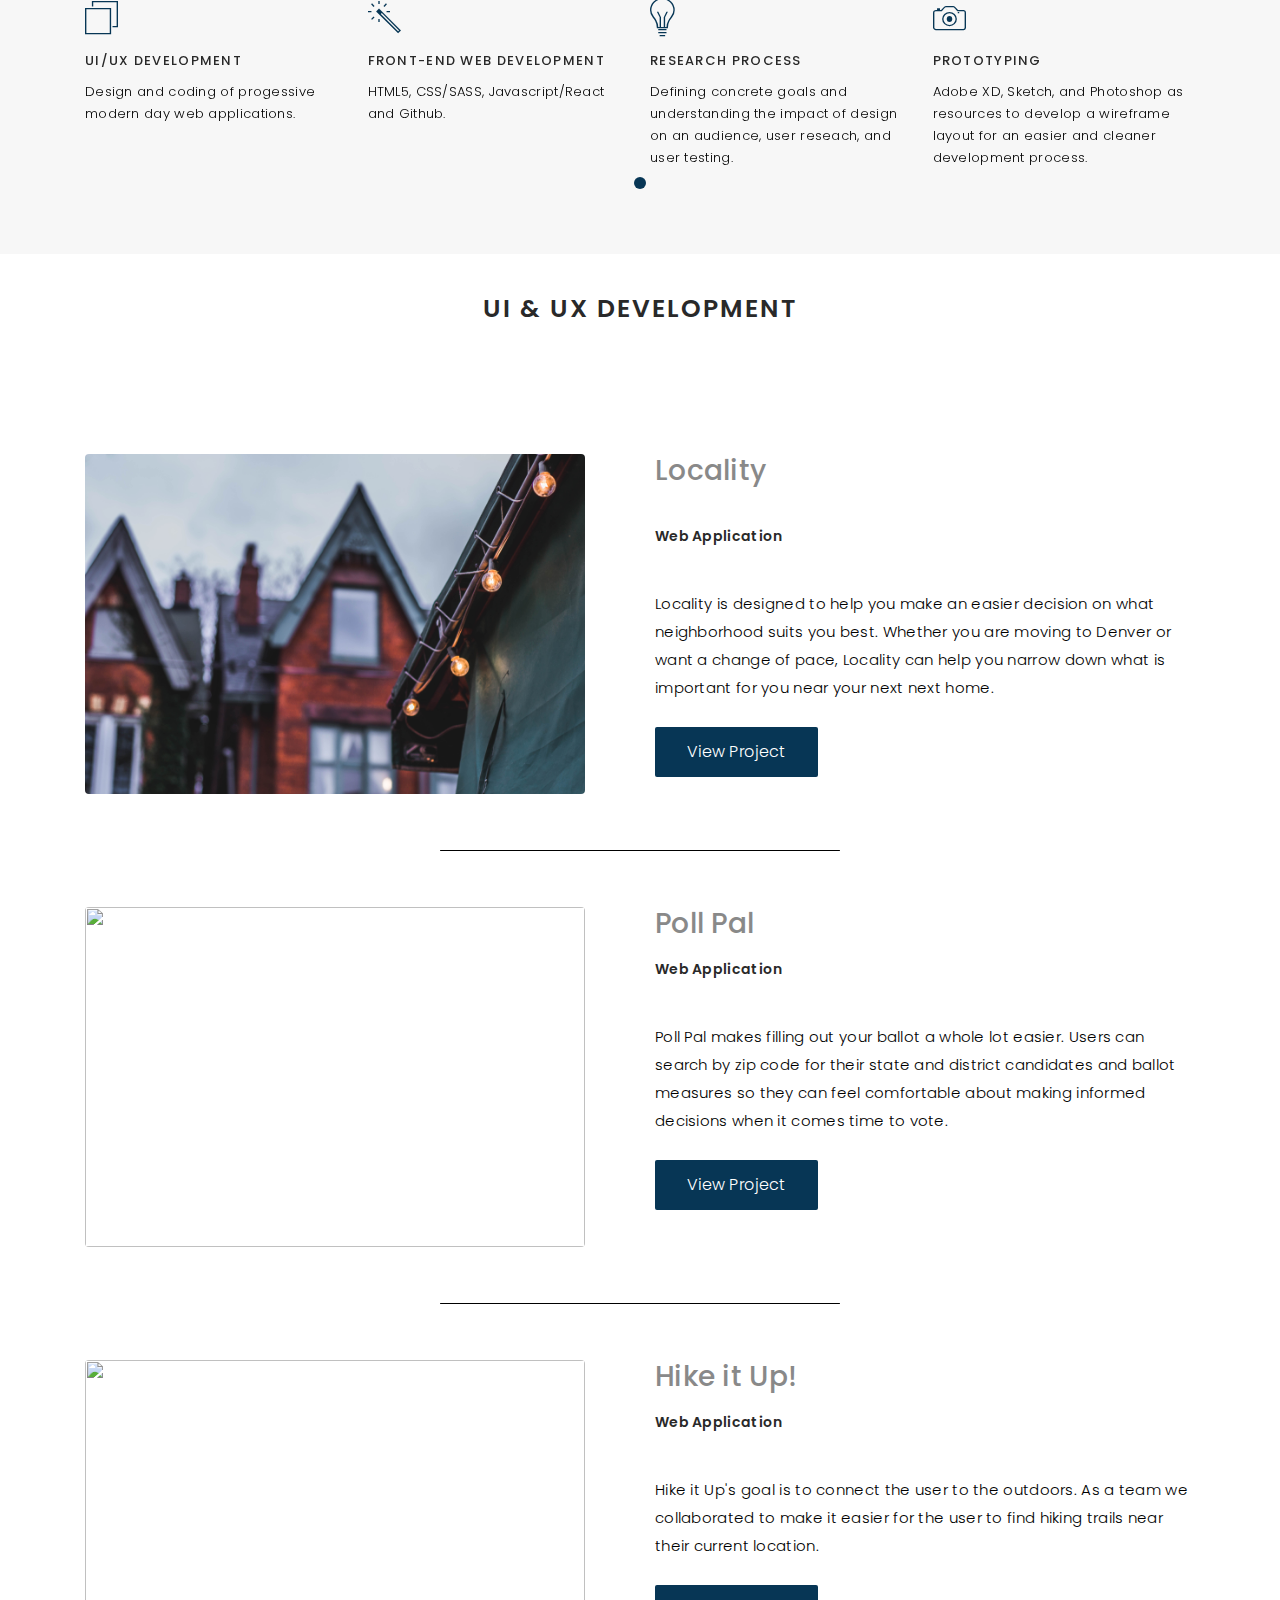
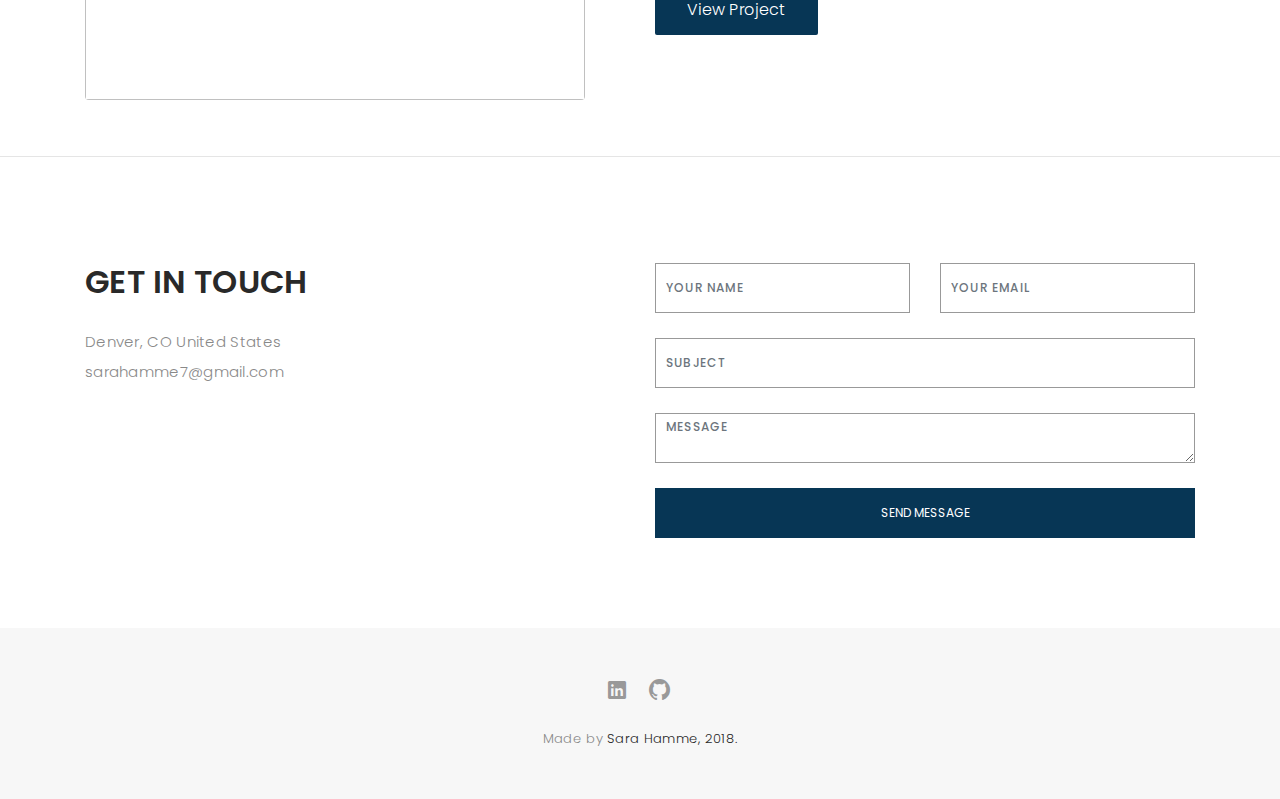
==== commit b058423b: "updates" ====
--- a/index.html
+++ b/index.html
@@ -51,7 +51,7 @@
         <ul class="nav-menu list-unstyled">
           <li><a href="#about" class="smoothScroll">About</a></li>
           <li><a href="#work" class="smoothScroll">UI & UX Development</a></li>
-          <li><a href="#portfolio" class="smoothScroll">Portfolio</a></li>
+          <!-- <li><a href="#portfolio" class="smoothScroll">Portfolio</a></li> -->
           <li><a  href="Resume-sara copy.jpg" target="_blank" >Resume</a></li>
           <li><a href="#contact" class="smoothScroll">Contact</a></li>
         </ul>
@@ -295,7 +295,7 @@
                   <h4>Web Application</h4>
                   <br>
                     <p>Hike it Up's goal is to connect the user to the outdoors. As a team we collaborated to make it easier for the user to find hiking trails near their current location. </p>
-                   <a href="https://sarahamme.github.io/hike-it-up/" id="dev-button">View Project</a>
+                   <a href="hikeitup.html" id="dev-button">View Project</a>
               </div>
           </div>
           </div>
@@ -306,7 +306,7 @@
 
 
 <!-- start section portfolio -->
-  <div id="portfolio" class="text-center paddsection">
+  <!-- <div id="portfolio" class="text-center paddsection">
 
     <div class="container">
       <div class="section-title text-center">
@@ -380,7 +380,7 @@
       </div>
     </div>
   </div>
-  </div>
+  </div> -->
 <!-- End section portfolio -->
 <hr>
 
--- a/css/style.css
+++ b/css/style.css
@@ -738,7 +738,7 @@
 /*-----------------------------------------------------------------------------------*/
 
 #hike-header {
-  background: url("../images/rmnp.JPG") repeat scroll center center / cover;
+  background: url("../images/hike-bg.jpg") repeat scroll center center / cover;
   height: 100vh;
   width: 100%;
 }
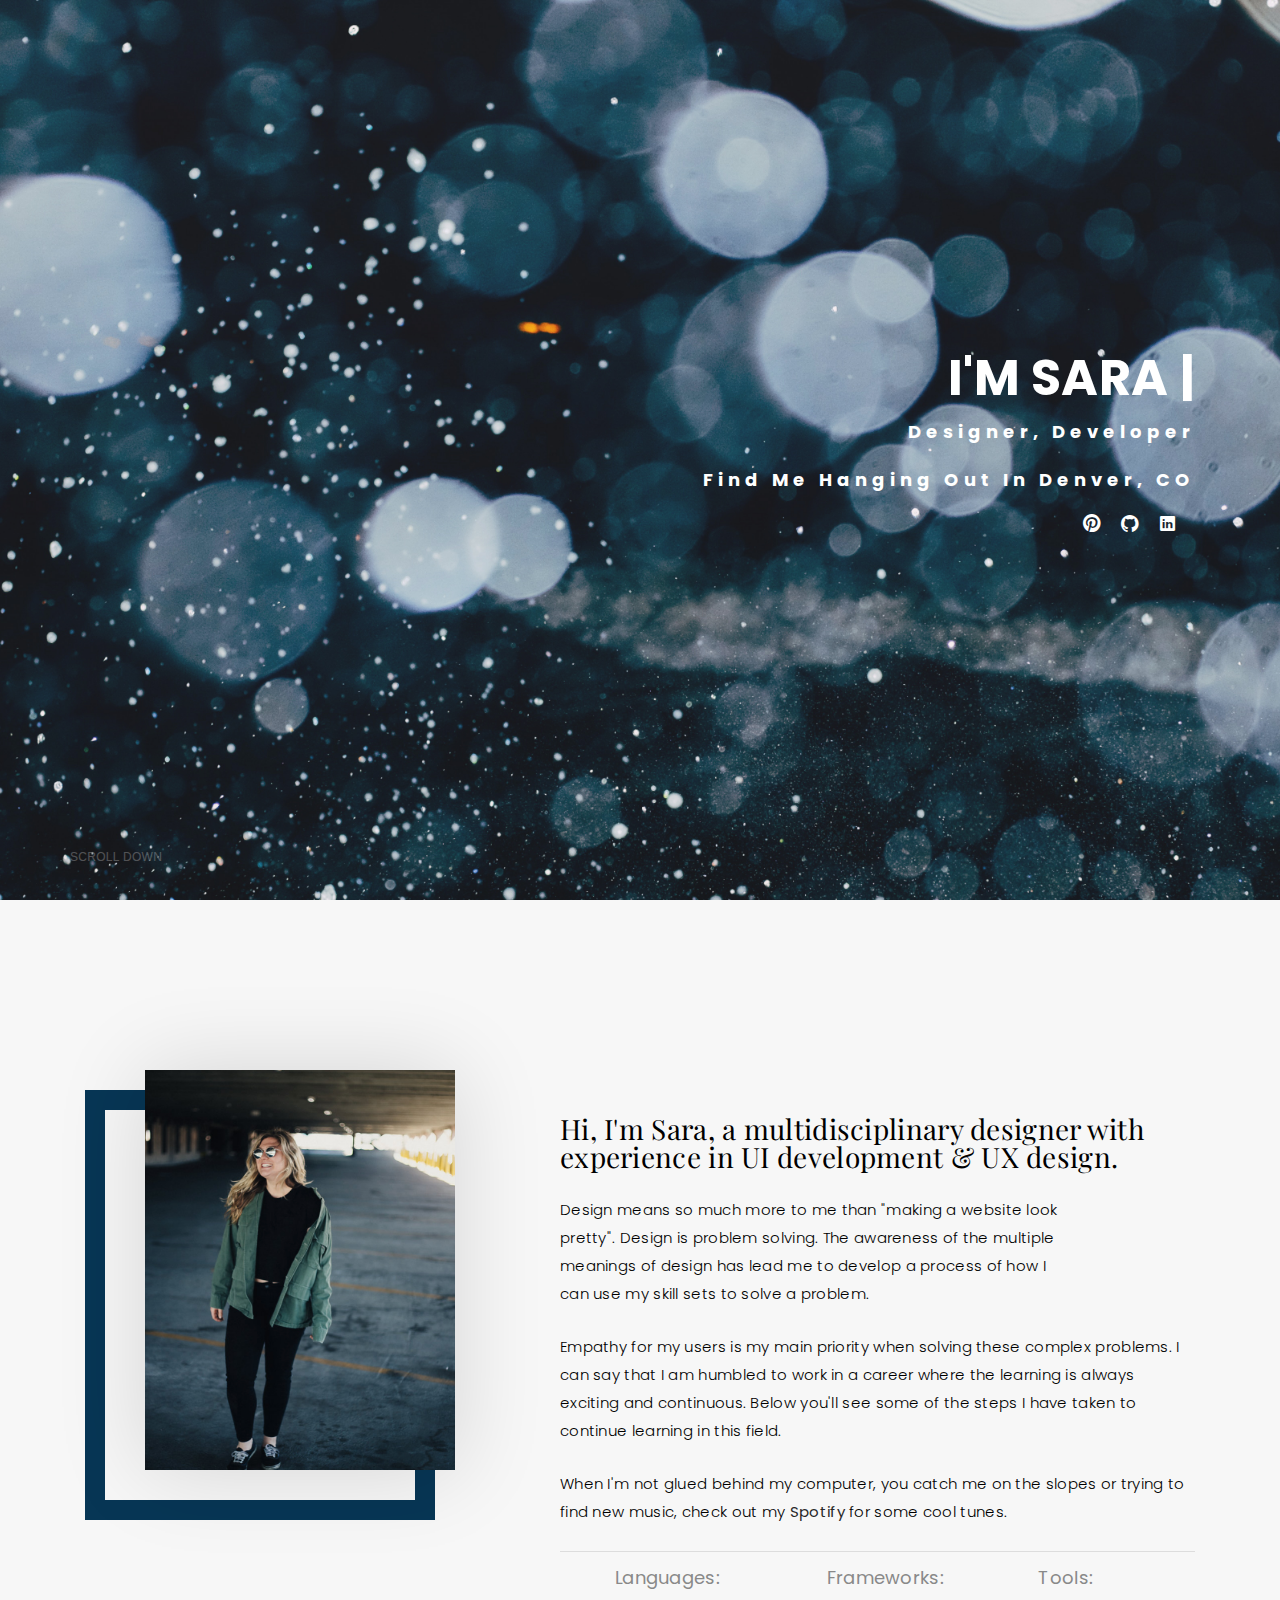
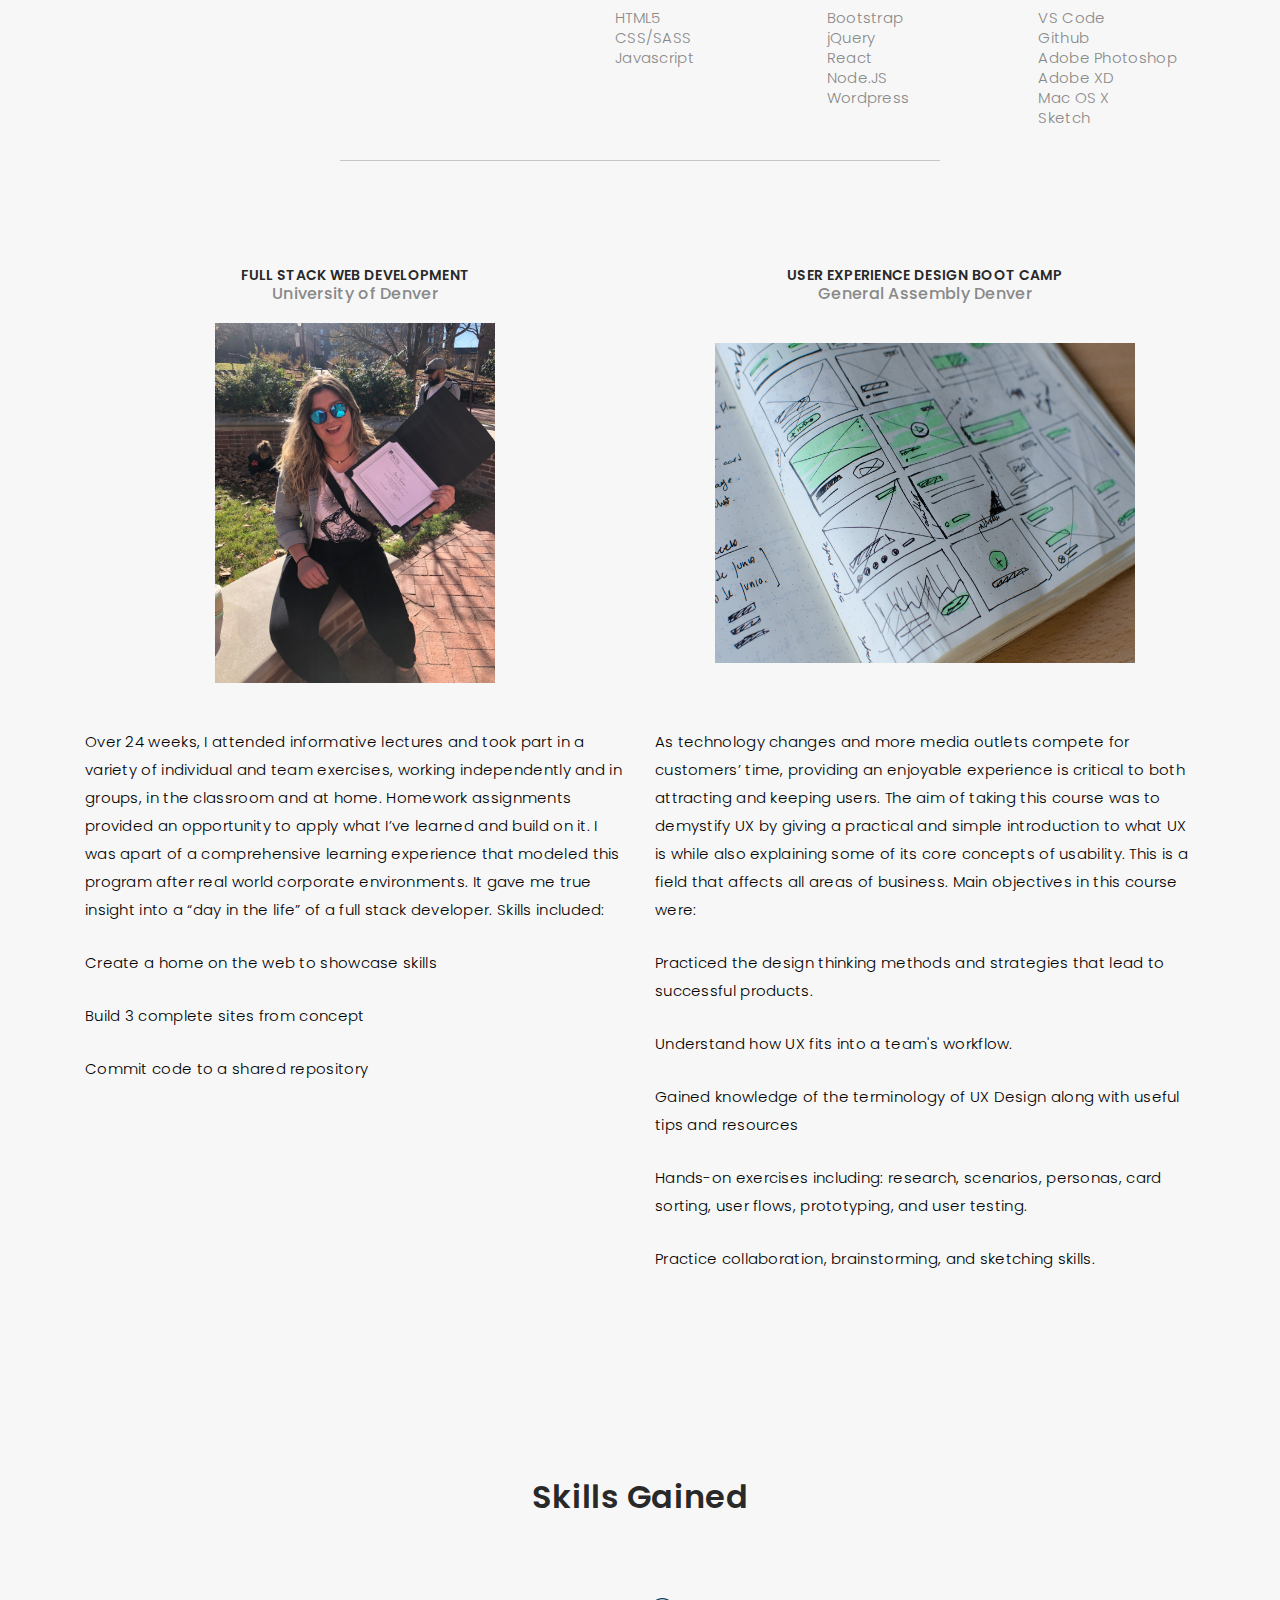
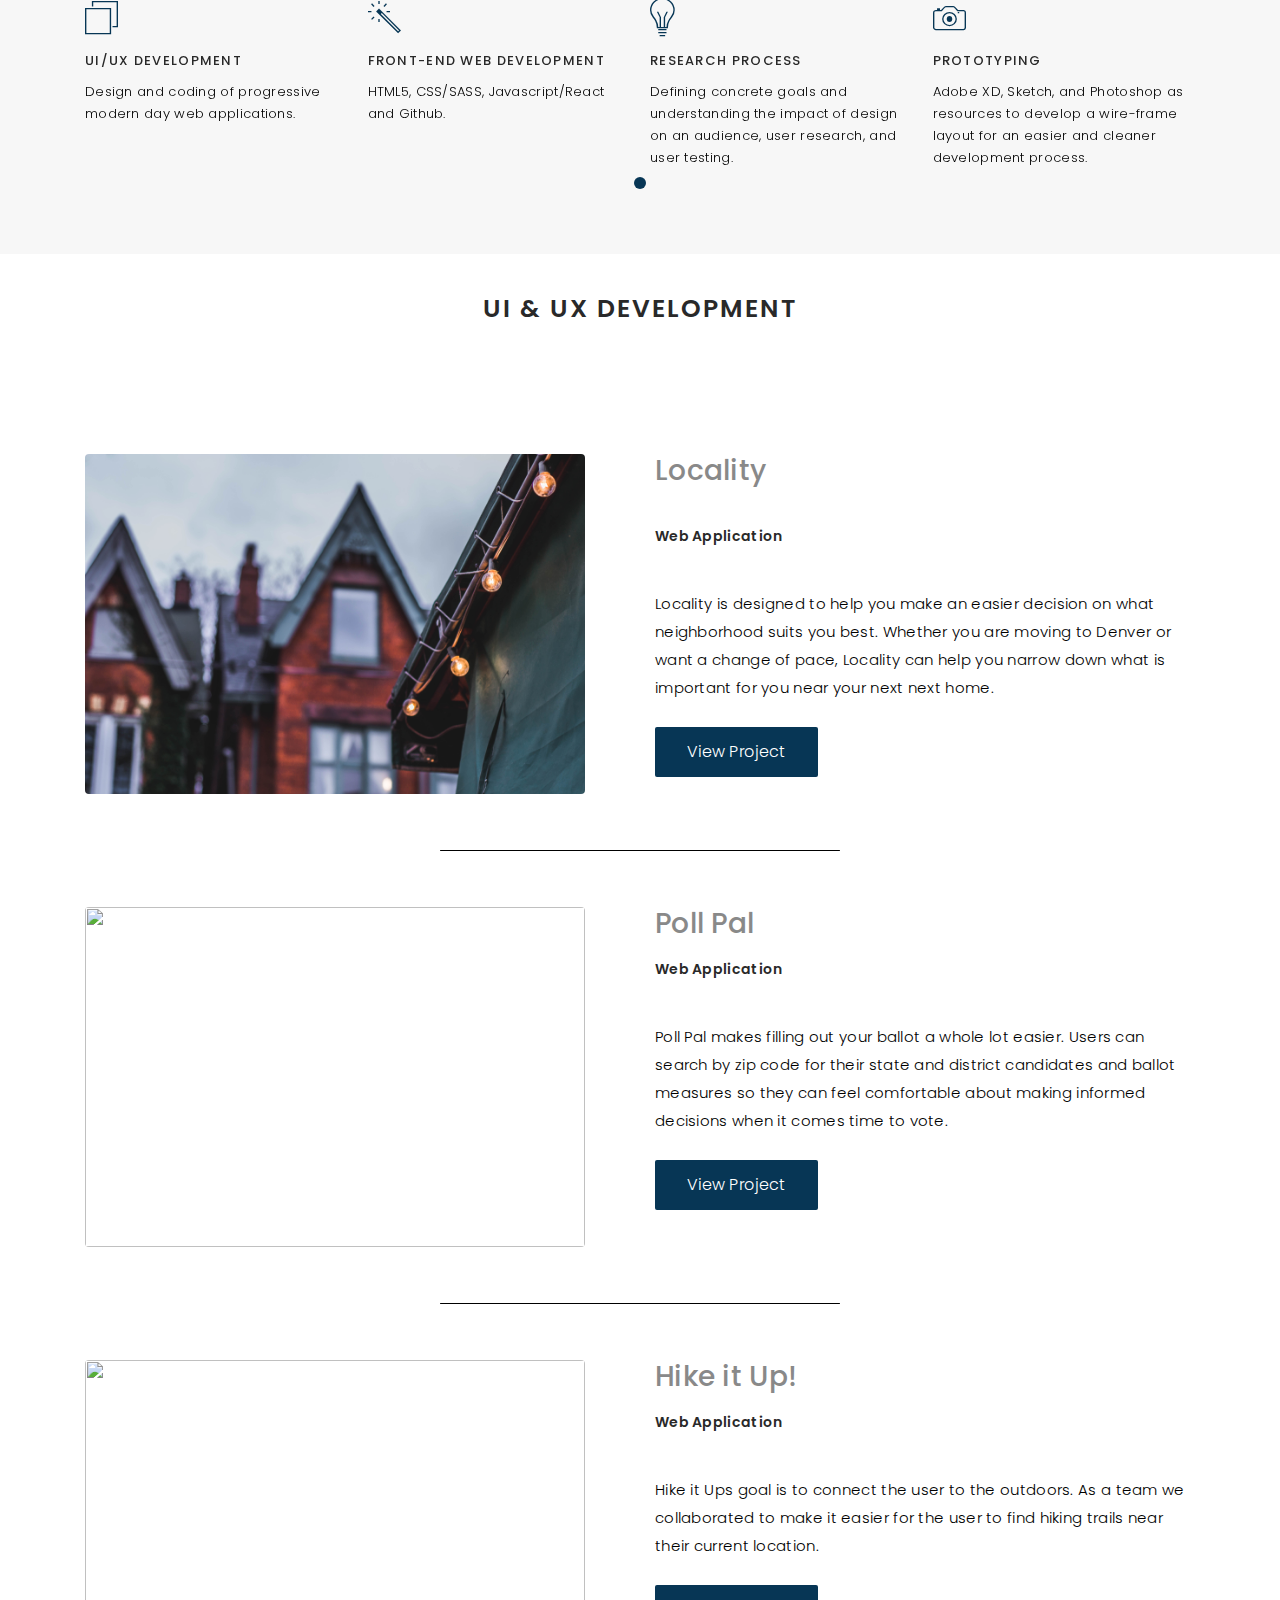
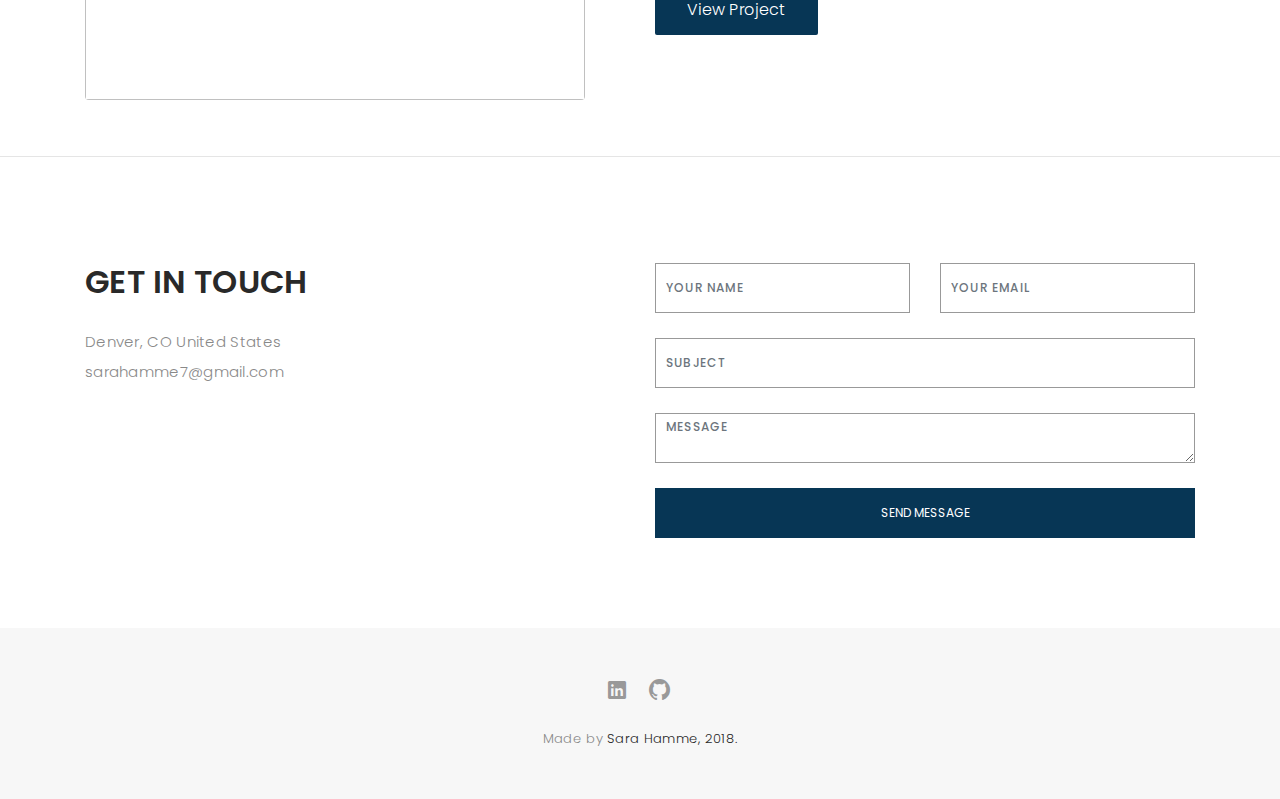
==== commit 1335babf: "typos fixed" ====
--- a/index.html
+++ b/index.html
@@ -111,7 +111,7 @@
             </p>
             <p>
                Empathy for my users is my main priority when solving these complex problems.  I can say that I am humbled to work in a career where the learning is always exciting and continuous.
-               Below you'll see some of the steps I have taken to continue learning in this feild. 
+               Below you'll see some of the steps I have taken to continue learning in this field. 
             </p>
               <p>When I'm not glued behind my computer, you catch me on the slopes or trying to find new music, check out my 
                 <b><a href="https://open.spotify.com/user/1221597020?si=BD50XqnlSPqcf3ni4AmImw" target="_blank">Spotify</a></b> 
@@ -175,7 +175,7 @@
               <p class="text-left">Commit code to a shared repository</p>
           </div>
           <div class="col-md-6 text-center">
-            <h4>USER EXPERIENCE DESIGN BOOTCAMP</h4>
+            <h4>USER EXPERIENCE DESIGN BOOT CAMP</h4>
             <h6>General Assembly Denver</h6>
             <img src="images/jose-alejandro-cuffia-799485-unsplash.jpg" id="ga" height="400" width="500">
             <p class="text-left">As technology changes and more media outlets compete for customers’ time, providing an enjoyable experience is critical to both attracting and keeping users. 
@@ -204,7 +204,7 @@
           <div class="services-block">
             <i class="ion-ios-browsers-outline"></i>
             <span>UI/UX DEVELOPMENT</span>
-            <p class="separator">Design and coding of progessive modern day web applications.</p>
+            <p class="separator">Design and coding of progressive modern day web applications.</p>
           </div>
 
          
@@ -216,12 +216,12 @@
           <div class="services-block">
               <i class="ion-ios-lightbulb-outline"></i>
             <span>RESEARCH PROCESS</span>
-              <p class="separator">Defining concrete goals and understanding the impact of design on an audience, user reseach, and user testing. </p>
+              <p class="separator">Defining concrete goals and understanding the impact of design on an audience, user research, and user testing. </p>
             </div>
           <div class="services-block">
             <i class="ion-ios-camera-outline"></i>
             <span>PROTOTYPING</span>
-            <p class="separator">Adobe XD, Sketch, and Photoshop as resources to develop a wireframe layout for an easier and cleaner development process.</p>
+            <p class="separator">Adobe XD, Sketch, and Photoshop as resources to develop a wire-frame layout for an easier and cleaner development process.</p>
           </div>
         </div>
     </div>
@@ -294,7 +294,7 @@
                 <br>
                   <h4>Web Application</h4>
                   <br>
-                    <p>Hike it Up's goal is to connect the user to the outdoors. As a team we collaborated to make it easier for the user to find hiking trails near their current location. </p>
+                    <p>Hike it Ups goal is to connect the user to the outdoors. As a team we collaborated to make it easier for the user to find hiking trails near their current location. </p>
                    <a href="hikeitup.html" id="dev-button">View Project</a>
               </div>
           </div>
@@ -306,7 +306,8 @@
 
 
 <!-- start section portfolio -->
-  <!-- <div id="portfolio" class="text-center paddsection">
+<!-- <section>
+  <div id="portfolio" class="text-center paddsection">
 
     <div class="container">
       <div class="section-title text-center">
@@ -380,7 +381,8 @@
       </div>
     </div>
   </div>
-  </div> -->
+  </div>
+</section> -->
 <!-- End section portfolio -->
 <hr>
 
